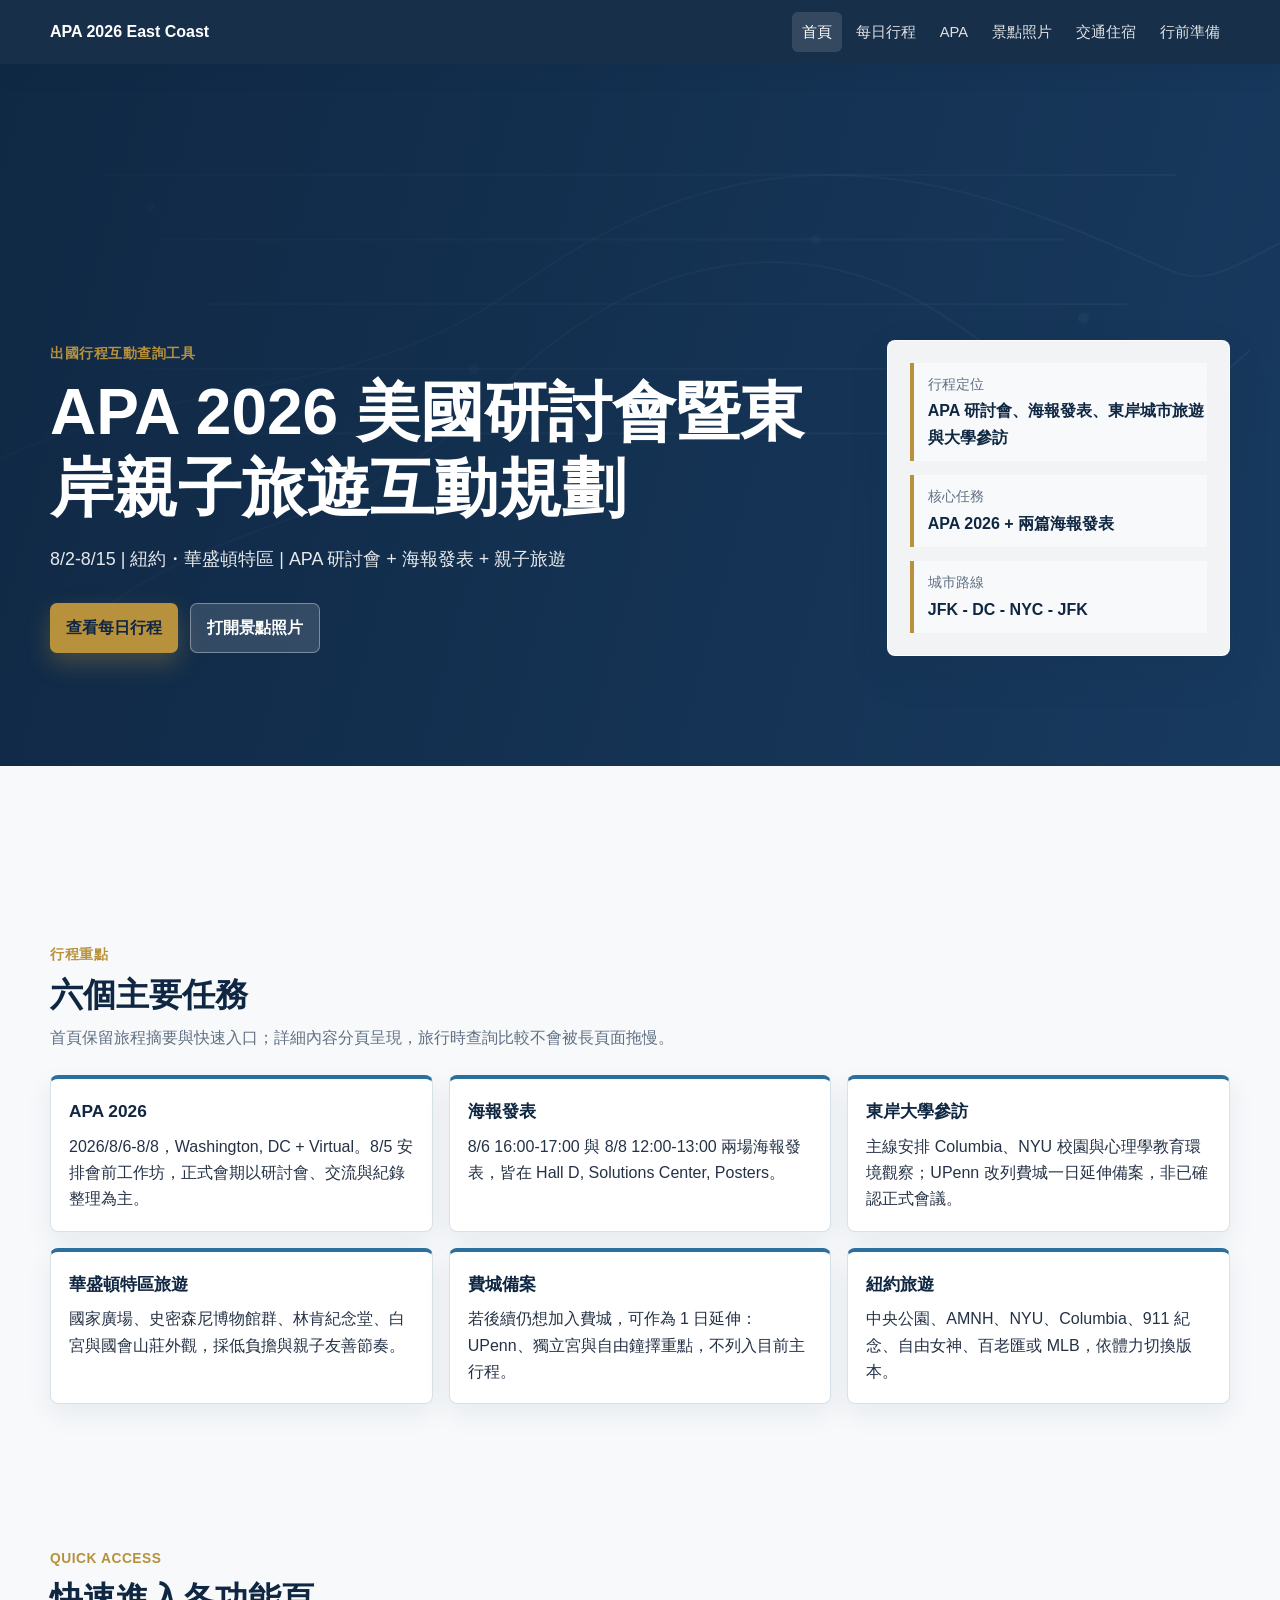
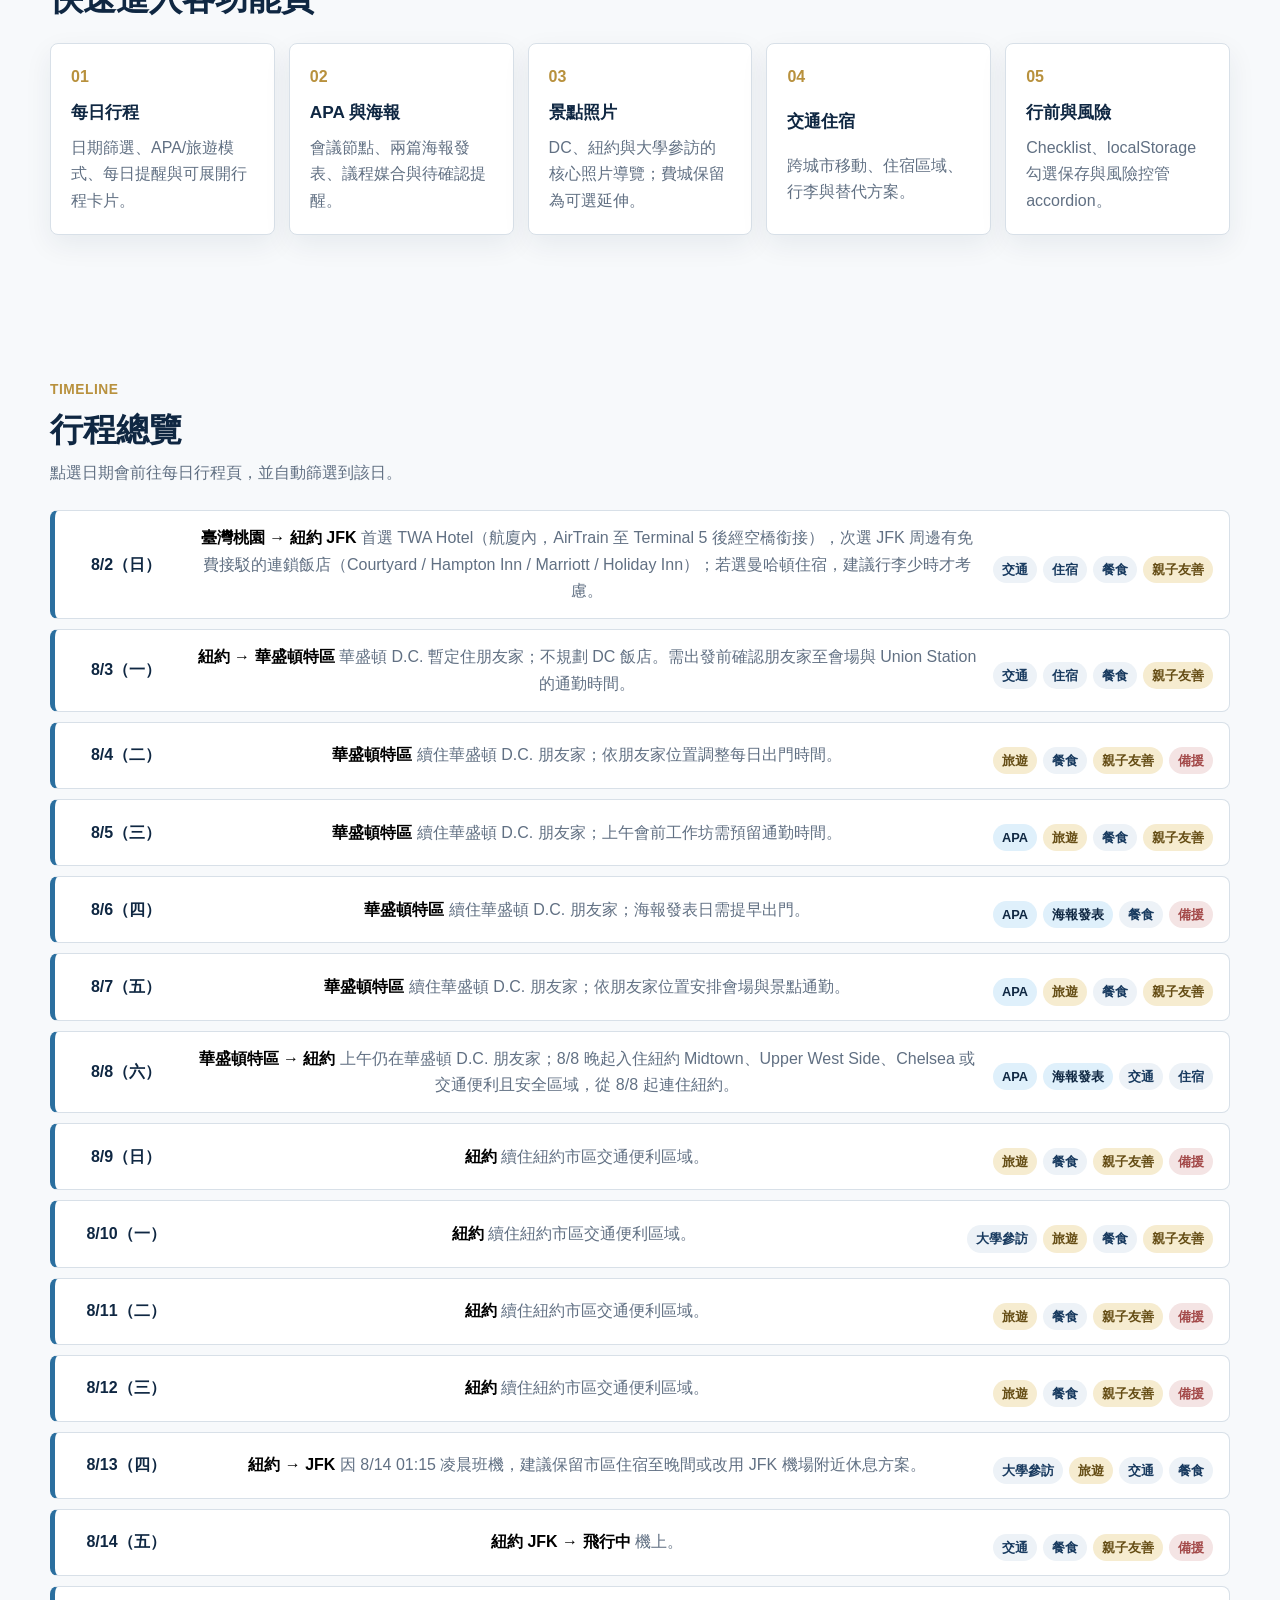
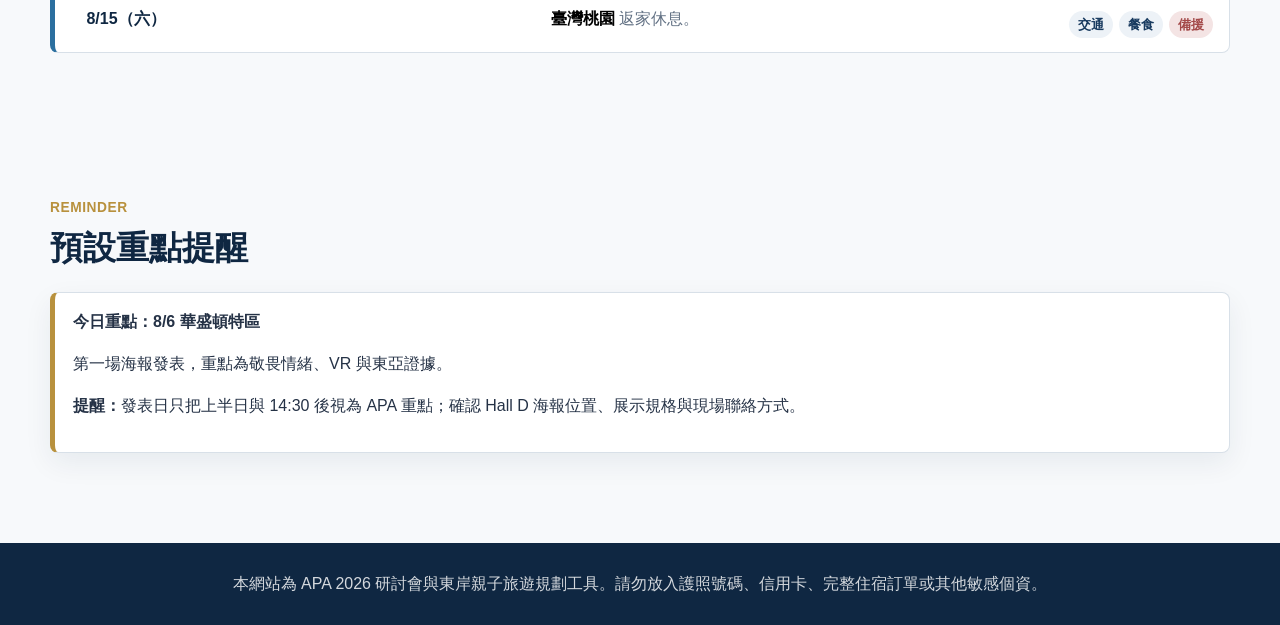
==== index.html @ 2a353c4f "Add files via upload" ====
<!doctype html>
<html lang="zh-Hant">
<head>
  <meta charset="utf-8">
  <meta name="viewport" content="width=device-width, initial-scale=1">
  <title>APA 2026 美國研討會暨東岸親子旅遊互動規劃</title>
  <meta name="description" content="APA 2026 美國心理學會研討會、海報發表與東岸親子旅遊互動行程工具。">
  <link rel="stylesheet" href="style.css">
</head>
<body>
  <header class="site-header">
    <nav class="nav" aria-label="主要導覽">
      <a class="brand" href="index.html#top">APA 2026 East Coast</a>
      <button class="nav-toggle" type="button" aria-expanded="false" aria-controls="navLinks">選單</button>
      <div class="nav-links" id="navLinks">
        <a href="index.html">首頁</a>
        <a href="itinerary.html">每日行程</a>
        <a href="apa.html">APA</a>
        <a href="attractions.html">景點照片</a>
        <a href="logistics.html">交通住宿</a>
        <a href="prep.html">行前準備</a>
      </div>
    </nav>
  </header>

  <main id="top">
    <section class="hero">
      <div class="hero-content">
        <p class="eyebrow">出國行程互動查詢工具</p>
        <h1>APA 2026 美國研討會暨東岸親子旅遊互動規劃</h1>
        <p class="hero-subtitle">8/2-8/15 | 紐約・華盛頓特區 | APA 研討會 + 海報發表 + 親子旅遊</p>
        <div class="hero-actions" aria-label="快速操作">
          <a class="button primary" href="itinerary.html">查看每日行程</a>
          <a class="button secondary" href="attractions.html#photo-guide">打開景點照片</a>
        </div>
      </div>
      <div class="hero-panel" aria-label="本次行程摘要">
        <div class="hero-meta">
          <span>行程定位</span>
          <strong>APA 研討會、海報發表、東岸城市旅遊與大學參訪</strong>
        </div>
        <div class="hero-meta">
          <span>核心任務</span>
          <strong>APA 2026 + 兩篇海報發表</strong>
        </div>
        <div class="hero-meta">
          <span>城市路線</span>
          <strong>JFK - DC - NYC - JFK</strong>
        </div>
      </div>
    </section>

    <section class="section summary-section" aria-labelledby="summaryTitle">
      <div class="section-heading">
        <p class="eyebrow">行程重點</p>
        <h2 id="summaryTitle">六個主要任務</h2>
        <p>首頁保留旅程摘要與快速入口；詳細內容分頁呈現，旅行時查詢比較不會被長頁面拖慢。</p>
      </div>
      <div class="summary-grid" id="summaryGrid"></div>
    </section>

    <section class="section" aria-labelledby="quickTitle">
      <div class="section-heading">
        <p class="eyebrow">Quick Access</p>
        <h2 id="quickTitle">快速進入各功能頁</h2>
      </div>
      <div class="quick-link-grid">
        <a class="quick-link-card" href="itinerary.html">
          <span>01</span>
          <strong>每日行程</strong>
          <p>日期篩選、APA/旅遊模式、每日提醒與可展開行程卡片。</p>
        </a>
        <a class="quick-link-card" href="apa.html">
          <span>02</span>
          <strong>APA 與海報</strong>
          <p>會議節點、兩篇海報發表、議程媒合與待確認提醒。</p>
        </a>
        <a class="quick-link-card" href="attractions.html">
          <span>03</span>
          <strong>景點照片</strong>
          <p>DC、紐約與大學參訪的核心照片導覽；費城保留為可選延伸。</p>
        </a>
        <a class="quick-link-card" href="logistics.html">
          <span>04</span>
          <strong>交通住宿</strong>
          <p>跨城市移動、住宿區域、行李與替代方案。</p>
        </a>
        <a class="quick-link-card" href="prep.html">
          <span>05</span>
          <strong>行前與風險</strong>
          <p>Checklist、localStorage 勾選保存與風險控管 accordion。</p>
        </a>
      </div>
    </section>

    <section class="section" id="overview" aria-labelledby="overviewTitle">
      <div class="section-heading">
        <p class="eyebrow">Timeline</p>
        <h2 id="overviewTitle">行程總覽</h2>
        <p>點選日期會前往每日行程頁，並自動篩選到該日。</p>
      </div>
      <div class="timeline" id="timeline"></div>
    </section>

    <section class="section" aria-labelledby="todayTitle">
      <div class="section-heading">
        <p class="eyebrow">Reminder</p>
        <h2 id="todayTitle">預設重點提醒</h2>
      </div>
      <div class="reminder-card" id="todayReminder" aria-live="polite"></div>
    </section>
  </main>

  <button class="back-to-top" id="backToTop" type="button" aria-label="返回頂部">Top</button>

  <footer class="footer">
    <p>本網站為 APA 2026 研討會與東岸親子旅遊規劃工具。請勿放入護照號碼、信用卡、完整住宿訂單或其他敏感個資。</p>
  </footer>

  <script src="script.js"></script>
</body>
</html>
---- style.css ----
:root {
  --navy: #0f2742;
  --navy-2: #183a5f;
  --blue: #2b6f9f;
  --sky: #dff0fb;
  --gold: #b8913d;
  --gold-soft: #f6ecd0;
  --gray-50: #f7f9fb;
  --gray-100: #edf2f7;
  --gray-200: #d8e0e8;
  --gray-500: #617083;
  --gray-700: #344256;
  --gray-800: #253246;
  --white: #ffffff;
  --danger: #a34949;
  --success: #3f7b55;
  --shadow: 0 16px 40px rgba(15, 39, 66, 0.12);
  --radius: 8px;
}

* {
  box-sizing: border-box;
}

html {
  scroll-behavior: smooth;
}

body {
  margin: 0;
  color: var(--gray-800);
  background: var(--gray-50);
  font-family: "Microsoft JhengHei", "PingFang TC", "Noto Sans TC", Arial, sans-serif;
  line-height: 1.65;
}

a {
  color: inherit;
  text-decoration: none;
}

button,
select,
input {
  font: inherit;
}

.site-header {
  position: sticky;
  top: 0;
  z-index: 20;
  background: rgba(15, 39, 66, 0.96);
  color: var(--white);
  box-shadow: 0 6px 22px rgba(15, 39, 66, 0.2);
}

.nav {
  width: min(1180px, calc(100% - 32px));
  min-height: 64px;
  margin: 0 auto;
  display: flex;
  align-items: center;
  justify-content: space-between;
  gap: 20px;
}

.brand {
  font-weight: 800;
  letter-spacing: 0;
  white-space: nowrap;
}

.nav-links {
  display: flex;
  align-items: center;
  gap: 4px;
  flex-wrap: wrap;
  justify-content: flex-end;
}

.nav-links a {
  padding: 8px 10px;
  border-radius: 6px;
  color: rgba(255, 255, 255, 0.86);
  font-size: 0.92rem;
}

.nav-links a:hover,
.nav-links a:focus,
.nav-links a.active {
  background: rgba(255, 255, 255, 0.12);
  color: var(--white);
}

.nav-toggle {
  display: none;
  border: 1px solid rgba(255, 255, 255, 0.35);
  background: transparent;
  color: var(--white);
  border-radius: 6px;
  padding: 7px 12px;
}

.hero {
  min-height: calc(100vh - 64px);
  display: grid;
  grid-template-columns: minmax(0, 1.4fr) minmax(300px, 0.6fr);
  align-items: center;
  gap: 36px;
  width: min(1180px, calc(100% - 32px));
  margin: 0 auto;
  padding: 72px 0 40px;
}

.hero::before {
  content: "";
  position: absolute;
  inset: 64px 0 auto 0;
  height: min(78vh, 760px);
  z-index: -1;
  background:
    linear-gradient(105deg, rgba(15, 39, 66, 0.94), rgba(24, 58, 95, 0.78)),
    url("data:image/svg+xml,%3Csvg xmlns='http://www.w3.org/2000/svg' width='1400' height='760' viewBox='0 0 1400 760'%3E%3Crect width='1400' height='760' fill='%23183a5f'/%3E%3Cg fill='none' stroke='%23dff0fb' stroke-opacity='.22' stroke-width='2'%3E%3Cpath d='M80 620 C260 470 380 520 540 360 S880 170 1040 280 1230 430 1360 310'/%3E%3Cpath d='M0 430 C220 330 390 370 570 240 S920 90 1120 160 1270 260 1400 190'/%3E%3Cpath d='M120 120 H1280 M180 190 H1160 M230 260 H1230 M160 330 H1080 M260 400 H1320'/%3E%3C/g%3E%3Cg fill='%23f6ecd0' fill-opacity='.18'%3E%3Ccircle cx='170' cy='155' r='5'/%3E%3Ccircle cx='520' cy='330' r='6'/%3E%3Ccircle cx='890' cy='190' r='5'/%3E%3Ccircle cx='1180' cy='275' r='6'/%3E%3C/g%3E%3C/svg%3E");
  background-size: cover;
  background-position: center;
}

.hero-content {
  color: var(--white);
}

.eyebrow {
  margin: 0 0 8px;
  color: var(--gold);
  font-weight: 800;
  letter-spacing: 0.04em;
  text-transform: uppercase;
  font-size: 0.86rem;
}

h1,
h2,
h3 {
  margin: 0;
  line-height: 1.2;
  letter-spacing: 0;
}

h1 {
  max-width: 820px;
  font-size: clamp(2.15rem, 5vw, 4.35rem);
}

h2 {
  color: var(--navy);
  font-size: clamp(1.55rem, 2.6vw, 2.3rem);
}

h3 {
  color: var(--navy);
  font-size: 1.1rem;
}

.hero-subtitle {
  max-width: 780px;
  margin: 18px 0 0;
  color: rgba(255, 255, 255, 0.9);
  font-size: 1.12rem;
}

.page-intro {
  padding-top: 76px;
  padding-bottom: 24px;
}

.page-intro h1 {
  color: var(--navy);
  font-size: clamp(2rem, 4vw, 3.5rem);
}

.page-intro .section-heading {
  max-width: 860px;
}

.quick-link-grid {
  display: grid;
  grid-template-columns: repeat(5, minmax(0, 1fr));
  gap: 14px;
}

.quick-link-card {
  display: grid;
  gap: 8px;
  min-height: 190px;
  border: 1px solid var(--gray-200);
  border-radius: var(--radius);
  background: var(--white);
  padding: 20px;
  box-shadow: 0 10px 28px rgba(15, 39, 66, 0.07);
}

.quick-link-card:hover,
.quick-link-card:focus {
  border-color: rgba(184, 145, 61, 0.7);
  box-shadow: var(--shadow);
}

.quick-link-card span {
  color: var(--gold);
  font-weight: 900;
}

.quick-link-card strong {
  color: var(--navy);
  font-size: 1.08rem;
}

.quick-link-card p {
  margin: 0;
  color: var(--gray-500);
}

.hero-actions {
  display: flex;
  gap: 12px;
  margin-top: 28px;
  flex-wrap: wrap;
}

.button {
  border: 0;
  border-radius: 7px;
  padding: 11px 16px;
  cursor: pointer;
  display: inline-flex;
  align-items: center;
  justify-content: center;
  min-height: 44px;
  font-weight: 800;
  transition: transform 0.18s ease, box-shadow 0.18s ease, background 0.18s ease;
}

.button:hover,
.button:focus,
.mode-button:hover,
.filter-chip:hover {
  transform: translateY(-1px);
}

.button.primary {
  background: var(--gold);
  color: var(--navy);
  box-shadow: 0 10px 24px rgba(184, 145, 61, 0.32);
}

.button.secondary {
  background: rgba(255, 255, 255, 0.14);
  color: var(--white);
  border: 1px solid rgba(255, 255, 255, 0.36);
}

.button.secondary.small {
  background: var(--white);
  color: var(--navy);
  border-color: var(--gray-200);
  min-height: 40px;
  padding: 8px 12px;
}

.hero-panel {
  background: rgba(255, 255, 255, 0.94);
  border: 1px solid rgba(255, 255, 255, 0.8);
  border-radius: var(--radius);
  box-shadow: var(--shadow);
  padding: 22px;
  display: grid;
  gap: 14px;
}

.hero-meta {
  border-left: 4px solid var(--gold);
  padding: 10px 0 10px 14px;
  background: var(--gray-50);
}

.hero-meta span {
  display: block;
  color: var(--gray-500);
  font-size: 0.9rem;
}

.hero-meta strong {
  display: block;
  color: var(--navy);
  margin-top: 2px;
}

.section {
  width: min(1180px, calc(100% - 32px));
  margin: 0 auto;
  padding: 72px 0;
}

.summary-section {
  padding-top: 44px;
}

.section-heading {
  margin-bottom: 24px;
}

.section-heading p:not(.eyebrow) {
  max-width: 780px;
  margin: 10px 0 0;
  color: var(--gray-500);
}

.summary-grid,
.info-grid,
.day-grid {
  display: grid;
  grid-template-columns: repeat(3, minmax(0, 1fr));
  gap: 16px;
}

.summary-card,
.info-card,
.day-card,
.logistics-card,
.apa-card,
.reminder-card,
.checklist-toolbar {
  background: var(--white);
  border: 1px solid var(--gray-200);
  border-radius: var(--radius);
  box-shadow: 0 10px 28px rgba(15, 39, 66, 0.07);
}

.summary-card,
.info-card,
.logistics-card,
.apa-card {
  padding: 18px;
}

.summary-card {
  border-top: 4px solid var(--blue);
}

.summary-card strong {
  display: block;
  color: var(--navy);
  font-size: 1.08rem;
  margin-bottom: 8px;
}

.summary-card p,
.info-card p,
.logistics-card p,
.apa-card p {
  margin: 6px 0 0;
}

.timeline {
  display: grid;
  gap: 10px;
}

.timeline-item {
  display: grid;
  grid-template-columns: 110px 1fr auto;
  gap: 14px;
  align-items: center;
  padding: 14px 16px;
  background: var(--white);
  border: 1px solid var(--gray-200);
  border-left: 5px solid var(--blue);
  border-radius: var(--radius);
  cursor: pointer;
}

.timeline-item:hover,
.timeline-item:focus {
  border-left-color: var(--gold);
  box-shadow: 0 10px 24px rgba(15, 39, 66, 0.08);
}

.timeline-date {
  color: var(--navy);
  font-weight: 900;
}

.timeline-city {
  color: var(--gray-500);
}

.tag-row {
  display: flex;
  gap: 6px;
  flex-wrap: wrap;
  margin-top: 10px;
}

.tag {
  display: inline-flex;
  align-items: center;
  border-radius: 999px;
  padding: 3px 9px;
  background: var(--gray-100);
  color: var(--navy-2);
  font-size: 0.8rem;
  font-weight: 800;
  white-space: nowrap;
}

.tag.apa,
.tag.poster {
  background: var(--sky);
  color: var(--navy);
}

.tag.travel,
.tag.family {
  background: var(--gold-soft);
  color: #654d15;
}

.tag.backup {
  background: #f4e4e4;
  color: var(--danger);
}

.controls {
  display: grid;
  grid-template-columns: 180px 220px 1fr;
  gap: 14px;
  align-items: end;
  margin-bottom: 16px;
}

.control-group label {
  display: block;
  margin-bottom: 6px;
  color: var(--navy);
  font-weight: 800;
}

select {
  width: 100%;
  min-height: 44px;
  border: 1px solid var(--gray-200);
  border-radius: 7px;
  padding: 8px 10px;
  background: var(--white);
  color: var(--gray-800);
}

.mode-switch {
  display: flex;
  justify-content: flex-end;
  gap: 8px;
  flex-wrap: wrap;
}

.mode-button,
.filter-chip {
  min-height: 42px;
  border-radius: 7px;
  border: 1px solid var(--gray-200);
  background: var(--white);
  color: var(--navy);
  padding: 8px 12px;
  cursor: pointer;
  font-weight: 800;
}

.mode-button.active,
.filter-chip.active {
  background: var(--navy);
  color: var(--white);
  border-color: var(--navy);
}

.reminder-card {
  padding: 16px 18px;
  margin-bottom: 18px;
  border-left: 5px solid var(--gold);
}

.day-card {
  overflow: hidden;
}

.day-card.priority-apa {
  border-top: 4px solid var(--blue);
}

.day-card.priority-travel {
  border-top: 4px solid var(--gold);
}

.day-card.hidden {
  display: none;
}

.day-header {
  width: 100%;
  border: 0;
  background: var(--white);
  text-align: left;
  padding: 18px;
  cursor: pointer;
}

.day-title-row {
  display: flex;
  justify-content: space-between;
  gap: 12px;
  align-items: flex-start;
}

.day-date {
  color: var(--gold);
  font-weight: 900;
  font-size: 0.95rem;
}

.day-city {
  color: var(--gray-500);
  font-size: 0.92rem;
  margin-top: 4px;
}

.expand-icon {
  color: var(--navy);
  font-weight: 900;
  min-width: 32px;
  min-height: 32px;
  border-radius: 999px;
  background: var(--gray-100);
  display: inline-flex;
  align-items: center;
  justify-content: center;
}

.day-detail {
  display: none;
  border-top: 1px solid var(--gray-200);
  padding: 0 18px 18px;
}

.day-card.open .day-detail {
  display: block;
}

.detail-grid {
  display: grid;
  grid-template-columns: repeat(2, minmax(0, 1fr));
  gap: 12px;
  margin-top: 16px;
}

.detail-box {
  background: var(--gray-50);
  border: 1px solid var(--gray-100);
  border-radius: var(--radius);
  padding: 12px;
}

.detail-box strong {
  display: block;
  color: var(--navy);
  margin-bottom: 4px;
}

.detail-box.full {
  grid-column: 1 / -1;
}

.apa-layout {
  display: grid;
  grid-template-columns: 1fr 1fr;
  gap: 16px;
}

.poster-list,
.plain-list {
  margin: 10px 0 0;
  padding-left: 20px;
}

.poster-list li,
.plain-list li {
  margin: 6px 0;
}

.notice {
  margin-top: 14px;
  padding: 12px;
  background: var(--gold-soft);
  border-left: 4px solid var(--gold);
  border-radius: 6px;
}

.apa-matcher {
  margin-top: 18px;
  background: var(--white);
  border: 1px solid var(--gray-200);
  border-radius: var(--radius);
  box-shadow: 0 10px 28px rgba(15, 39, 66, 0.07);
  padding: 18px;
}

.matcher-heading {
  display: flex;
  justify-content: space-between;
  gap: 16px;
  align-items: flex-start;
  margin-bottom: 14px;
}

.matcher-heading p {
  margin: 8px 0 0;
  color: var(--gray-500);
}

.source-link {
  flex: 0 0 auto;
  border: 1px solid var(--gray-200);
  border-radius: 7px;
  padding: 9px 12px;
  color: var(--navy);
  font-weight: 800;
  background: var(--gray-50);
}

.attraction-links {
  display: flex;
  flex-wrap: wrap;
  gap: 8px;
  margin-top: 14px;
}

.attraction-links .source-link {
  display: inline-flex;
  align-items: center;
  justify-content: center;
}

.ticket-note {
  border: 1px solid rgba(184, 134, 11, 0.26);
  border-radius: 7px;
  background: #fff8e5;
  color: var(--gray-700);
  margin-top: 10px;
  padding: 10px 12px;
}

.photo-guide-layout {
  display: grid;
  grid-template-columns: minmax(0, 1.35fr) minmax(280px, 0.65fr);
  gap: 18px;
  align-items: stretch;
}

.photo-guide-viewer {
  position: relative;
  min-height: 420px;
  margin: 0;
  overflow: hidden;
  border-radius: var(--radius);
  border: 1px solid rgba(15, 39, 66, 0.18);
  box-shadow: var(--shadow);
  background: var(--navy);
}

.photo-guide-viewer img {
  width: 100%;
  height: 100%;
  min-height: 420px;
  display: block;
  object-fit: cover;
}

.photo-guide-overlay {
  position: absolute;
  left: 20px;
  right: 20px;
  bottom: 20px;
  color: var(--white);
  text-shadow: 0 2px 12px rgba(0, 0, 0, 0.32);
  z-index: 1;
}

.photo-guide-overlay::before {
  content: "";
  position: absolute;
  inset: -24px;
  z-index: -1;
  background: linear-gradient(180deg, transparent, rgba(15, 39, 66, 0.72));
}

.photo-guide-overlay span,
.photo-guide-overlay small {
  display: block;
}

.photo-guide-overlay span {
  color: var(--gold-soft);
  font-weight: 900;
}

.photo-guide-overlay strong {
  display: block;
  font-size: clamp(1.35rem, 3vw, 2.4rem);
  line-height: 1.2;
  margin: 4px 0 8px;
}

.photo-guide-overlay small {
  max-width: 520px;
  color: rgba(255, 255, 255, 0.86);
}

.photo-guide-panel {
  display: grid;
  gap: 12px;
}

.photo-guide-groups {
  display: flex;
  flex-wrap: wrap;
  gap: 10px;
  margin-bottom: 16px;
}

.photo-guide-actions {
  display: grid;
  gap: 10px;
  max-height: 420px;
  overflow: auto;
  padding-right: 4px;
}

.photo-guide-tab {
  width: 100%;
  border: 1px solid var(--gray-200);
  border-left: 5px solid var(--blue);
  border-radius: var(--radius);
  background: var(--white);
  color: var(--gray-800);
  cursor: pointer;
  padding: 13px 14px;
  text-align: left;
}

.photo-guide-tab:hover,
.photo-guide-tab:focus,
.photo-guide-tab.active {
  border-left-color: var(--gold);
  box-shadow: 0 10px 24px rgba(15, 39, 66, 0.08);
}

.photo-guide-tab.active {
  background: var(--gold-soft);
}

.photo-guide-tab span,
.photo-guide-tab strong {
  display: block;
}

.photo-guide-tab span {
  color: var(--gray-500);
  font-size: 0.86rem;
  font-weight: 800;
}

.photo-guide-tab strong {
  color: var(--navy);
  margin-top: 2px;
}

.photo-guide-detail {
  background: var(--white);
  border: 1px solid var(--gray-200);
  border-radius: var(--radius);
  padding: 18px;
  box-shadow: 0 10px 28px rgba(15, 39, 66, 0.07);
}

.photo-guide-detail h3 {
  margin-bottom: 10px;
}

.apa-topic-filter {
  display: flex;
  flex-wrap: wrap;
  gap: 8px;
  margin-bottom: 16px;
}

.session-grid {
  display: grid;
  grid-template-columns: repeat(2, minmax(0, 1fr));
  gap: 12px;
}

.session-card {
  border: 1px solid var(--gray-200);
  border-left: 5px solid var(--blue);
  border-radius: var(--radius);
  background: var(--gray-50);
  padding: 14px;
}

.session-card.avoid {
  border-left-color: var(--danger);
  background: #fff8f8;
}

.session-card.hidden {
  display: none;
}

.session-topline {
  display: flex;
  justify-content: space-between;
  gap: 12px;
  color: var(--gold);
  font-weight: 900;
}

.session-card h4 {
  margin: 8px 0;
  color: var(--navy);
  line-height: 1.35;
  font-size: 1rem;
}

.session-card p {
  margin: 7px 0 0;
}

.session-meta,
.session-location {
  color: var(--gray-500);
  font-size: 0.92rem;
}

.split-layout {
  display: grid;
  grid-template-columns: 1.1fr 0.9fr;
  gap: 18px;
}

.stack {
  display: grid;
  gap: 12px;
  margin-top: 12px;
}

.meta-line {
  display: grid;
  grid-template-columns: 110px 1fr;
  gap: 8px;
  margin-top: 8px;
}

.meta-line span {
  color: var(--gray-500);
  font-weight: 800;
}

.checklist-toolbar {
  padding: 16px;
  display: flex;
  align-items: center;
  justify-content: space-between;
  gap: 16px;
  margin-bottom: 16px;
}

.progress-wrap {
  flex: 1;
}

.progress-text {
  font-weight: 900;
  color: var(--navy);
  margin-bottom: 8px;
}

.progress-track {
  height: 10px;
  background: var(--gray-100);
  border-radius: 999px;
  overflow: hidden;
}

.progress-bar {
  height: 100%;
  width: 0;
  background: linear-gradient(90deg, var(--blue), var(--gold));
  transition: width 0.2s ease;
}

.checklist {
  display: grid;
  grid-template-columns: repeat(2, minmax(0, 1fr));
  gap: 10px;
}

.check-item {
  display: flex;
  align-items: flex-start;
  gap: 10px;
  padding: 13px 14px;
  background: var(--white);
  border: 1px solid var(--gray-200);
  border-radius: var(--radius);
}

.check-item input {
  width: 20px;
  height: 20px;
  margin-top: 3px;
  accent-color: var(--blue);
  flex: 0 0 auto;
}

.check-item.done {
  background: #f2f8f4;
  color: #365f44;
}

.accordion {
  display: grid;
  gap: 10px;
}

.accordion-item {
  background: var(--white);
  border: 1px solid var(--gray-200);
  border-radius: var(--radius);
  overflow: hidden;
}

.accordion-button {
  width: 100%;
  border: 0;
  background: var(--white);
  color: var(--navy);
  display: flex;
  justify-content: space-between;
  gap: 16px;
  align-items: center;
  padding: 16px;
  cursor: pointer;
  text-align: left;
  font-weight: 900;
}

.accordion-panel {
  display: none;
  padding: 0 16px 16px;
  border-top: 1px solid var(--gray-200);
}

.accordion-item.open .accordion-panel {
  display: grid;
  gap: 10px;
}

.risk-grid {
  display: grid;
  grid-template-columns: repeat(2, minmax(0, 1fr));
  gap: 10px;
  margin-top: 12px;
}

.risk-box {
  background: var(--gray-50);
  border-radius: 7px;
  padding: 12px;
}

.risk-box strong {
  display: block;
  color: var(--navy);
  margin-bottom: 4px;
}

.back-to-top {
  position: fixed;
  right: 18px;
  bottom: 18px;
  z-index: 18;
  border: 0;
  border-radius: 999px;
  background: var(--navy);
  color: var(--white);
  width: 52px;
  height: 52px;
  cursor: pointer;
  box-shadow: var(--shadow);
  opacity: 0;
  pointer-events: none;
  transition: opacity 0.18s ease;
  font-weight: 900;
}

.back-to-top.visible {
  opacity: 1;
  pointer-events: auto;
}

.footer {
  background: var(--navy);
  color: rgba(255, 255, 255, 0.82);
  padding: 28px 16px;
  text-align: center;
}

.footer p {
  margin: 0 auto;
  max-width: 880px;
}

@media (max-width: 920px) {
  .nav {
    align-items: flex-start;
    padding: 14px 0;
    min-height: auto;
  }

  .nav-toggle {
    display: inline-flex;
  }

  .nav-links {
    display: none;
    position: absolute;
    left: 16px;
    right: 16px;
    top: 58px;
    background: var(--navy);
    border: 1px solid rgba(255, 255, 255, 0.14);
    border-radius: var(--radius);
    padding: 10px;
    box-shadow: var(--shadow);
  }

  .nav-links.open {
    display: grid;
    grid-template-columns: repeat(2, 1fr);
  }

  .hero {
    min-height: auto;
    grid-template-columns: 1fr;
    padding-top: 56px;
  }

  .hero::before {
    height: 720px;
  }

  .summary-grid,
  .quick-link-grid,
  .info-grid,
  .day-grid,
  .apa-layout,
  .session-grid,
  .photo-guide-layout,
  .split-layout {
    grid-template-columns: 1fr;
  }

  .controls {
    grid-template-columns: 1fr;
  }

  .mode-switch {
    justify-content: flex-start;
  }
}

@media (max-width: 640px) {
  .section {
    width: min(100% - 24px, 1180px);
    padding: 48px 0;
  }

  .hero {
    width: min(100% - 24px, 1180px);
    padding-bottom: 28px;
  }

  .hero-actions,
  .mode-switch,
  .matcher-heading,
  .checklist-toolbar {
    flex-direction: column;
    align-items: stretch;
  }

  .button,
  .mode-button {
    width: 100%;
  }

  .attraction-links {
    flex-direction: column;
  }

  .attraction-links .source-link {
    width: 100%;
  }

  .photo-guide-viewer,
  .photo-guide-viewer img {
    min-height: 320px;
  }

  .photo-guide-actions {
    grid-template-columns: 1fr;
    max-height: none;
    overflow: visible;
    padding-right: 0;
  }

  .timeline-item {
    grid-template-columns: 1fr;
    gap: 6px;
  }

  .timeline-item .tag-row {
    margin-top: 4px;
  }

  .detail-grid,
  .checklist,
  .risk-grid {
    grid-template-columns: 1fr;
  }

  .meta-line {
    grid-template-columns: 1fr;
    gap: 2px;
  }

  .nav-links.open {
    grid-template-columns: 1fr;
  }
}
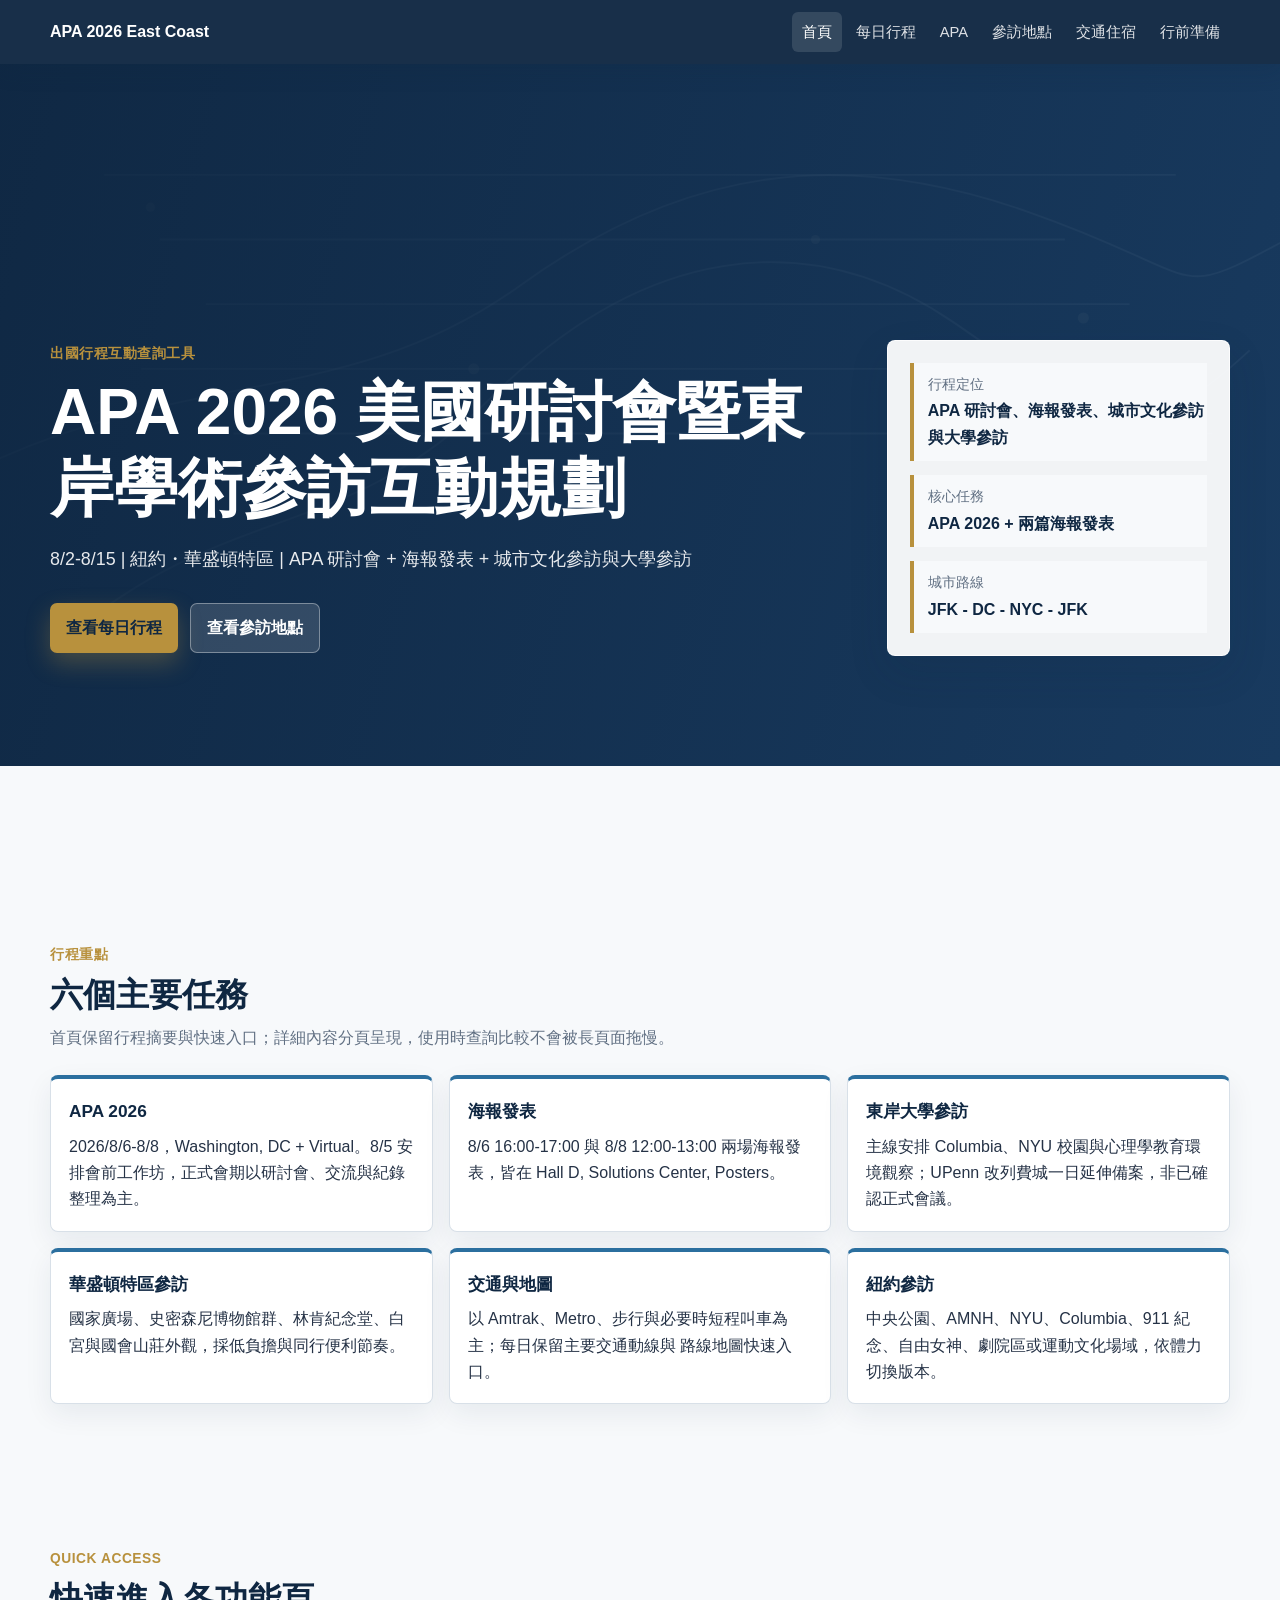
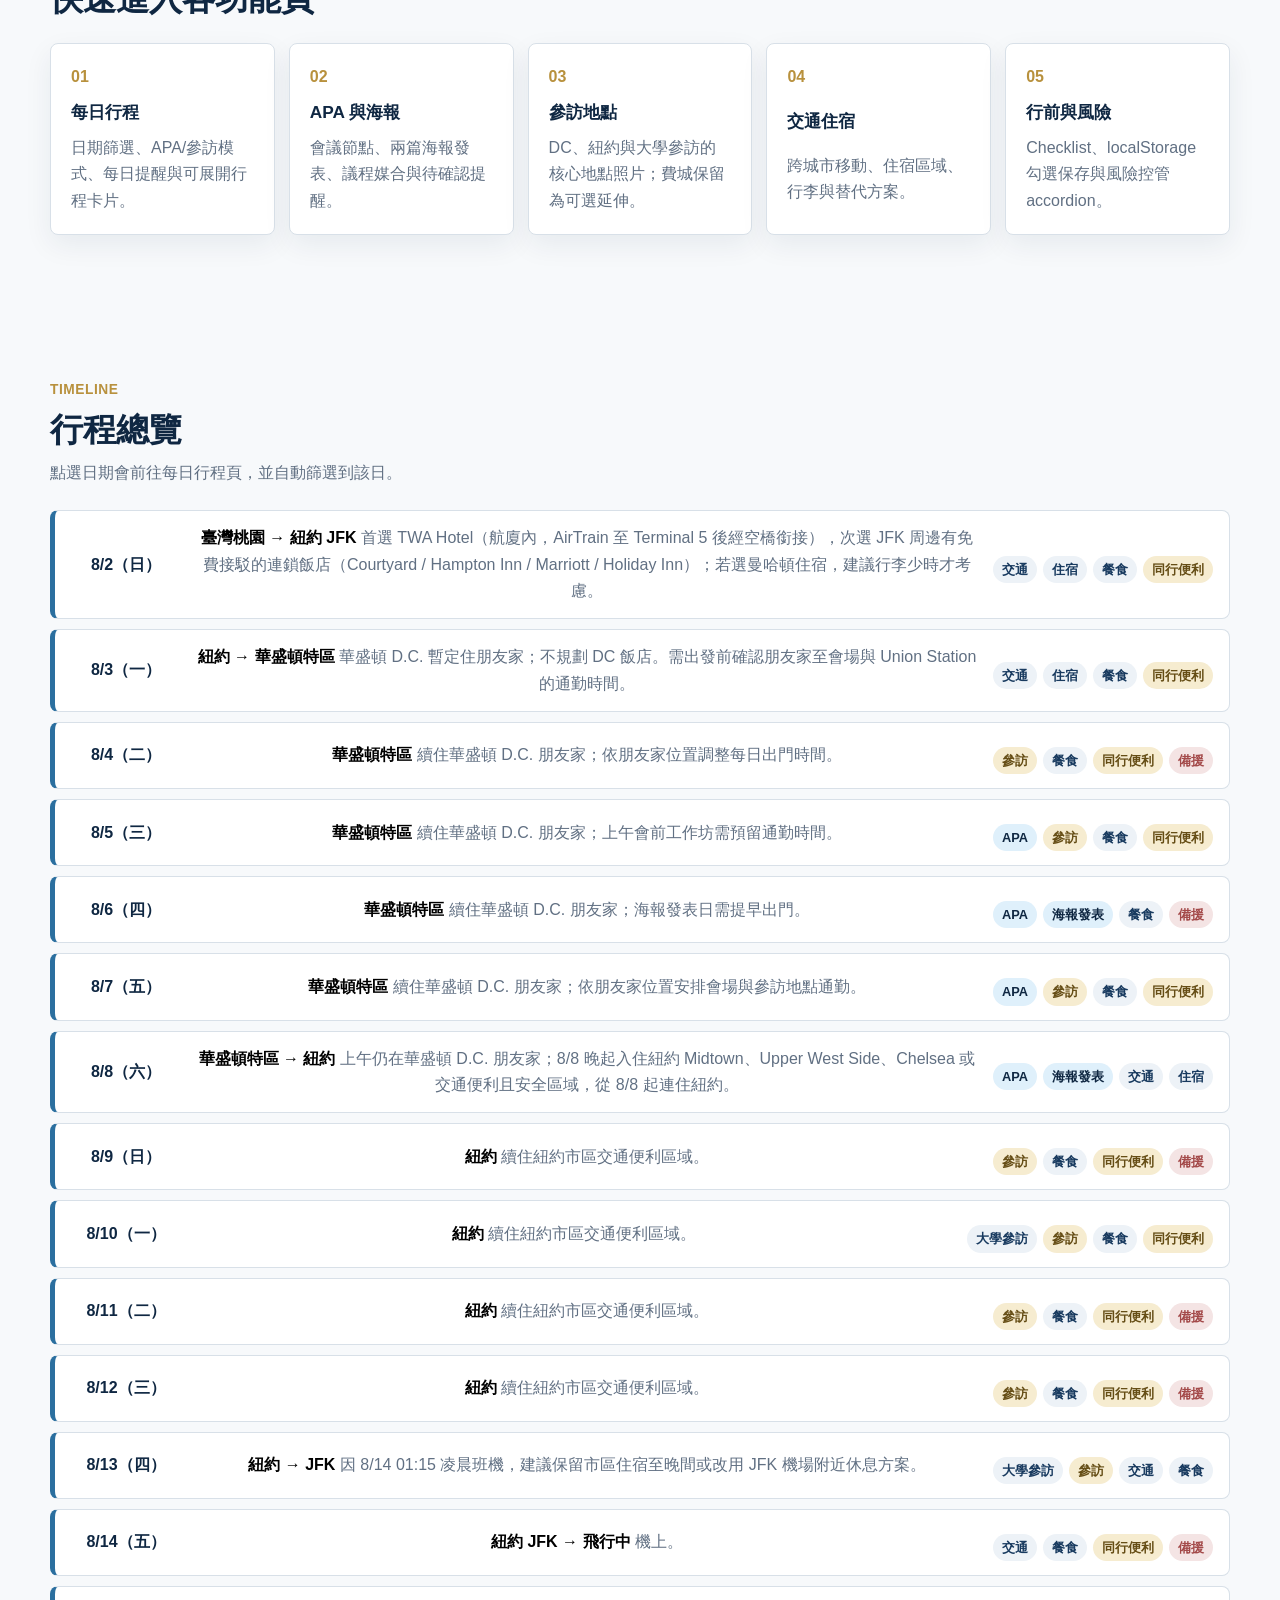
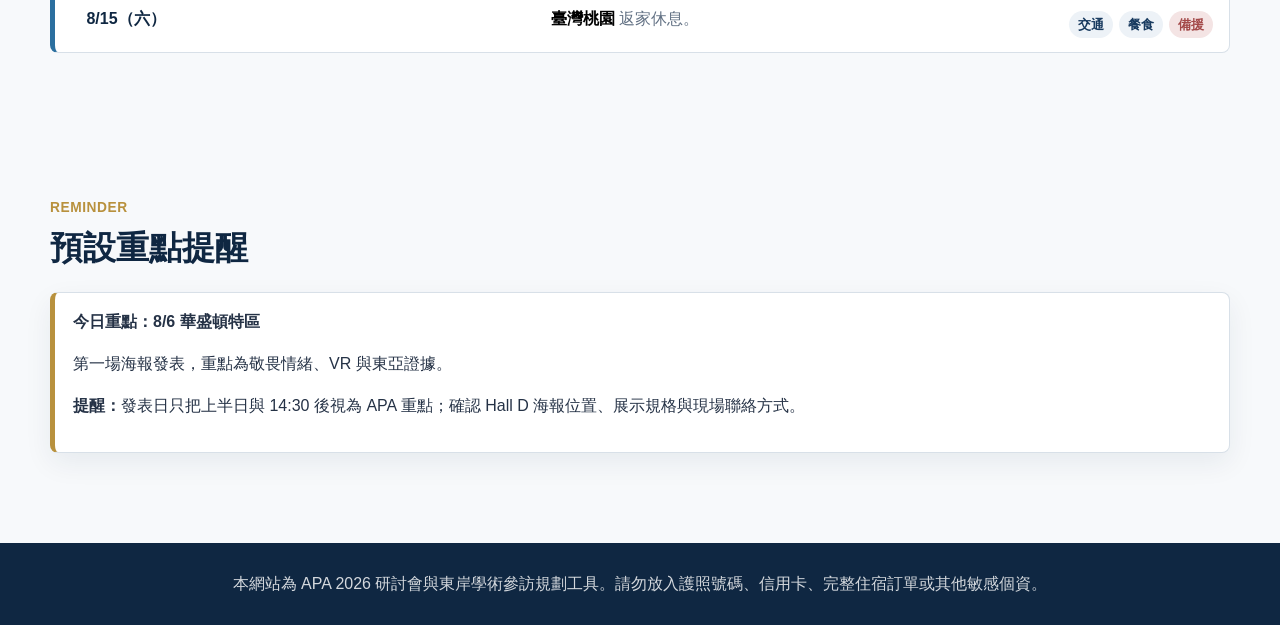
==== commit 55b571fa: "Add files via upload" ====
--- a/index.html
+++ b/index.html
@@ -3,8 +3,8 @@
 <head>
   <meta charset="utf-8">
   <meta name="viewport" content="width=device-width, initial-scale=1">
-  <title>APA 2026 美國研討會暨東岸親子旅遊互動規劃</title>
-  <meta name="description" content="APA 2026 美國心理學會研討會、海報發表與東岸親子旅遊互動行程工具。">
+  <title>APA 2026 美國研討會暨東岸學術參訪互動規劃</title>
+  <meta name="description" content="APA 2026 美國心理學會研討會、海報發表與東岸學術參訪互動行程工具。">
   <link rel="stylesheet" href="style.css">
 </head>
 <body>
@@ -16,7 +16,7 @@
         <a href="index.html">首頁</a>
         <a href="itinerary.html">每日行程</a>
         <a href="apa.html">APA</a>
-        <a href="attractions.html">景點照片</a>
+        <a href="attractions.html">參訪地點</a>
         <a href="logistics.html">交通住宿</a>
         <a href="prep.html">行前準備</a>
       </div>
@@ -27,17 +27,17 @@
     <section class="hero">
       <div class="hero-content">
         <p class="eyebrow">出國行程互動查詢工具</p>
-        <h1>APA 2026 美國研討會暨東岸親子旅遊互動規劃</h1>
-        <p class="hero-subtitle">8/2-8/15 | 紐約・華盛頓特區 | APA 研討會 + 海報發表 + 親子旅遊</p>
+        <h1>APA 2026 美國研討會暨東岸學術參訪互動規劃</h1>
+        <p class="hero-subtitle">8/2-8/15 | 紐約・華盛頓特區 | APA 研討會 + 海報發表 + 城市文化參訪與大學參訪</p>
         <div class="hero-actions" aria-label="快速操作">
           <a class="button primary" href="itinerary.html">查看每日行程</a>
-          <a class="button secondary" href="attractions.html#photo-guide">打開景點照片</a>
+          <a class="button secondary" href="attractions.html#photo-guide">查看參訪地點</a>
         </div>
       </div>
       <div class="hero-panel" aria-label="本次行程摘要">
         <div class="hero-meta">
           <span>行程定位</span>
-          <strong>APA 研討會、海報發表、東岸城市旅遊與大學參訪</strong>
+          <strong>APA 研討會、海報發表、城市文化參訪與大學參訪</strong>
         </div>
         <div class="hero-meta">
           <span>核心任務</span>
@@ -54,7 +54,7 @@
       <div class="section-heading">
         <p class="eyebrow">行程重點</p>
         <h2 id="summaryTitle">六個主要任務</h2>
-        <p>首頁保留旅程摘要與快速入口；詳細內容分頁呈現，旅行時查詢比較不會被長頁面拖慢。</p>
+        <p>首頁保留行程摘要與快速入口；詳細內容分頁呈現，使用時查詢比較不會被長頁面拖慢。</p>
       </div>
       <div class="summary-grid" id="summaryGrid"></div>
     </section>
@@ -68,7 +68,7 @@
         <a class="quick-link-card" href="itinerary.html">
           <span>01</span>
           <strong>每日行程</strong>
-          <p>日期篩選、APA/旅遊模式、每日提醒與可展開行程卡片。</p>
+          <p>日期篩選、APA/參訪模式、每日提醒與可展開行程卡片。</p>
         </a>
         <a class="quick-link-card" href="apa.html">
           <span>02</span>
@@ -77,8 +77,8 @@
         </a>
         <a class="quick-link-card" href="attractions.html">
           <span>03</span>
-          <strong>景點照片</strong>
-          <p>DC、紐約與大學參訪的核心照片導覽；費城保留為可選延伸。</p>
+          <strong>參訪地點</strong>
+          <p>DC、紐約與大學參訪的核心地點照片；費城保留為可選延伸。</p>
         </a>
         <a class="quick-link-card" href="logistics.html">
           <span>04</span>
@@ -114,7 +114,7 @@
   <button class="back-to-top" id="backToTop" type="button" aria-label="返回頂部">Top</button>
 
   <footer class="footer">
-    <p>本網站為 APA 2026 研討會與東岸親子旅遊規劃工具。請勿放入護照號碼、信用卡、完整住宿訂單或其他敏感個資。</p>
+    <p>本網站為 APA 2026 研討會與東岸學術參訪規劃工具。請勿放入護照號碼、信用卡、完整住宿訂單或其他敏感個資。</p>
   </footer>
 
   <script src="script.js"></script>
--- a/style.css
+++ b/style.css
@@ -577,6 +577,42 @@
   grid-column: 1 / -1;
 }
 
+.route-box {
+  background: #f8fbff;
+}
+
+.route-list {
+  display: grid;
+  gap: 10px;
+  margin-top: 8px;
+}
+
+.route-item {
+  display: grid;
+  grid-template-columns: minmax(0, 1fr) auto;
+  gap: 12px;
+  align-items: center;
+  border: 1px solid var(--gray-200);
+  border-radius: 7px;
+  background: var(--white);
+  padding: 12px;
+}
+
+.route-path {
+  display: block;
+  color: var(--navy);
+  font-weight: 900;
+}
+
+.route-item p {
+  margin: 4px 0;
+  color: var(--gray-800);
+}
+
+.route-item small {
+  color: var(--gray-500);
+}
+
 .apa-layout {
   display: grid;
   grid-template-columns: 1fr 1fr;
@@ -632,6 +668,12 @@
   color: var(--navy);
   font-weight: 800;
   background: var(--gray-50);
+}
+
+.map-link {
+  border-color: rgba(37, 99, 235, 0.28);
+  background: #eef6ff;
+  color: #17426f;
 }
 
 .attraction-links {
@@ -821,6 +863,16 @@
 
 .session-card.hidden {
   display: none;
+}
+
+.avoid-summary {
+  grid-column: 1 / -1;
+  border: 1px solid rgba(184, 134, 11, 0.26);
+  border-radius: 7px;
+  background: #fff8e5;
+  color: var(--gray-700);
+  margin: 0;
+  padding: 12px;
 }
 
 .session-topline {
@@ -1145,6 +1197,14 @@
     grid-template-columns: 1fr;
   }
 
+  .route-item {
+    grid-template-columns: 1fr;
+  }
+
+  .route-item .source-link {
+    width: 100%;
+  }
+
   .meta-line {
     grid-template-columns: 1fr;
     gap: 2px;
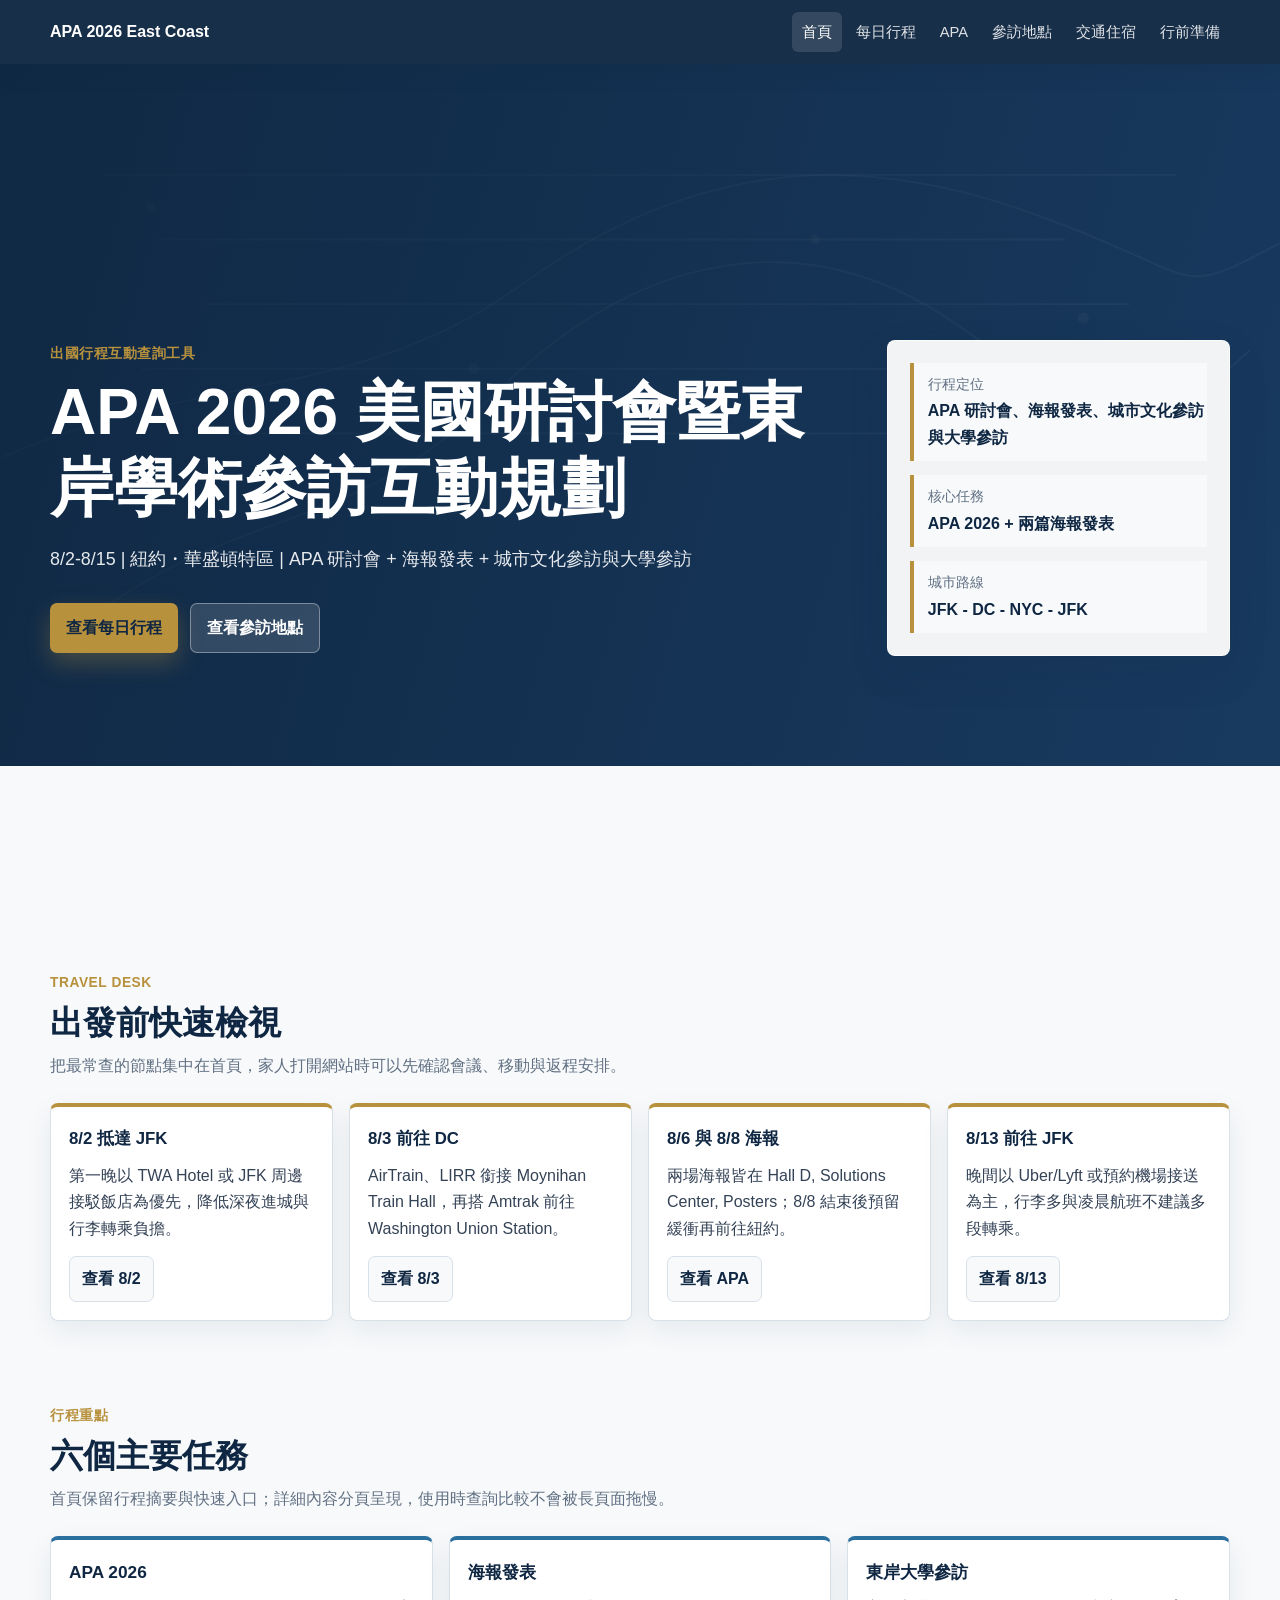
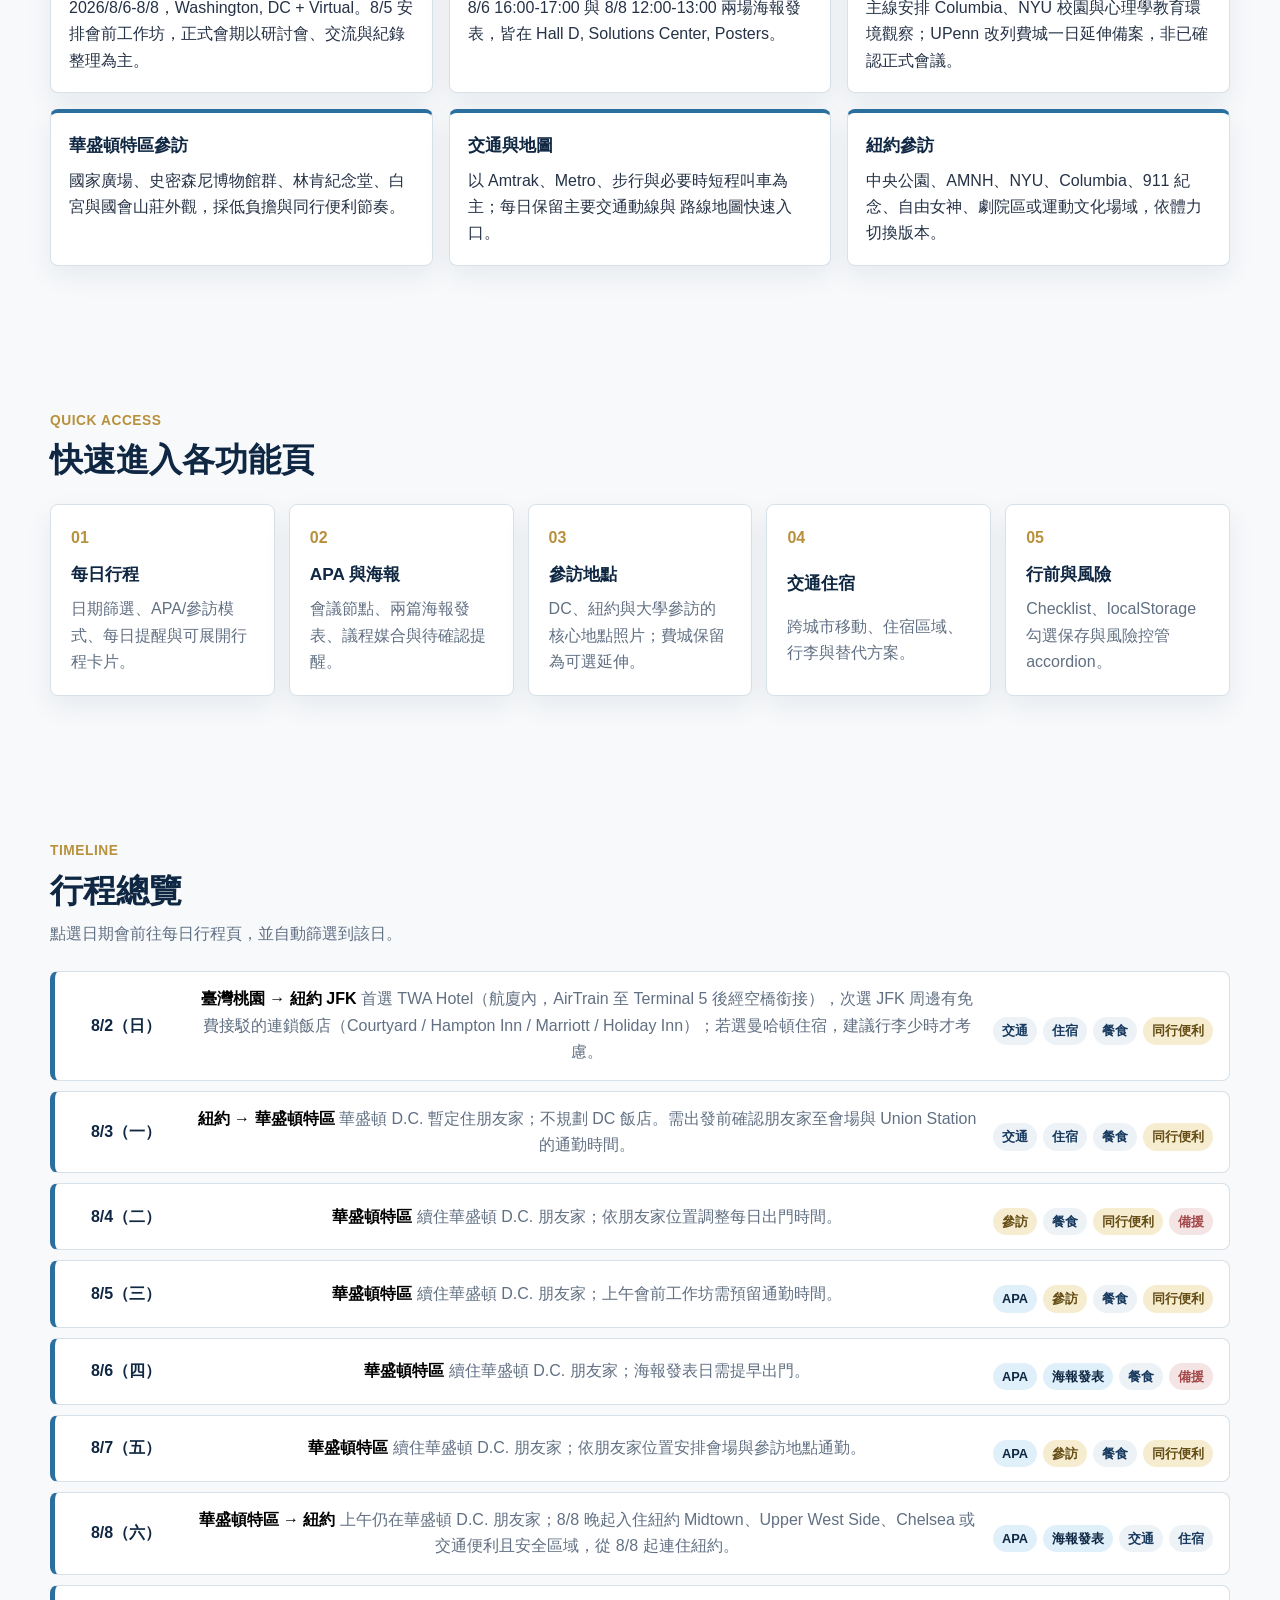
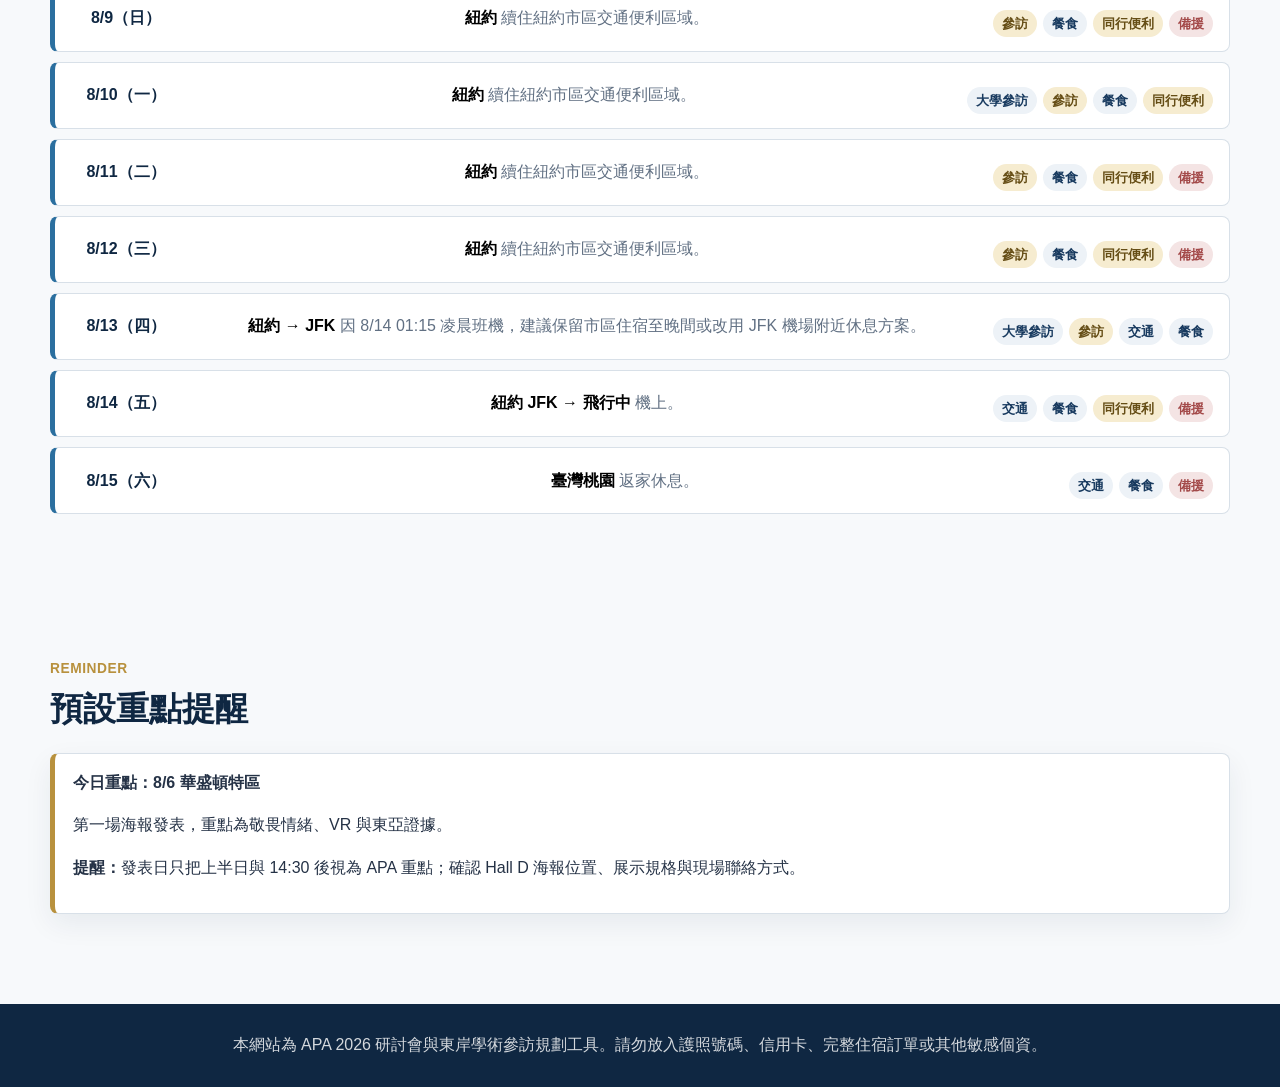
==== commit f99b8039: "Add files via upload" ====
--- a/index.html
+++ b/index.html
@@ -48,6 +48,15 @@
           <strong>JFK - DC - NYC - JFK</strong>
         </div>
       </div>
+    </section>
+
+    <section class="section dashboard-section" aria-labelledby="dashboardTitle">
+      <div class="section-heading">
+        <p class="eyebrow">Travel Desk</p>
+        <h2 id="dashboardTitle">出發前快速檢視</h2>
+        <p>把最常查的節點集中在首頁，家人打開網站時可以先確認會議、移動與返程安排。</p>
+      </div>
+      <div class="dashboard-grid" id="homeDashboard"></div>
     </section>
 
     <section class="section summary-section" aria-labelledby="summaryTitle">
--- a/style.css
+++ b/style.css
@@ -316,6 +316,7 @@
 }
 
 .summary-grid,
+.dashboard-grid,
 .info-grid,
 .day-grid {
   display: grid;
@@ -324,6 +325,7 @@
 }
 
 .summary-card,
+.dashboard-card,
 .info-card,
 .day-card,
 .logistics-card,
@@ -337,10 +339,41 @@
 }
 
 .summary-card,
+.dashboard-card,
 .info-card,
 .logistics-card,
 .apa-card {
   padding: 18px;
+}
+
+.dashboard-section {
+  padding-bottom: 40px;
+}
+
+.dashboard-grid {
+  grid-template-columns: repeat(4, minmax(0, 1fr));
+}
+
+.dashboard-card {
+  border-top: 4px solid var(--gold);
+  display: grid;
+  gap: 10px;
+  align-content: start;
+}
+
+.dashboard-card strong {
+  color: var(--navy);
+  font-size: 1.05rem;
+}
+
+.dashboard-card p {
+  margin: 0;
+  color: var(--gray-700);
+}
+
+.dashboard-card .source-link {
+  justify-self: start;
+  margin-top: 4px;
 }
 
 .summary-card {
@@ -430,6 +463,13 @@
   color: var(--danger);
 }
 
+.filter-bar {
+  display: flex;
+  flex-wrap: wrap;
+  gap: 8px;
+  margin: 0 0 16px;
+}
+
 .controls {
   display: grid;
   grid-template-columns: 180px 220px 1fr;
@@ -531,6 +571,35 @@
   margin-top: 4px;
 }
 
+.day-glance {
+  display: grid;
+  grid-template-columns: repeat(3, minmax(0, 1fr));
+  gap: 8px;
+  margin-top: 14px;
+}
+
+.day-glance span {
+  min-width: 0;
+  border: 1px solid var(--gray-100);
+  border-radius: 7px;
+  background: var(--gray-50);
+  color: var(--gray-700);
+  padding: 9px 10px;
+  font-size: 0.9rem;
+  line-height: 1.45;
+  display: -webkit-box;
+  -webkit-line-clamp: 3;
+  -webkit-box-orient: vertical;
+  overflow: hidden;
+}
+
+.day-glance strong {
+  display: block;
+  color: var(--navy);
+  font-size: 0.78rem;
+  margin-bottom: 2px;
+}
+
 .expand-icon {
   color: var(--navy);
   font-weight: 900;
@@ -604,13 +673,20 @@
   font-weight: 900;
 }
 
-.route-item p {
-  margin: 4px 0;
-  color: var(--gray-800);
-}
-
-.route-item small {
-  color: var(--gray-500);
+.route-meta-row {
+  display: flex;
+  flex-wrap: wrap;
+  gap: 8px;
+  margin-top: 8px;
+}
+
+.route-meta-row span {
+  border-radius: 999px;
+  background: var(--gray-100);
+  color: var(--gray-700);
+  padding: 4px 9px;
+  font-size: 0.84rem;
+  font-weight: 800;
 }
 
 .apa-layout {
@@ -687,6 +763,36 @@
   display: inline-flex;
   align-items: center;
   justify-content: center;
+}
+
+.card-topline {
+  display: flex;
+  justify-content: space-between;
+  gap: 10px;
+  color: var(--gold);
+  font-size: 0.86rem;
+  font-weight: 900;
+  margin-bottom: 6px;
+}
+
+.attraction-card.hidden {
+  display: none;
+}
+
+.attraction-facts {
+  display: flex;
+  flex-wrap: wrap;
+  gap: 7px;
+  margin: 10px 0;
+}
+
+.attraction-facts span {
+  border-radius: 999px;
+  background: var(--gray-100);
+  color: var(--navy-2);
+  padding: 4px 9px;
+  font-size: 0.82rem;
+  font-weight: 800;
 }
 
 .ticket-note {
@@ -1067,6 +1173,10 @@
   pointer-events: auto;
 }
 
+.mobile-dock {
+  display: none;
+}
+
 .footer {
   background: var(--navy);
   color: rgba(255, 255, 255, 0.82);
@@ -1119,6 +1229,7 @@
   }
 
   .summary-grid,
+  .dashboard-grid,
   .quick-link-grid,
   .info-grid,
   .day-grid,
@@ -1136,6 +1247,10 @@
   .mode-switch {
     justify-content: flex-start;
   }
+
+  .dashboard-grid {
+    grid-template-columns: repeat(2, minmax(0, 1fr));
+  }
 }
 
 @media (max-width: 640px) {
@@ -1162,6 +1277,15 @@
     width: 100%;
   }
 
+  body {
+    padding-bottom: 72px;
+  }
+
+  .dashboard-grid,
+  .day-glance {
+    grid-template-columns: 1fr;
+  }
+
   .attraction-links {
     flex-direction: column;
   }
@@ -1213,4 +1337,38 @@
   .nav-links.open {
     grid-template-columns: 1fr;
   }
-}
+
+  .mobile-dock {
+    position: fixed;
+    left: 10px;
+    right: 10px;
+    bottom: 10px;
+    z-index: 19;
+    display: grid;
+    grid-template-columns: repeat(5, minmax(0, 1fr));
+    gap: 4px;
+    padding: 7px;
+    border: 1px solid rgba(15, 39, 66, 0.14);
+    border-radius: 12px;
+    background: rgba(255, 255, 255, 0.96);
+    box-shadow: 0 16px 40px rgba(15, 39, 66, 0.18);
+  }
+
+  .mobile-dock a {
+    border-radius: 8px;
+    padding: 8px 4px;
+    color: var(--navy);
+    font-size: 0.78rem;
+    font-weight: 900;
+    text-align: center;
+  }
+
+  .mobile-dock a:focus,
+  .mobile-dock a:hover {
+    background: var(--gray-100);
+  }
+
+  .back-to-top {
+    bottom: 86px;
+  }
+}
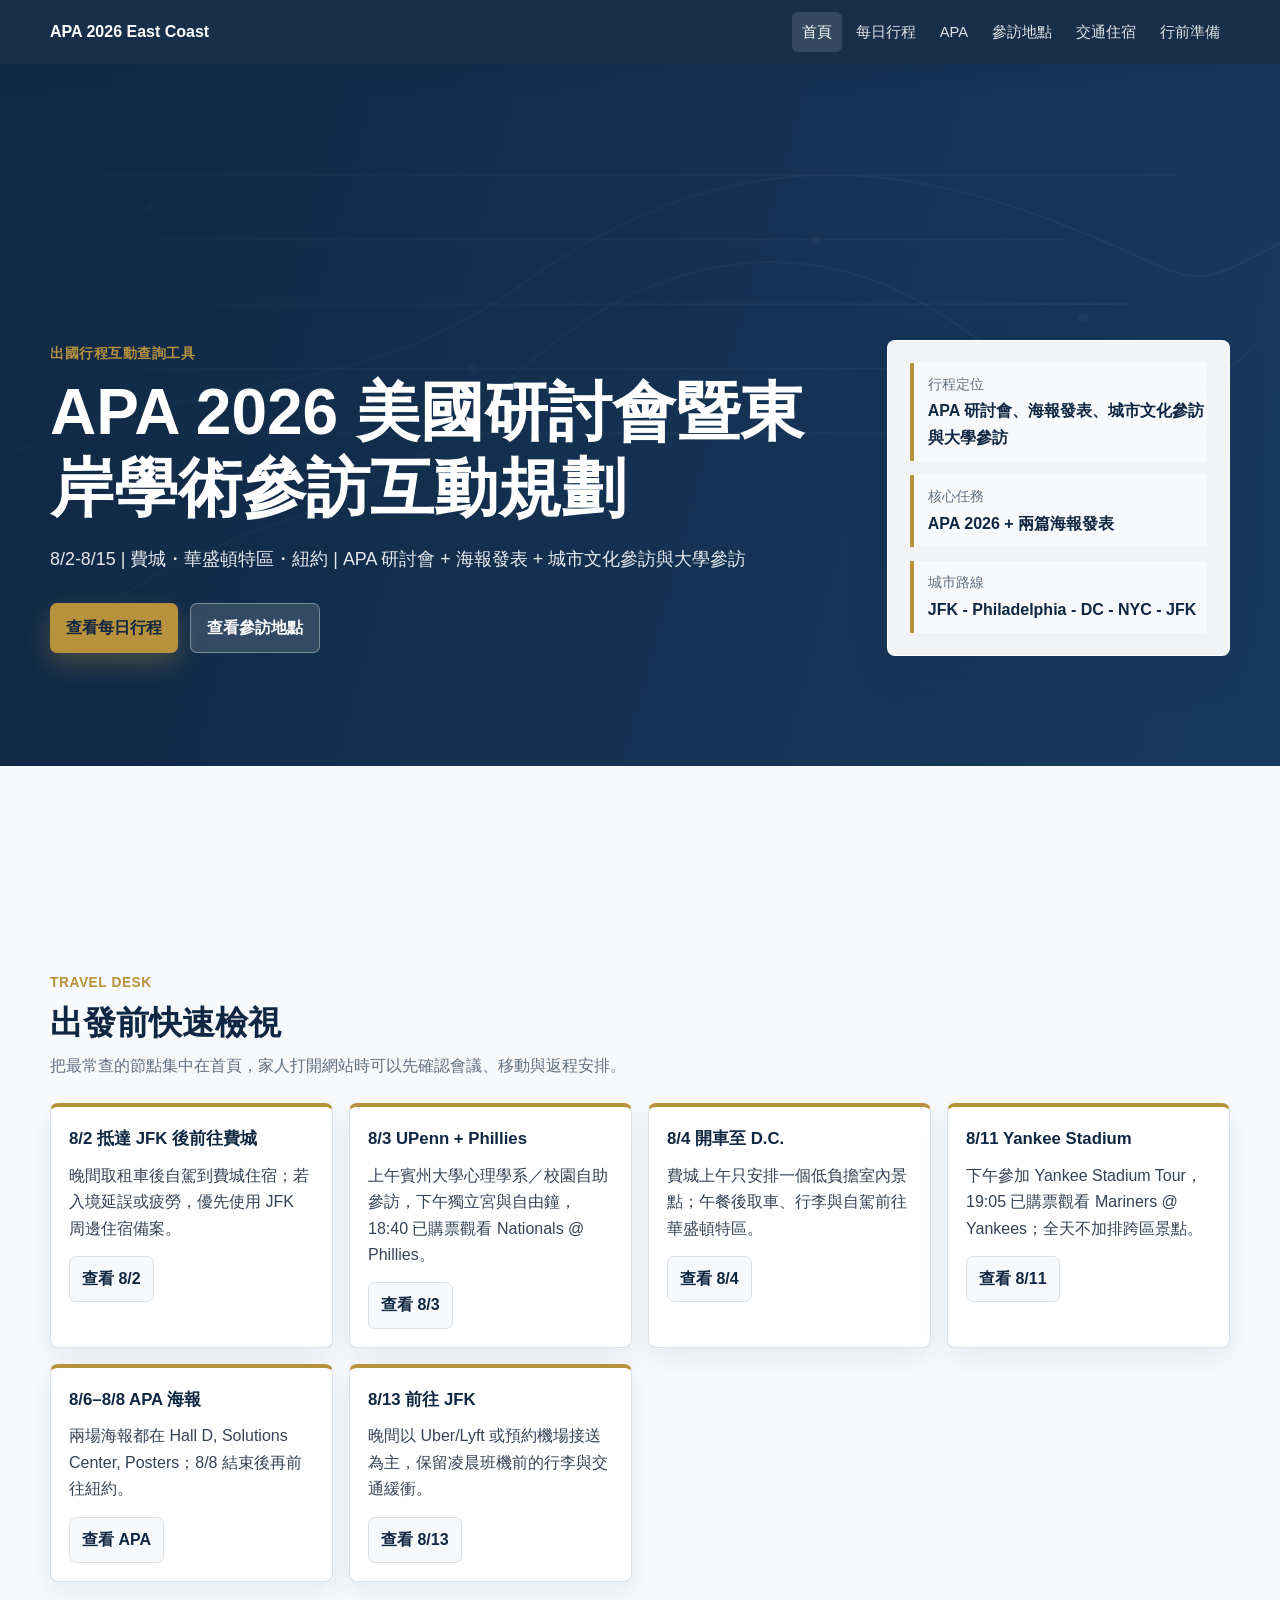
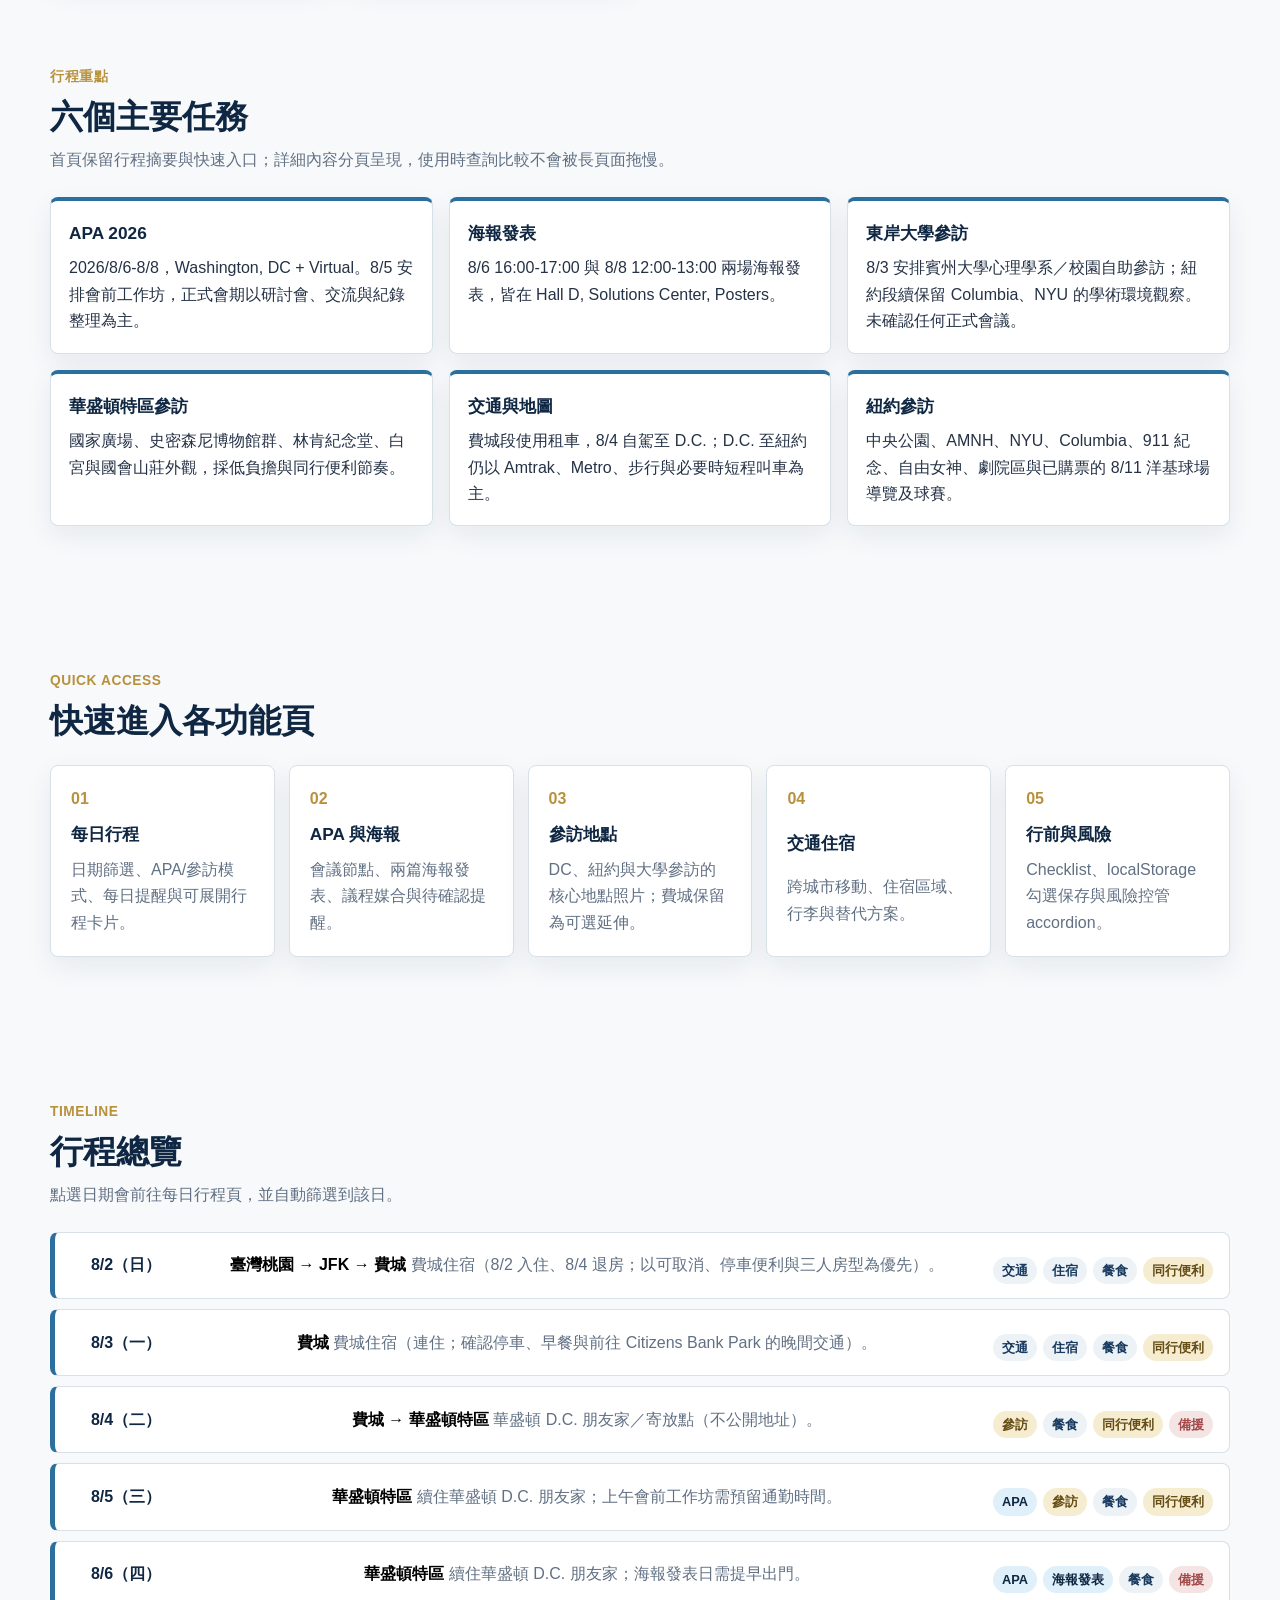
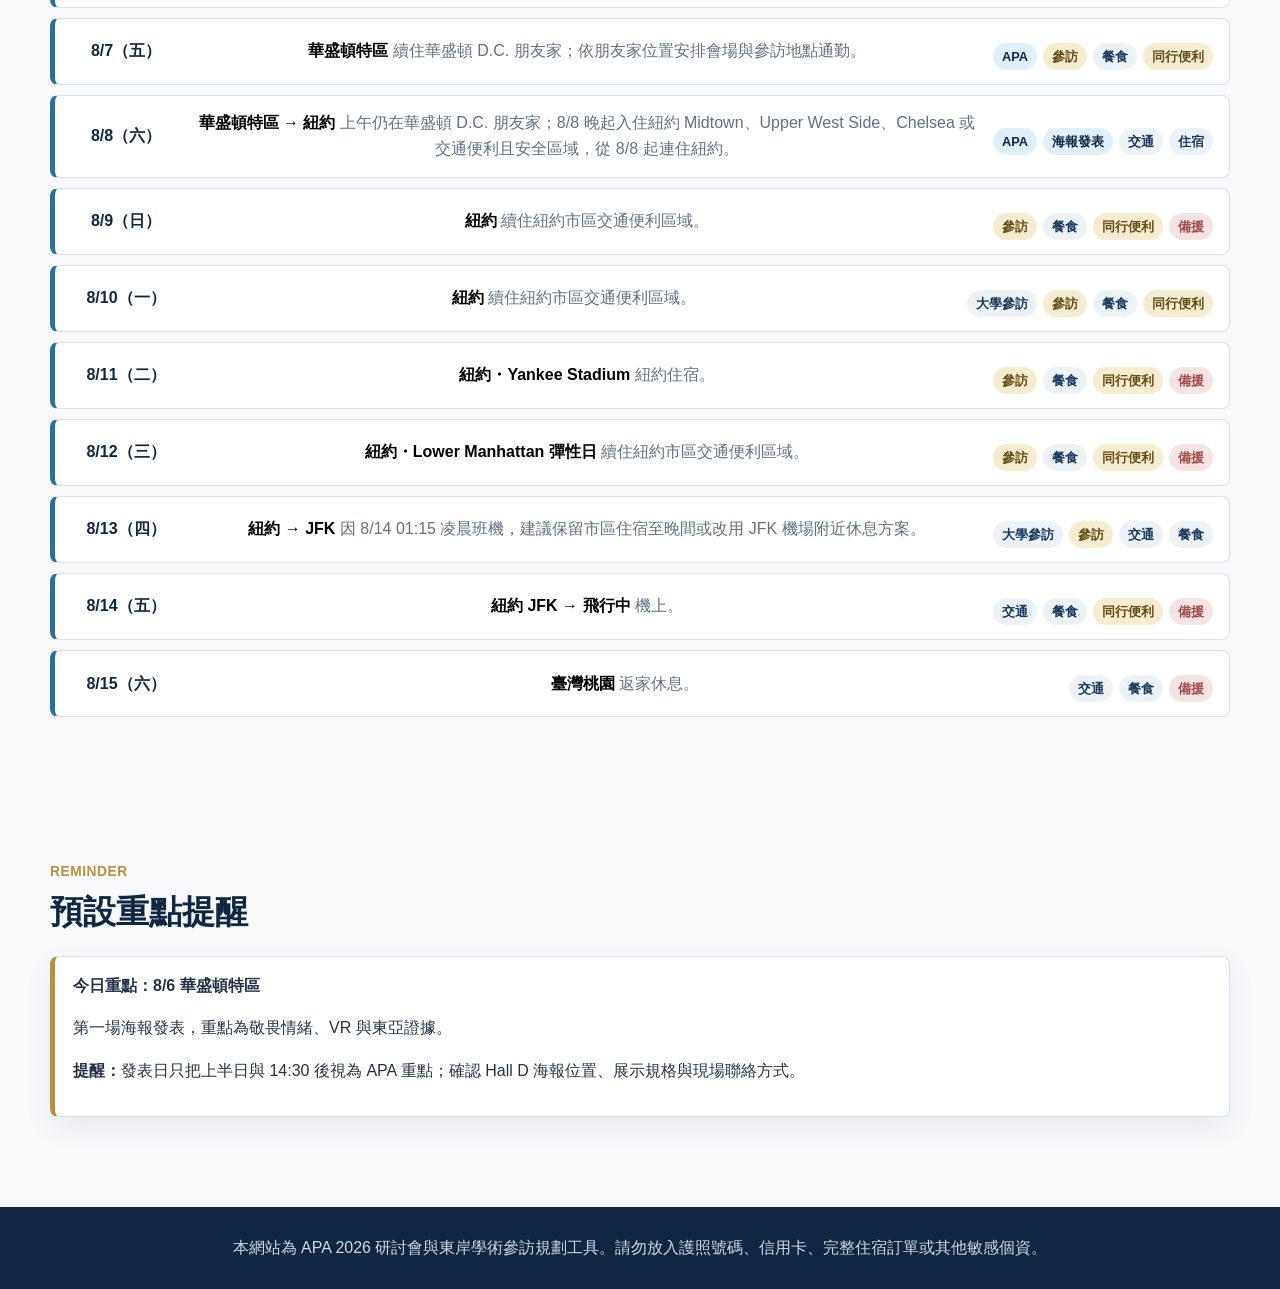
==== commit 4bc807c3: "Add files via upload" ====
--- a/index.html
+++ b/index.html
@@ -28,7 +28,7 @@
       <div class="hero-content">
         <p class="eyebrow">出國行程互動查詢工具</p>
         <h1>APA 2026 美國研討會暨東岸學術參訪互動規劃</h1>
-        <p class="hero-subtitle">8/2-8/15 | 紐約・華盛頓特區 | APA 研討會 + 海報發表 + 城市文化參訪與大學參訪</p>
+        <p class="hero-subtitle">8/2-8/15 | 費城・華盛頓特區・紐約 | APA 研討會 + 海報發表 + 城市文化參訪與大學參訪</p>
         <div class="hero-actions" aria-label="快速操作">
           <a class="button primary" href="itinerary.html">查看每日行程</a>
           <a class="button secondary" href="attractions.html#photo-guide">查看參訪地點</a>
@@ -45,7 +45,7 @@
         </div>
         <div class="hero-meta">
           <span>城市路線</span>
-          <strong>JFK - DC - NYC - JFK</strong>
+          <strong>JFK - Philadelphia - DC - NYC - JFK</strong>
         </div>
       </div>
     </section>
--- a/style.css
+++ b/style.css
@@ -324,13 +324,21 @@
   gap: 16px;
 }
 
+.booking-grid {
+  display: grid;
+  grid-template-columns: repeat(3, minmax(0, 1fr));
+  gap: 16px;
+}
+
 .summary-card,
 .dashboard-card,
 .info-card,
 .day-card,
+.booking-card,
 .logistics-card,
 .apa-card,
 .reminder-card,
+.booking-check-panel,
 .checklist-toolbar {
   background: var(--white);
   border: 1px solid var(--gray-200);
@@ -341,8 +349,10 @@
 .summary-card,
 .dashboard-card,
 .info-card,
+.booking-card,
 .logistics-card,
-.apa-card {
+.apa-card,
+.booking-check-panel {
   padding: 18px;
 }
 
@@ -389,9 +399,51 @@
 
 .summary-card p,
 .info-card p,
+.booking-card p,
 .logistics-card p,
 .apa-card p {
   margin: 6px 0 0;
+}
+
+.booking-card {
+  display: grid;
+  align-content: start;
+  gap: 8px;
+  border-top: 4px solid var(--gold);
+}
+
+.booking-card-header {
+  display: grid;
+  gap: 6px;
+}
+
+.booking-card-header h3,
+.booking-check-panel h3 {
+  margin: 0;
+  color: var(--navy);
+}
+
+.booking-status {
+  justify-self: start;
+  border-radius: 999px;
+  padding: 5px 10px;
+  background: #fff7df;
+  color: #7a4f00;
+  font-size: 0.8rem;
+  font-weight: 900;
+}
+
+.booking-check-panel {
+  margin-top: 16px;
+  border-left: 5px solid var(--blue);
+}
+
+.booking-check-list {
+  display: grid;
+  gap: 8px;
+  margin: 12px 0 0;
+  padding-left: 20px;
+  color: var(--gray-700);
 }
 
 .timeline {
@@ -1230,6 +1282,7 @@
 
   .summary-grid,
   .dashboard-grid,
+  .booking-grid,
   .quick-link-grid,
   .info-grid,
   .day-grid,
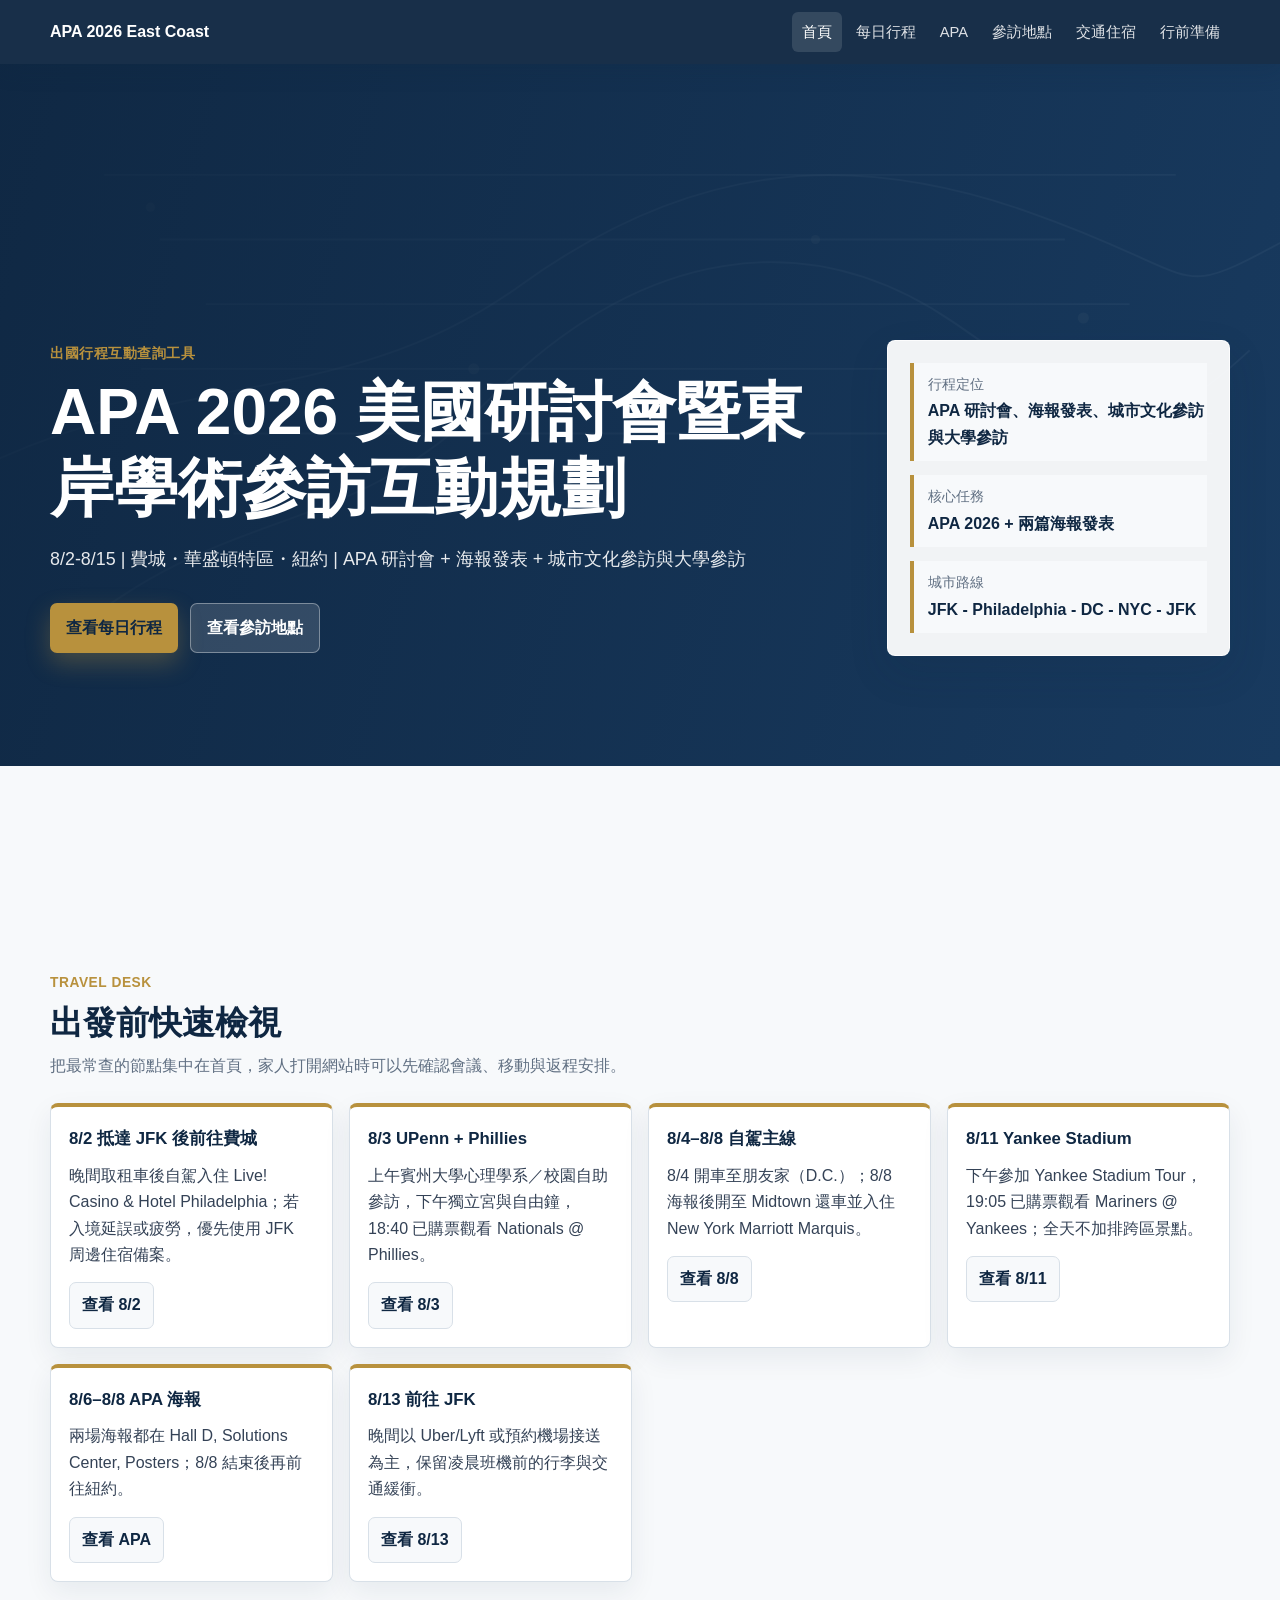
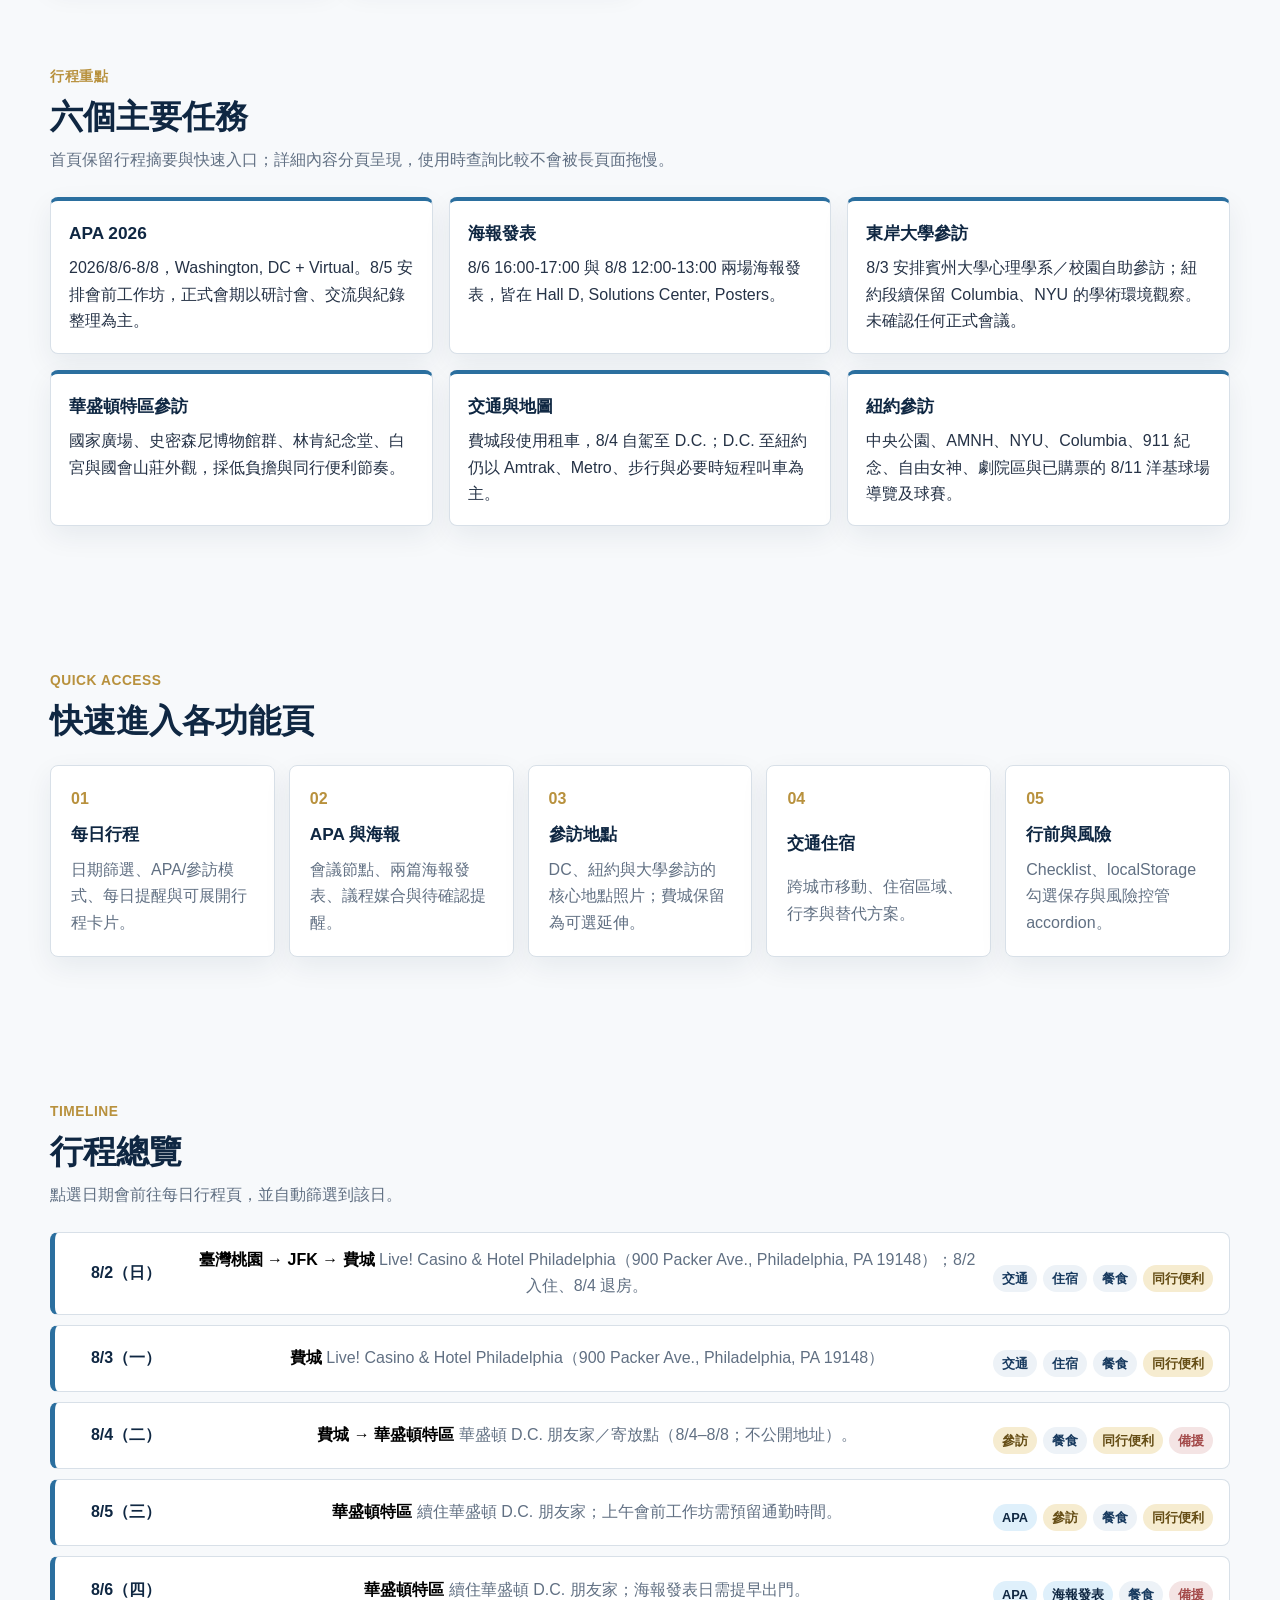
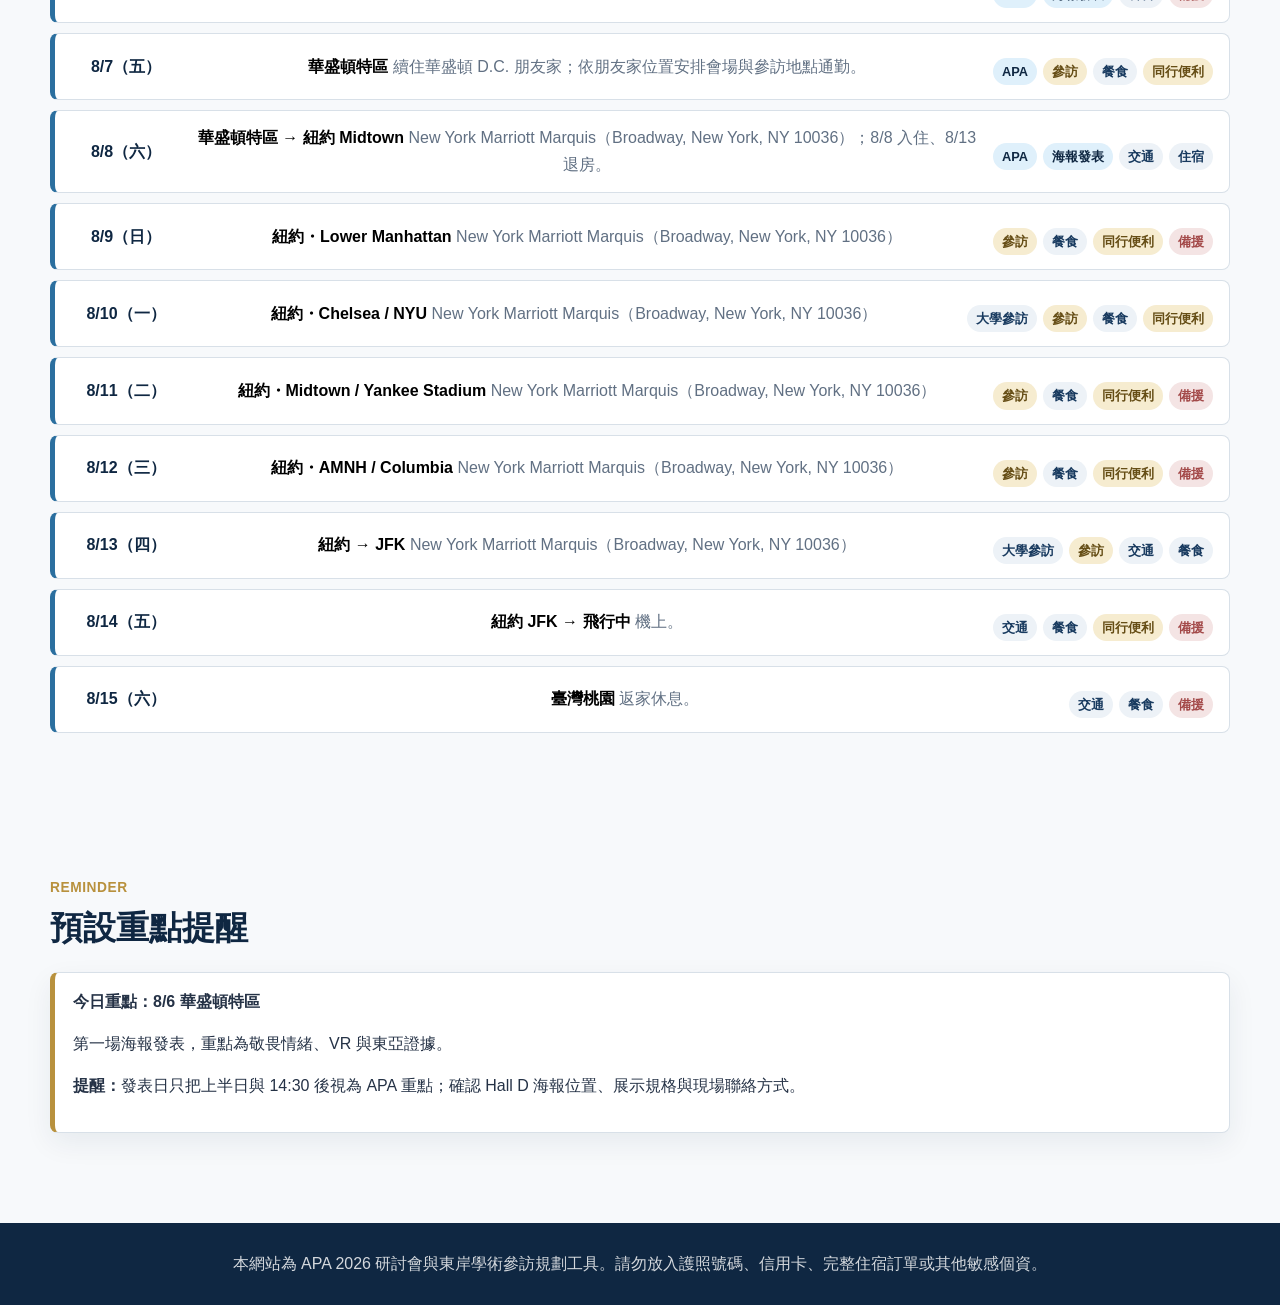
==== commit 7f6cbf21: "Add files via upload" ====
--- a/index.html
+++ b/index.html
@@ -5,6 +5,8 @@
   <meta name="viewport" content="width=device-width, initial-scale=1">
   <title>APA 2026 美國研討會暨東岸學術參訪互動規劃</title>
   <meta name="description" content="APA 2026 美國心理學會研討會、海報發表與東岸學術參訪互動行程工具。">
+  <meta name="theme-color" content="#0f2742">
+  <link rel="manifest" href="manifest.webmanifest">
   <link rel="stylesheet" href="style.css">
 </head>
 <body>
@@ -126,6 +128,8 @@
     <p>本網站為 APA 2026 研討會與東岸學術參訪規劃工具。請勿放入護照號碼、信用卡、完整住宿訂單或其他敏感個資。</p>
   </footer>
 
+  <script src="trip-config.js"></script>
+  <script src="content-sync.js"></script>
   <script src="script.js"></script>
 </body>
 </html>
--- a/style.css
+++ b/style.css
@@ -477,6 +477,7 @@
 
 .timeline-city {
   color: var(--gray-500);
+  overflow-wrap: anywhere;
 }
 
 .tag-row {
@@ -621,6 +622,7 @@
   color: var(--gray-500);
   font-size: 0.92rem;
   margin-top: 4px;
+  overflow-wrap: anywhere;
 }
 
 .day-glance {
@@ -686,6 +688,7 @@
   border: 1px solid var(--gray-100);
   border-radius: var(--radius);
   padding: 12px;
+  overflow-wrap: anywhere;
 }
 
 .detail-box strong {
@@ -1425,3 +1428,30 @@
     bottom: 86px;
   }
 }
+
+/* Readability-first tablet layout: long itinerary notes should not be squeezed into narrow columns. */
+@media (max-width: 1080px) {
+  .day-glance {
+    grid-template-columns: 1fr;
+  }
+
+  .day-glance span {
+    -webkit-line-clamp: 4;
+  }
+
+  .timeline-item {
+    grid-template-columns: 120px minmax(0, 1fr);
+  }
+
+  .timeline-item .tag-row {
+    grid-column: 1 / -1;
+  }
+
+  .route-item {
+    grid-template-columns: 1fr;
+  }
+
+  .route-item .source-link {
+    justify-self: start;
+  }
+}
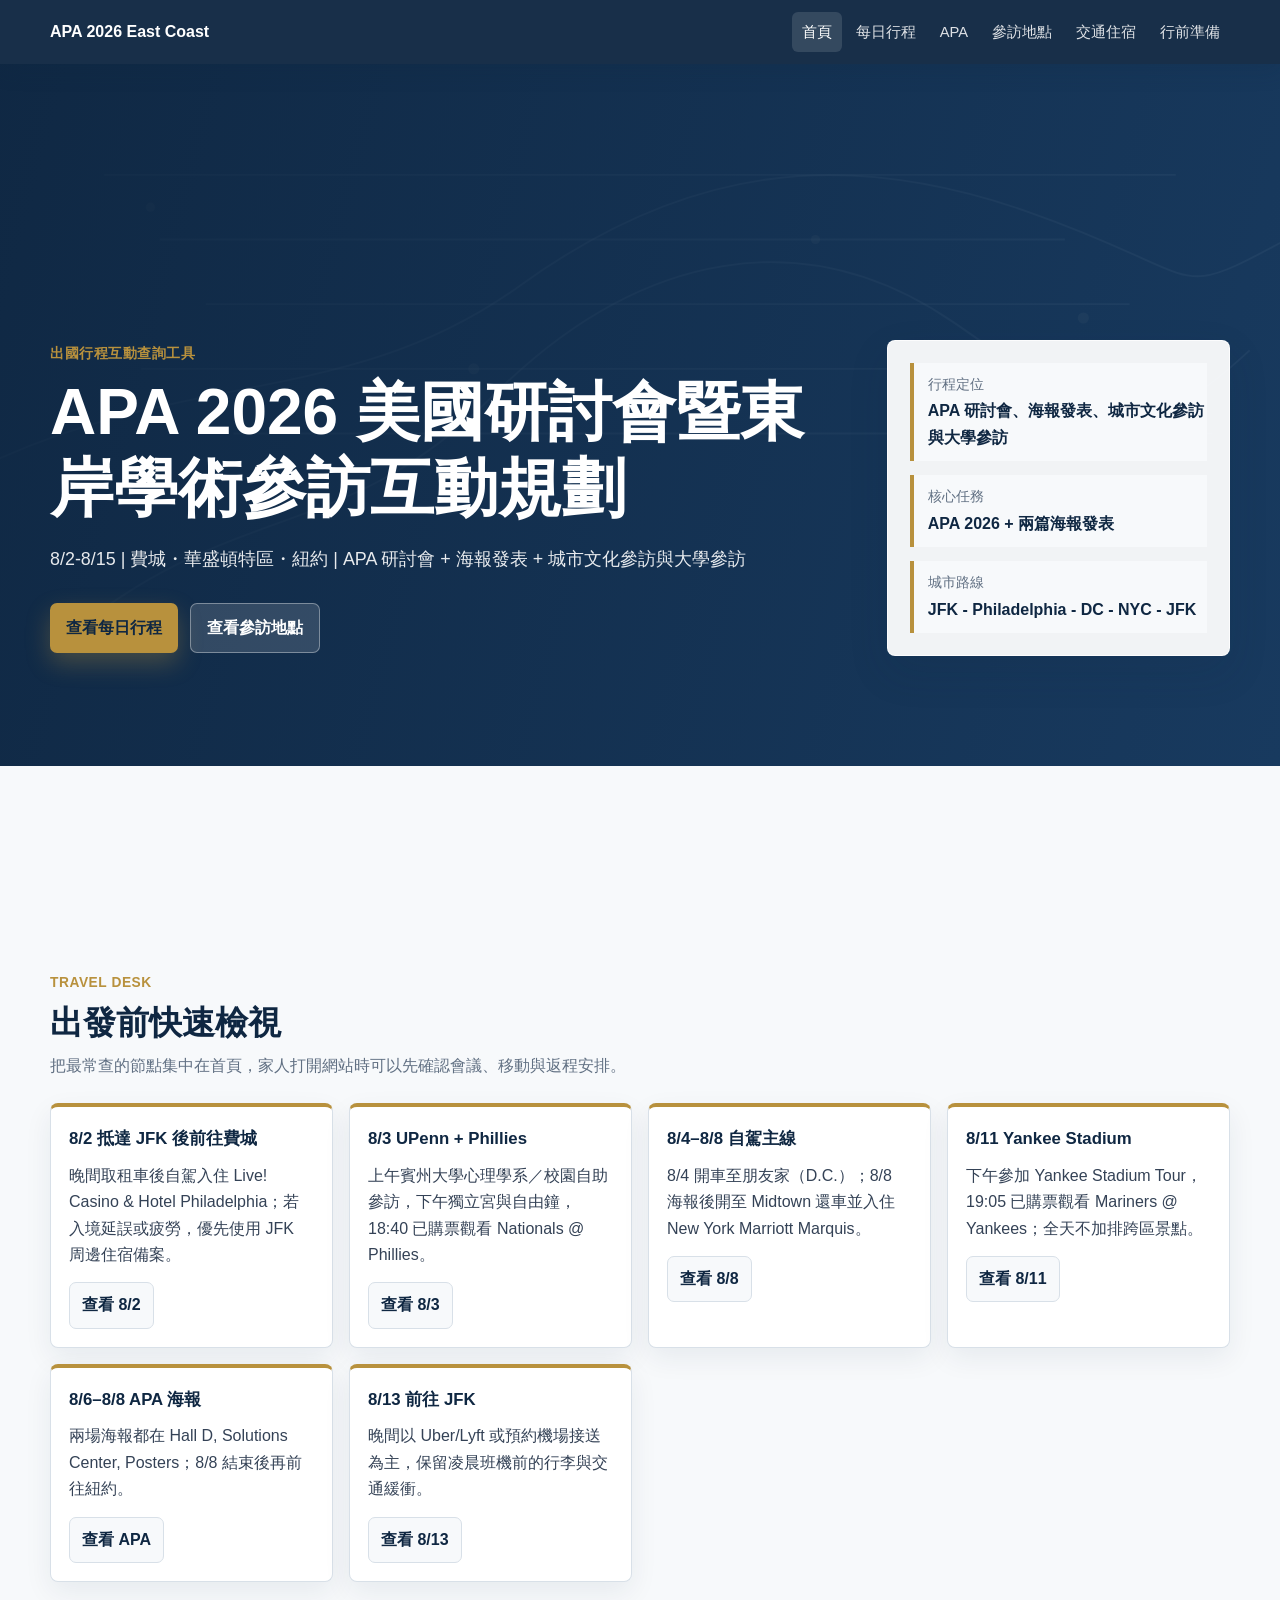
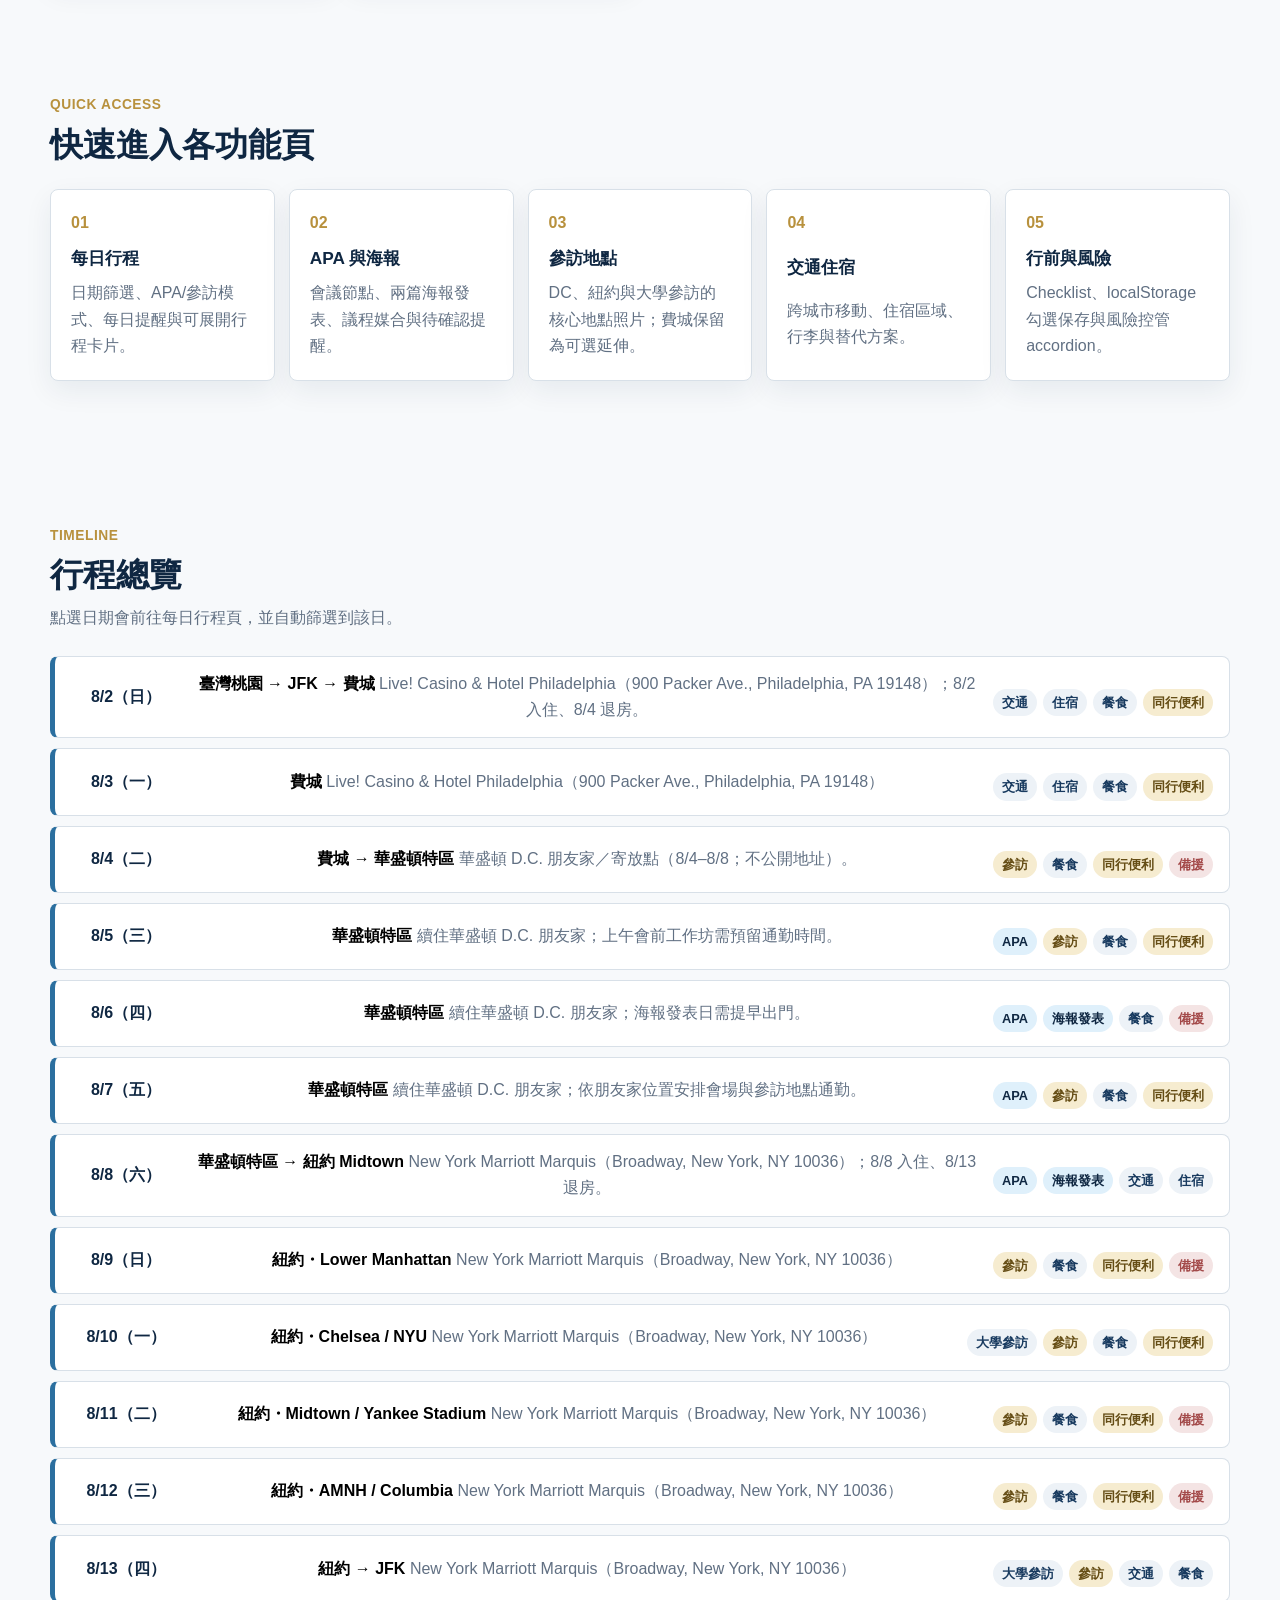
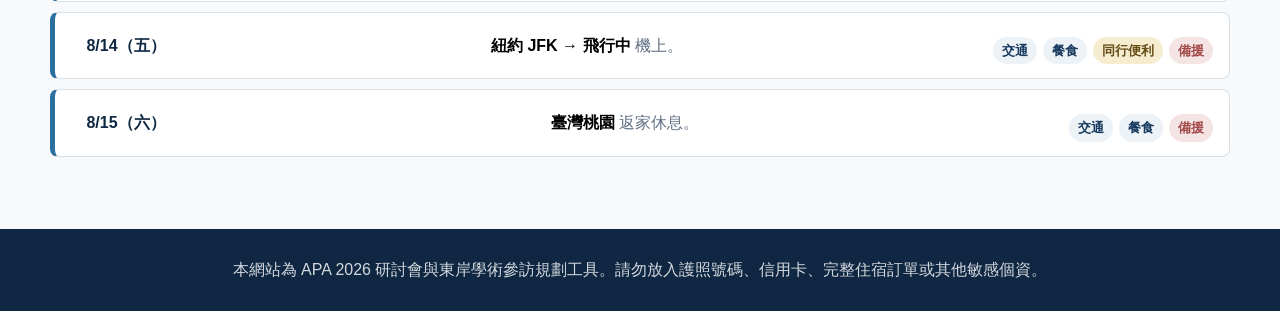
==== commit c857cd92: "Add files via upload" ====
--- a/index.html
+++ b/index.html
@@ -61,15 +61,6 @@
       <div class="dashboard-grid" id="homeDashboard"></div>
     </section>
 
-    <section class="section summary-section" aria-labelledby="summaryTitle">
-      <div class="section-heading">
-        <p class="eyebrow">行程重點</p>
-        <h2 id="summaryTitle">六個主要任務</h2>
-        <p>首頁保留行程摘要與快速入口；詳細內容分頁呈現，使用時查詢比較不會被長頁面拖慢。</p>
-      </div>
-      <div class="summary-grid" id="summaryGrid"></div>
-    </section>
-
     <section class="section" aria-labelledby="quickTitle">
       <div class="section-heading">
         <p class="eyebrow">Quick Access</p>
@@ -113,13 +104,6 @@
       <div class="timeline" id="timeline"></div>
     </section>
 
-    <section class="section" aria-labelledby="todayTitle">
-      <div class="section-heading">
-        <p class="eyebrow">Reminder</p>
-        <h2 id="todayTitle">預設重點提醒</h2>
-      </div>
-      <div class="reminder-card" id="todayReminder" aria-live="polite"></div>
-    </section>
   </main>
 
   <button class="back-to-top" id="backToTop" type="button" aria-label="返回頂部">Top</button>
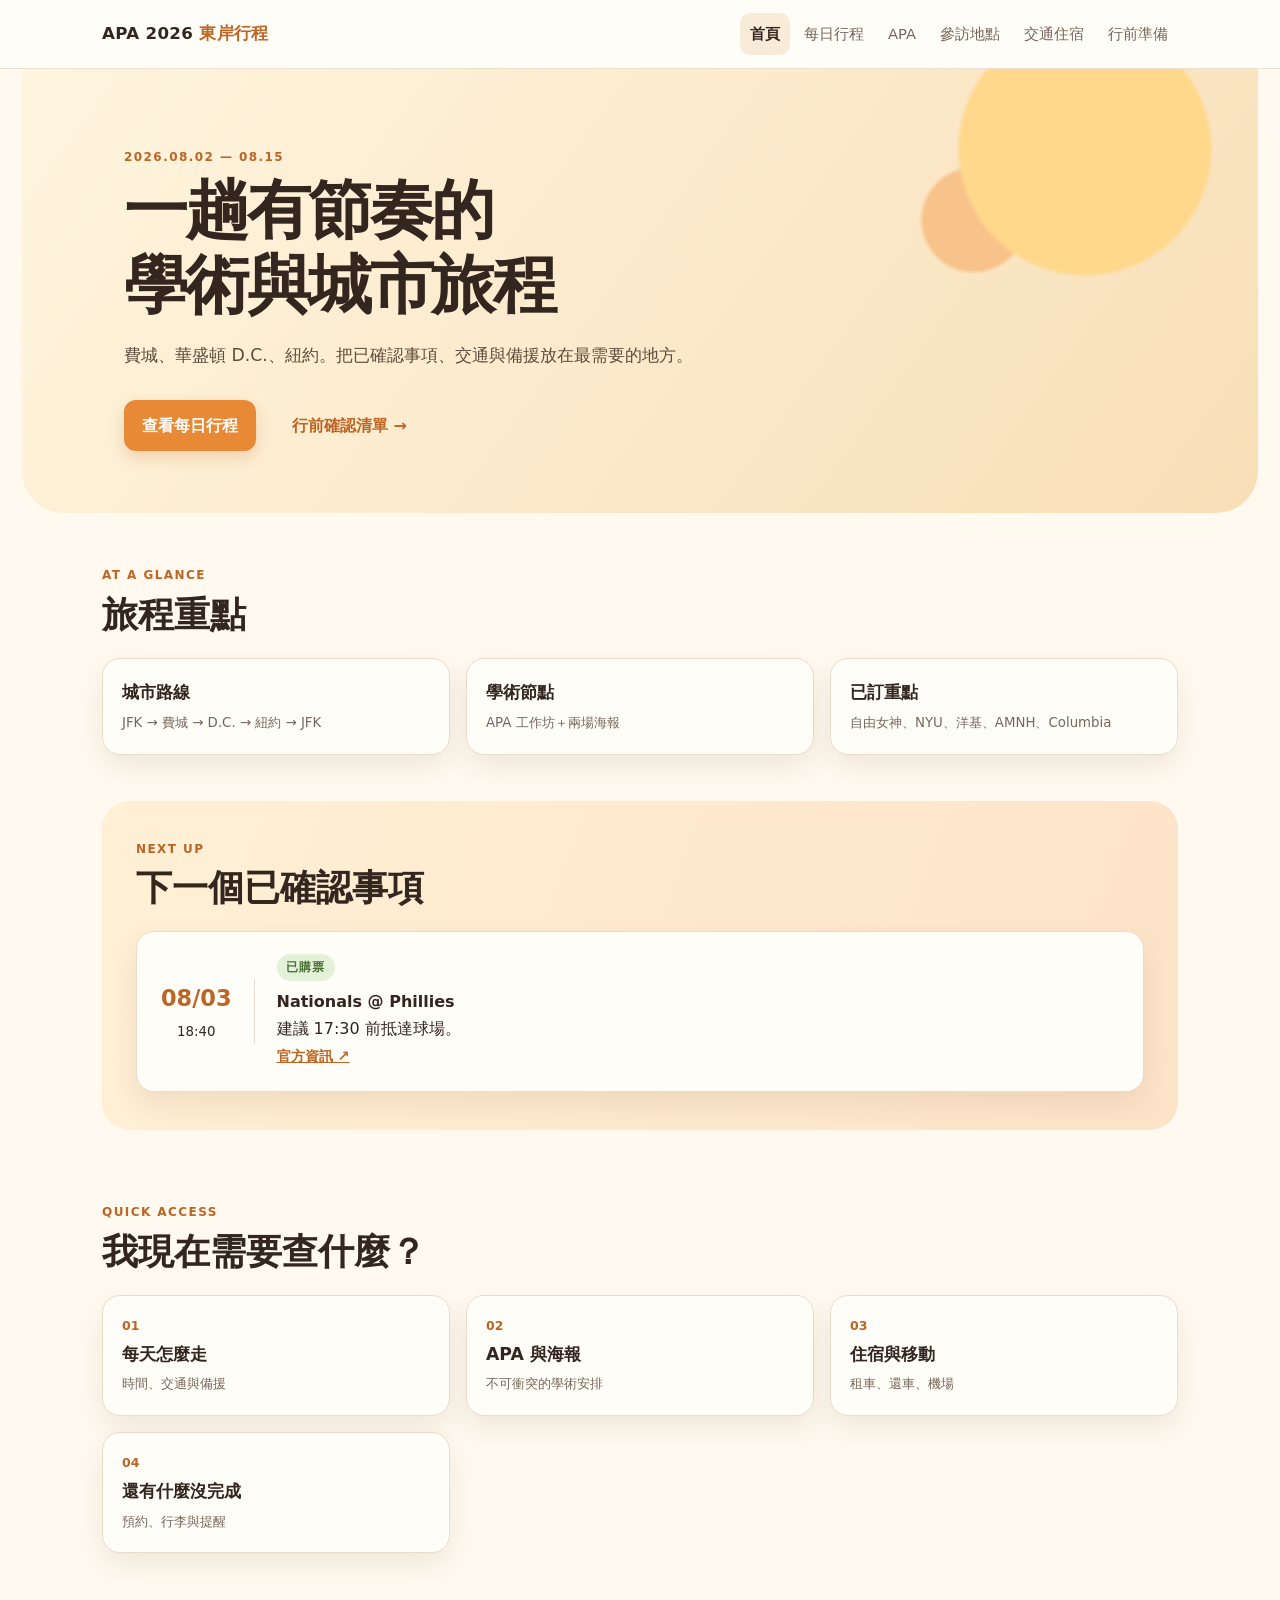
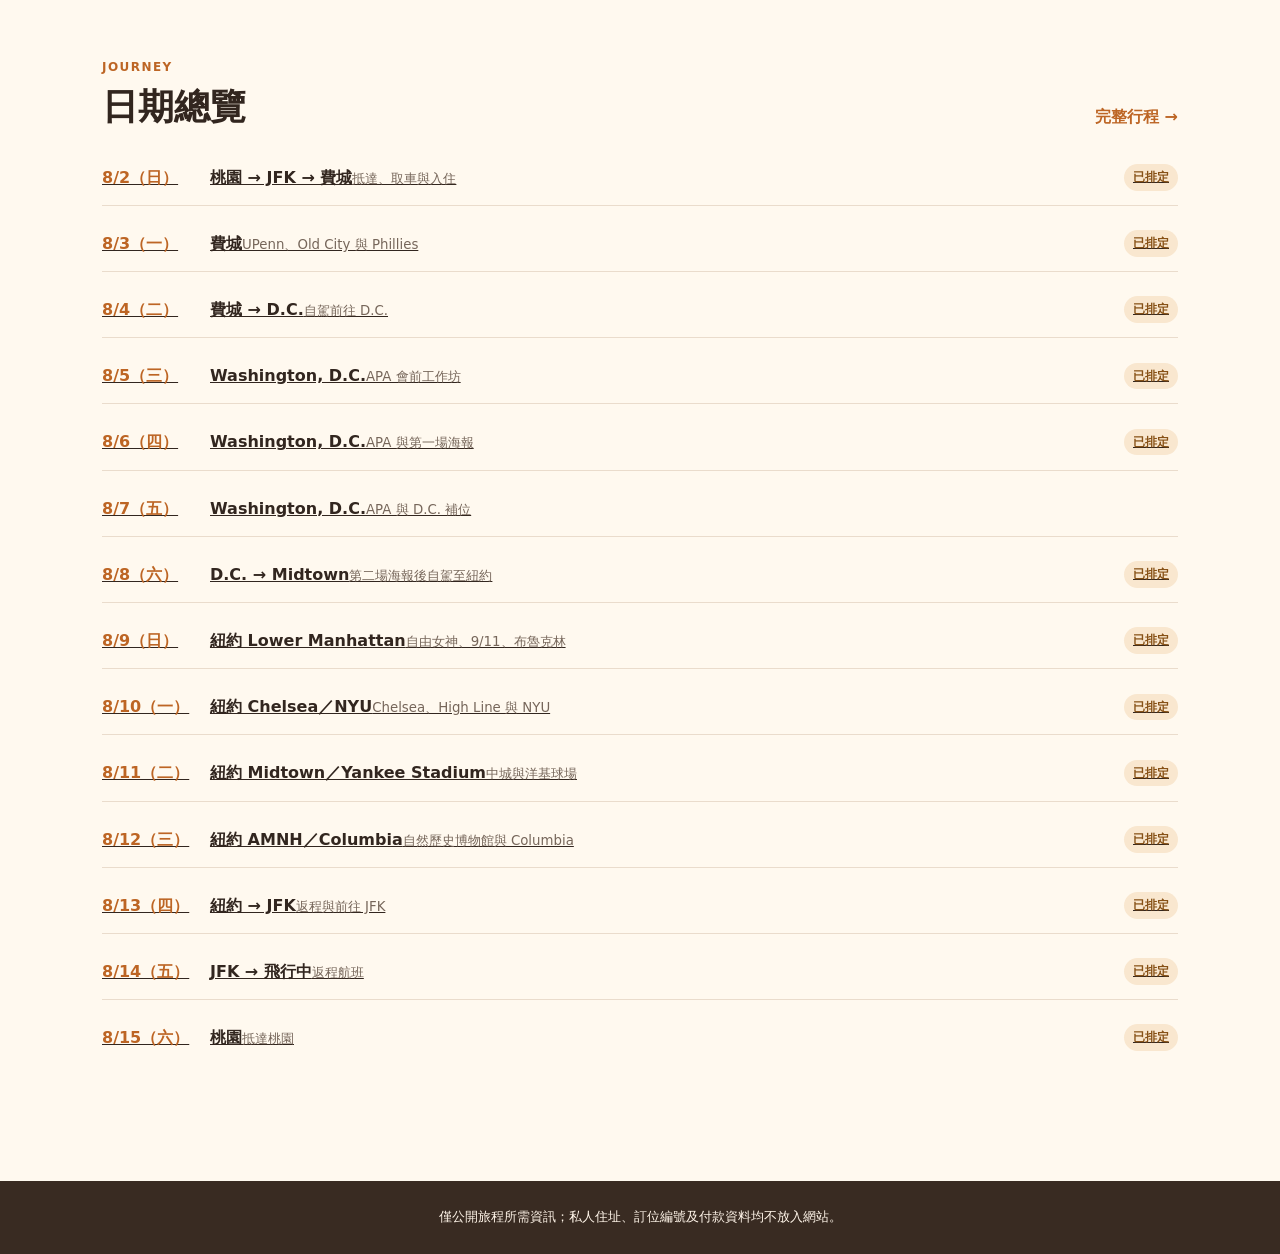
==== commit 7b71f8ff: "Add files via upload" ====
--- a/index.html
+++ b/index.html
@@ -3,117 +3,22 @@
 <head>
   <meta charset="utf-8">
   <meta name="viewport" content="width=device-width, initial-scale=1">
-  <title>APA 2026 美國研討會暨東岸學術參訪互動規劃</title>
-  <meta name="description" content="APA 2026 美國心理學會研討會、海報發表與東岸學術參訪互動行程工具。">
-  <meta name="theme-color" content="#0f2742">
+  <meta name="theme-color" content="#e88936">
+  <meta name="description" content="APA 2026 美國東岸研討會與親子旅遊行程。">
+  <title>APA 2026 東岸行程</title>
   <link rel="manifest" href="manifest.webmanifest">
   <link rel="stylesheet" href="style.css">
 </head>
 <body>
-  <header class="site-header">
-    <nav class="nav" aria-label="主要導覽">
-      <a class="brand" href="index.html#top">APA 2026 East Coast</a>
-      <button class="nav-toggle" type="button" aria-expanded="false" aria-controls="navLinks">選單</button>
-      <div class="nav-links" id="navLinks">
-        <a href="index.html">首頁</a>
-        <a href="itinerary.html">每日行程</a>
-        <a href="apa.html">APA</a>
-        <a href="attractions.html">參訪地點</a>
-        <a href="logistics.html">交通住宿</a>
-        <a href="prep.html">行前準備</a>
-      </div>
-    </nav>
-  </header>
-
-  <main id="top">
-    <section class="hero">
-      <div class="hero-content">
-        <p class="eyebrow">出國行程互動查詢工具</p>
-        <h1>APA 2026 美國研討會暨東岸學術參訪互動規劃</h1>
-        <p class="hero-subtitle">8/2-8/15 | 費城・華盛頓特區・紐約 | APA 研討會 + 海報發表 + 城市文化參訪與大學參訪</p>
-        <div class="hero-actions" aria-label="快速操作">
-          <a class="button primary" href="itinerary.html">查看每日行程</a>
-          <a class="button secondary" href="attractions.html#photo-guide">查看參訪地點</a>
-        </div>
-      </div>
-      <div class="hero-panel" aria-label="本次行程摘要">
-        <div class="hero-meta">
-          <span>行程定位</span>
-          <strong>APA 研討會、海報發表、城市文化參訪與大學參訪</strong>
-        </div>
-        <div class="hero-meta">
-          <span>核心任務</span>
-          <strong>APA 2026 + 兩篇海報發表</strong>
-        </div>
-        <div class="hero-meta">
-          <span>城市路線</span>
-          <strong>JFK - Philadelphia - DC - NYC - JFK</strong>
-        </div>
-      </div>
-    </section>
-
-    <section class="section dashboard-section" aria-labelledby="dashboardTitle">
-      <div class="section-heading">
-        <p class="eyebrow">Travel Desk</p>
-        <h2 id="dashboardTitle">出發前快速檢視</h2>
-        <p>把最常查的節點集中在首頁，家人打開網站時可以先確認會議、移動與返程安排。</p>
-      </div>
-      <div class="dashboard-grid" id="homeDashboard"></div>
-    </section>
-
-    <section class="section" aria-labelledby="quickTitle">
-      <div class="section-heading">
-        <p class="eyebrow">Quick Access</p>
-        <h2 id="quickTitle">快速進入各功能頁</h2>
-      </div>
-      <div class="quick-link-grid">
-        <a class="quick-link-card" href="itinerary.html">
-          <span>01</span>
-          <strong>每日行程</strong>
-          <p>日期篩選、APA/參訪模式、每日提醒與可展開行程卡片。</p>
-        </a>
-        <a class="quick-link-card" href="apa.html">
-          <span>02</span>
-          <strong>APA 與海報</strong>
-          <p>會議節點、兩篇海報發表、議程媒合與待確認提醒。</p>
-        </a>
-        <a class="quick-link-card" href="attractions.html">
-          <span>03</span>
-          <strong>參訪地點</strong>
-          <p>DC、紐約與大學參訪的核心地點照片；費城保留為可選延伸。</p>
-        </a>
-        <a class="quick-link-card" href="logistics.html">
-          <span>04</span>
-          <strong>交通住宿</strong>
-          <p>跨城市移動、住宿區域、行李與替代方案。</p>
-        </a>
-        <a class="quick-link-card" href="prep.html">
-          <span>05</span>
-          <strong>行前與風險</strong>
-          <p>Checklist、localStorage 勾選保存與風險控管 accordion。</p>
-        </a>
-      </div>
-    </section>
-
-    <section class="section" id="overview" aria-labelledby="overviewTitle">
-      <div class="section-heading">
-        <p class="eyebrow">Timeline</p>
-        <h2 id="overviewTitle">行程總覽</h2>
-        <p>點選日期會前往每日行程頁，並自動篩選到該日。</p>
-      </div>
-      <div class="timeline" id="timeline"></div>
-    </section>
-
+  <header class="site-header"><nav class="nav" aria-label="主要導覽"><a class="brand" href="index.html">APA 2026 <span>東岸行程</span></a><button class="nav-toggle" type="button" aria-expanded="false" aria-controls="navLinks">選單</button><div class="nav-links" id="navLinks"><a aria-current="page" href="index.html">首頁</a><a href="itinerary.html">每日行程</a><a href="apa.html">APA</a><a href="attractions.html">參訪地點</a><a href="logistics.html">交通住宿</a><a href="prep.html">行前準備</a></div></nav></header>
+  <main>
+    <section class="hero"><p class="eyebrow">2026.08.02 — 08.15</p><h1>一趟有節奏的<br>學術與城市旅程</h1><p>費城、華盛頓 D.C.、紐約。把已確認事項、交通與備援放在最需要的地方。</p><div class="hero-actions"><a class="button primary" href="itinerary.html">查看每日行程</a><a class="button text-button" href="prep.html">行前確認清單 →</a></div></section>
+    <section class="section compact-section"><div class="section-heading"><p class="eyebrow">AT A GLANCE</p><h2>旅程重點</h2></div><div class="glance-grid" id="homeGlance" aria-live="polite"></div></section>
+    <section class="section warm-panel"><div class="section-heading"><p class="eyebrow">NEXT UP</p><h2>下一個已確認事項</h2></div><div id="nextBooking" class="next-booking" aria-live="polite"></div></section>
+    <section class="section"><div class="section-heading"><p class="eyebrow">QUICK ACCESS</p><h2>我現在需要查什麼？</h2></div><div class="quick-link-grid"><a href="itinerary.html"><span>01</span><strong>每天怎麼走</strong><small>時間、交通與備援</small></a><a href="apa.html"><span>02</span><strong>APA 與海報</strong><small>不可衝突的學術安排</small></a><a href="logistics.html"><span>03</span><strong>住宿與移動</strong><small>租車、還車、機場</small></a><a href="prep.html"><span>04</span><strong>還有什麼沒完成</strong><small>預約、行李與提醒</small></a></div></section>
+    <section class="section"><div class="section-heading row-heading"><div><p class="eyebrow">JOURNEY</p><h2>日期總覽</h2></div><a class="text-link" href="itinerary.html">完整行程 →</a></div><div id="homeTimeline" class="mini-timeline" aria-live="polite"></div></section>
   </main>
-
-  <button class="back-to-top" id="backToTop" type="button" aria-label="返回頂部">Top</button>
-
-  <footer class="footer">
-    <p>本網站為 APA 2026 研討會與東岸學術參訪規劃工具。請勿放入護照號碼、信用卡、完整住宿訂單或其他敏感個資。</p>
-  </footer>
-
-  <script src="trip-config.js"></script>
-  <script src="content-sync.js"></script>
-  <script src="script.js"></script>
+  <footer class="footer">僅公開旅程所需資訊；私人住址、訂位編號及付款資料均不放入網站。</footer>
+  <script src="trip-config.js"></script><script src="content-sync.js"></script><script src="script.js"></script>
 </body>
 </html>
--- a/style.css
+++ b/style.css
@@ -1,1457 +1,4 @@
-:root {
-  --navy: #0f2742;
-  --navy-2: #183a5f;
-  --blue: #2b6f9f;
-  --sky: #dff0fb;
-  --gold: #b8913d;
-  --gold-soft: #f6ecd0;
-  --gray-50: #f7f9fb;
-  --gray-100: #edf2f7;
-  --gray-200: #d8e0e8;
-  --gray-500: #617083;
-  --gray-700: #344256;
-  --gray-800: #253246;
-  --white: #ffffff;
-  --danger: #a34949;
-  --success: #3f7b55;
-  --shadow: 0 16px 40px rgba(15, 39, 66, 0.12);
-  --radius: 8px;
-}
-
-* {
-  box-sizing: border-box;
-}
-
-html {
-  scroll-behavior: smooth;
-}
-
-body {
-  margin: 0;
-  color: var(--gray-800);
-  background: var(--gray-50);
-  font-family: "Microsoft JhengHei", "PingFang TC", "Noto Sans TC", Arial, sans-serif;
-  line-height: 1.65;
-}
-
-a {
-  color: inherit;
-  text-decoration: none;
-}
-
-button,
-select,
-input {
-  font: inherit;
-}
-
-.site-header {
-  position: sticky;
-  top: 0;
-  z-index: 20;
-  background: rgba(15, 39, 66, 0.96);
-  color: var(--white);
-  box-shadow: 0 6px 22px rgba(15, 39, 66, 0.2);
-}
-
-.nav {
-  width: min(1180px, calc(100% - 32px));
-  min-height: 64px;
-  margin: 0 auto;
-  display: flex;
-  align-items: center;
-  justify-content: space-between;
-  gap: 20px;
-}
-
-.brand {
-  font-weight: 800;
-  letter-spacing: 0;
-  white-space: nowrap;
-}
-
-.nav-links {
-  display: flex;
-  align-items: center;
-  gap: 4px;
-  flex-wrap: wrap;
-  justify-content: flex-end;
-}
-
-.nav-links a {
-  padding: 8px 10px;
-  border-radius: 6px;
-  color: rgba(255, 255, 255, 0.86);
-  font-size: 0.92rem;
-}
-
-.nav-links a:hover,
-.nav-links a:focus,
-.nav-links a.active {
-  background: rgba(255, 255, 255, 0.12);
-  color: var(--white);
-}
-
-.nav-toggle {
-  display: none;
-  border: 1px solid rgba(255, 255, 255, 0.35);
-  background: transparent;
-  color: var(--white);
-  border-radius: 6px;
-  padding: 7px 12px;
-}
-
-.hero {
-  min-height: calc(100vh - 64px);
-  display: grid;
-  grid-template-columns: minmax(0, 1.4fr) minmax(300px, 0.6fr);
-  align-items: center;
-  gap: 36px;
-  width: min(1180px, calc(100% - 32px));
-  margin: 0 auto;
-  padding: 72px 0 40px;
-}
-
-.hero::before {
-  content: "";
-  position: absolute;
-  inset: 64px 0 auto 0;
-  height: min(78vh, 760px);
-  z-index: -1;
-  background:
-    linear-gradient(105deg, rgba(15, 39, 66, 0.94), rgba(24, 58, 95, 0.78)),
-    url("data:image/svg+xml,%3Csvg xmlns='http://www.w3.org/2000/svg' width='1400' height='760' viewBox='0 0 1400 760'%3E%3Crect width='1400' height='760' fill='%23183a5f'/%3E%3Cg fill='none' stroke='%23dff0fb' stroke-opacity='.22' stroke-width='2'%3E%3Cpath d='M80 620 C260 470 380 520 540 360 S880 170 1040 280 1230 430 1360 310'/%3E%3Cpath d='M0 430 C220 330 390 370 570 240 S920 90 1120 160 1270 260 1400 190'/%3E%3Cpath d='M120 120 H1280 M180 190 H1160 M230 260 H1230 M160 330 H1080 M260 400 H1320'/%3E%3C/g%3E%3Cg fill='%23f6ecd0' fill-opacity='.18'%3E%3Ccircle cx='170' cy='155' r='5'/%3E%3Ccircle cx='520' cy='330' r='6'/%3E%3Ccircle cx='890' cy='190' r='5'/%3E%3Ccircle cx='1180' cy='275' r='6'/%3E%3C/g%3E%3C/svg%3E");
-  background-size: cover;
-  background-position: center;
-}
-
-.hero-content {
-  color: var(--white);
-}
-
-.eyebrow {
-  margin: 0 0 8px;
-  color: var(--gold);
-  font-weight: 800;
-  letter-spacing: 0.04em;
-  text-transform: uppercase;
-  font-size: 0.86rem;
-}
-
-h1,
-h2,
-h3 {
-  margin: 0;
-  line-height: 1.2;
-  letter-spacing: 0;
-}
-
-h1 {
-  max-width: 820px;
-  font-size: clamp(2.15rem, 5vw, 4.35rem);
-}
-
-h2 {
-  color: var(--navy);
-  font-size: clamp(1.55rem, 2.6vw, 2.3rem);
-}
-
-h3 {
-  color: var(--navy);
-  font-size: 1.1rem;
-}
-
-.hero-subtitle {
-  max-width: 780px;
-  margin: 18px 0 0;
-  color: rgba(255, 255, 255, 0.9);
-  font-size: 1.12rem;
-}
-
-.page-intro {
-  padding-top: 76px;
-  padding-bottom: 24px;
-}
-
-.page-intro h1 {
-  color: var(--navy);
-  font-size: clamp(2rem, 4vw, 3.5rem);
-}
-
-.page-intro .section-heading {
-  max-width: 860px;
-}
-
-.quick-link-grid {
-  display: grid;
-  grid-template-columns: repeat(5, minmax(0, 1fr));
-  gap: 14px;
-}
-
-.quick-link-card {
-  display: grid;
-  gap: 8px;
-  min-height: 190px;
-  border: 1px solid var(--gray-200);
-  border-radius: var(--radius);
-  background: var(--white);
-  padding: 20px;
-  box-shadow: 0 10px 28px rgba(15, 39, 66, 0.07);
-}
-
-.quick-link-card:hover,
-.quick-link-card:focus {
-  border-color: rgba(184, 145, 61, 0.7);
-  box-shadow: var(--shadow);
-}
-
-.quick-link-card span {
-  color: var(--gold);
-  font-weight: 900;
-}
-
-.quick-link-card strong {
-  color: var(--navy);
-  font-size: 1.08rem;
-}
-
-.quick-link-card p {
-  margin: 0;
-  color: var(--gray-500);
-}
-
-.hero-actions {
-  display: flex;
-  gap: 12px;
-  margin-top: 28px;
-  flex-wrap: wrap;
-}
-
-.button {
-  border: 0;
-  border-radius: 7px;
-  padding: 11px 16px;
-  cursor: pointer;
-  display: inline-flex;
-  align-items: center;
-  justify-content: center;
-  min-height: 44px;
-  font-weight: 800;
-  transition: transform 0.18s ease, box-shadow 0.18s ease, background 0.18s ease;
-}
-
-.button:hover,
-.button:focus,
-.mode-button:hover,
-.filter-chip:hover {
-  transform: translateY(-1px);
-}
-
-.button.primary {
-  background: var(--gold);
-  color: var(--navy);
-  box-shadow: 0 10px 24px rgba(184, 145, 61, 0.32);
-}
-
-.button.secondary {
-  background: rgba(255, 255, 255, 0.14);
-  color: var(--white);
-  border: 1px solid rgba(255, 255, 255, 0.36);
-}
-
-.button.secondary.small {
-  background: var(--white);
-  color: var(--navy);
-  border-color: var(--gray-200);
-  min-height: 40px;
-  padding: 8px 12px;
-}
-
-.hero-panel {
-  background: rgba(255, 255, 255, 0.94);
-  border: 1px solid rgba(255, 255, 255, 0.8);
-  border-radius: var(--radius);
-  box-shadow: var(--shadow);
-  padding: 22px;
-  display: grid;
-  gap: 14px;
-}
-
-.hero-meta {
-  border-left: 4px solid var(--gold);
-  padding: 10px 0 10px 14px;
-  background: var(--gray-50);
-}
-
-.hero-meta span {
-  display: block;
-  color: var(--gray-500);
-  font-size: 0.9rem;
-}
-
-.hero-meta strong {
-  display: block;
-  color: var(--navy);
-  margin-top: 2px;
-}
-
-.section {
-  width: min(1180px, calc(100% - 32px));
-  margin: 0 auto;
-  padding: 72px 0;
-}
-
-.summary-section {
-  padding-top: 44px;
-}
-
-.section-heading {
-  margin-bottom: 24px;
-}
-
-.section-heading p:not(.eyebrow) {
-  max-width: 780px;
-  margin: 10px 0 0;
-  color: var(--gray-500);
-}
-
-.summary-grid,
-.dashboard-grid,
-.info-grid,
-.day-grid {
-  display: grid;
-  grid-template-columns: repeat(3, minmax(0, 1fr));
-  gap: 16px;
-}
-
-.booking-grid {
-  display: grid;
-  grid-template-columns: repeat(3, minmax(0, 1fr));
-  gap: 16px;
-}
-
-.summary-card,
-.dashboard-card,
-.info-card,
-.day-card,
-.booking-card,
-.logistics-card,
-.apa-card,
-.reminder-card,
-.booking-check-panel,
-.checklist-toolbar {
-  background: var(--white);
-  border: 1px solid var(--gray-200);
-  border-radius: var(--radius);
-  box-shadow: 0 10px 28px rgba(15, 39, 66, 0.07);
-}
-
-.summary-card,
-.dashboard-card,
-.info-card,
-.booking-card,
-.logistics-card,
-.apa-card,
-.booking-check-panel {
-  padding: 18px;
-}
-
-.dashboard-section {
-  padding-bottom: 40px;
-}
-
-.dashboard-grid {
-  grid-template-columns: repeat(4, minmax(0, 1fr));
-}
-
-.dashboard-card {
-  border-top: 4px solid var(--gold);
-  display: grid;
-  gap: 10px;
-  align-content: start;
-}
-
-.dashboard-card strong {
-  color: var(--navy);
-  font-size: 1.05rem;
-}
-
-.dashboard-card p {
-  margin: 0;
-  color: var(--gray-700);
-}
-
-.dashboard-card .source-link {
-  justify-self: start;
-  margin-top: 4px;
-}
-
-.summary-card {
-  border-top: 4px solid var(--blue);
-}
-
-.summary-card strong {
-  display: block;
-  color: var(--navy);
-  font-size: 1.08rem;
-  margin-bottom: 8px;
-}
-
-.summary-card p,
-.info-card p,
-.booking-card p,
-.logistics-card p,
-.apa-card p {
-  margin: 6px 0 0;
-}
-
-.booking-card {
-  display: grid;
-  align-content: start;
-  gap: 8px;
-  border-top: 4px solid var(--gold);
-}
-
-.booking-card-header {
-  display: grid;
-  gap: 6px;
-}
-
-.booking-card-header h3,
-.booking-check-panel h3 {
-  margin: 0;
-  color: var(--navy);
-}
-
-.booking-status {
-  justify-self: start;
-  border-radius: 999px;
-  padding: 5px 10px;
-  background: #fff7df;
-  color: #7a4f00;
-  font-size: 0.8rem;
-  font-weight: 900;
-}
-
-.booking-check-panel {
-  margin-top: 16px;
-  border-left: 5px solid var(--blue);
-}
-
-.booking-check-list {
-  display: grid;
-  gap: 8px;
-  margin: 12px 0 0;
-  padding-left: 20px;
-  color: var(--gray-700);
-}
-
-.timeline {
-  display: grid;
-  gap: 10px;
-}
-
-.timeline-item {
-  display: grid;
-  grid-template-columns: 110px 1fr auto;
-  gap: 14px;
-  align-items: center;
-  padding: 14px 16px;
-  background: var(--white);
-  border: 1px solid var(--gray-200);
-  border-left: 5px solid var(--blue);
-  border-radius: var(--radius);
-  cursor: pointer;
-}
-
-.timeline-item:hover,
-.timeline-item:focus {
-  border-left-color: var(--gold);
-  box-shadow: 0 10px 24px rgba(15, 39, 66, 0.08);
-}
-
-.timeline-date {
-  color: var(--navy);
-  font-weight: 900;
-}
-
-.timeline-city {
-  color: var(--gray-500);
-  overflow-wrap: anywhere;
-}
-
-.tag-row {
-  display: flex;
-  gap: 6px;
-  flex-wrap: wrap;
-  margin-top: 10px;
-}
-
-.tag {
-  display: inline-flex;
-  align-items: center;
-  border-radius: 999px;
-  padding: 3px 9px;
-  background: var(--gray-100);
-  color: var(--navy-2);
-  font-size: 0.8rem;
-  font-weight: 800;
-  white-space: nowrap;
-}
-
-.tag.apa,
-.tag.poster {
-  background: var(--sky);
-  color: var(--navy);
-}
-
-.tag.travel,
-.tag.family {
-  background: var(--gold-soft);
-  color: #654d15;
-}
-
-.tag.backup {
-  background: #f4e4e4;
-  color: var(--danger);
-}
-
-.filter-bar {
-  display: flex;
-  flex-wrap: wrap;
-  gap: 8px;
-  margin: 0 0 16px;
-}
-
-.controls {
-  display: grid;
-  grid-template-columns: 180px 220px 1fr;
-  gap: 14px;
-  align-items: end;
-  margin-bottom: 16px;
-}
-
-.control-group label {
-  display: block;
-  margin-bottom: 6px;
-  color: var(--navy);
-  font-weight: 800;
-}
-
-select {
-  width: 100%;
-  min-height: 44px;
-  border: 1px solid var(--gray-200);
-  border-radius: 7px;
-  padding: 8px 10px;
-  background: var(--white);
-  color: var(--gray-800);
-}
-
-.mode-switch {
-  display: flex;
-  justify-content: flex-end;
-  gap: 8px;
-  flex-wrap: wrap;
-}
-
-.mode-button,
-.filter-chip {
-  min-height: 42px;
-  border-radius: 7px;
-  border: 1px solid var(--gray-200);
-  background: var(--white);
-  color: var(--navy);
-  padding: 8px 12px;
-  cursor: pointer;
-  font-weight: 800;
-}
-
-.mode-button.active,
-.filter-chip.active {
-  background: var(--navy);
-  color: var(--white);
-  border-color: var(--navy);
-}
-
-.reminder-card {
-  padding: 16px 18px;
-  margin-bottom: 18px;
-  border-left: 5px solid var(--gold);
-}
-
-.day-card {
-  overflow: hidden;
-}
-
-.day-card.priority-apa {
-  border-top: 4px solid var(--blue);
-}
-
-.day-card.priority-travel {
-  border-top: 4px solid var(--gold);
-}
-
-.day-card.hidden {
-  display: none;
-}
-
-.day-header {
-  width: 100%;
-  border: 0;
-  background: var(--white);
-  text-align: left;
-  padding: 18px;
-  cursor: pointer;
-}
-
-.day-title-row {
-  display: flex;
-  justify-content: space-between;
-  gap: 12px;
-  align-items: flex-start;
-}
-
-.day-date {
-  color: var(--gold);
-  font-weight: 900;
-  font-size: 0.95rem;
-}
-
-.day-city {
-  color: var(--gray-500);
-  font-size: 0.92rem;
-  margin-top: 4px;
-  overflow-wrap: anywhere;
-}
-
-.day-glance {
-  display: grid;
-  grid-template-columns: repeat(3, minmax(0, 1fr));
-  gap: 8px;
-  margin-top: 14px;
-}
-
-.day-glance span {
-  min-width: 0;
-  border: 1px solid var(--gray-100);
-  border-radius: 7px;
-  background: var(--gray-50);
-  color: var(--gray-700);
-  padding: 9px 10px;
-  font-size: 0.9rem;
-  line-height: 1.45;
-  display: -webkit-box;
-  -webkit-line-clamp: 3;
-  -webkit-box-orient: vertical;
-  overflow: hidden;
-}
-
-.day-glance strong {
-  display: block;
-  color: var(--navy);
-  font-size: 0.78rem;
-  margin-bottom: 2px;
-}
-
-.expand-icon {
-  color: var(--navy);
-  font-weight: 900;
-  min-width: 32px;
-  min-height: 32px;
-  border-radius: 999px;
-  background: var(--gray-100);
-  display: inline-flex;
-  align-items: center;
-  justify-content: center;
-}
-
-.day-detail {
-  display: none;
-  border-top: 1px solid var(--gray-200);
-  padding: 0 18px 18px;
-}
-
-.day-card.open .day-detail {
-  display: block;
-}
-
-.detail-grid {
-  display: grid;
-  grid-template-columns: repeat(2, minmax(0, 1fr));
-  gap: 12px;
-  margin-top: 16px;
-}
-
-.detail-box {
-  background: var(--gray-50);
-  border: 1px solid var(--gray-100);
-  border-radius: var(--radius);
-  padding: 12px;
-  overflow-wrap: anywhere;
-}
-
-.detail-box strong {
-  display: block;
-  color: var(--navy);
-  margin-bottom: 4px;
-}
-
-.detail-box.full {
-  grid-column: 1 / -1;
-}
-
-.route-box {
-  background: #f8fbff;
-}
-
-.route-list {
-  display: grid;
-  gap: 10px;
-  margin-top: 8px;
-}
-
-.route-item {
-  display: grid;
-  grid-template-columns: minmax(0, 1fr) auto;
-  gap: 12px;
-  align-items: center;
-  border: 1px solid var(--gray-200);
-  border-radius: 7px;
-  background: var(--white);
-  padding: 12px;
-}
-
-.route-path {
-  display: block;
-  color: var(--navy);
-  font-weight: 900;
-}
-
-.route-meta-row {
-  display: flex;
-  flex-wrap: wrap;
-  gap: 8px;
-  margin-top: 8px;
-}
-
-.route-meta-row span {
-  border-radius: 999px;
-  background: var(--gray-100);
-  color: var(--gray-700);
-  padding: 4px 9px;
-  font-size: 0.84rem;
-  font-weight: 800;
-}
-
-.apa-layout {
-  display: grid;
-  grid-template-columns: 1fr 1fr;
-  gap: 16px;
-}
-
-.poster-list,
-.plain-list {
-  margin: 10px 0 0;
-  padding-left: 20px;
-}
-
-.poster-list li,
-.plain-list li {
-  margin: 6px 0;
-}
-
-.notice {
-  margin-top: 14px;
-  padding: 12px;
-  background: var(--gold-soft);
-  border-left: 4px solid var(--gold);
-  border-radius: 6px;
-}
-
-.apa-matcher {
-  margin-top: 18px;
-  background: var(--white);
-  border: 1px solid var(--gray-200);
-  border-radius: var(--radius);
-  box-shadow: 0 10px 28px rgba(15, 39, 66, 0.07);
-  padding: 18px;
-}
-
-.matcher-heading {
-  display: flex;
-  justify-content: space-between;
-  gap: 16px;
-  align-items: flex-start;
-  margin-bottom: 14px;
-}
-
-.matcher-heading p {
-  margin: 8px 0 0;
-  color: var(--gray-500);
-}
-
-.source-link {
-  flex: 0 0 auto;
-  border: 1px solid var(--gray-200);
-  border-radius: 7px;
-  padding: 9px 12px;
-  color: var(--navy);
-  font-weight: 800;
-  background: var(--gray-50);
-}
-
-.map-link {
-  border-color: rgba(37, 99, 235, 0.28);
-  background: #eef6ff;
-  color: #17426f;
-}
-
-.attraction-links {
-  display: flex;
-  flex-wrap: wrap;
-  gap: 8px;
-  margin-top: 14px;
-}
-
-.attraction-links .source-link {
-  display: inline-flex;
-  align-items: center;
-  justify-content: center;
-}
-
-.card-topline {
-  display: flex;
-  justify-content: space-between;
-  gap: 10px;
-  color: var(--gold);
-  font-size: 0.86rem;
-  font-weight: 900;
-  margin-bottom: 6px;
-}
-
-.attraction-card.hidden {
-  display: none;
-}
-
-.attraction-facts {
-  display: flex;
-  flex-wrap: wrap;
-  gap: 7px;
-  margin: 10px 0;
-}
-
-.attraction-facts span {
-  border-radius: 999px;
-  background: var(--gray-100);
-  color: var(--navy-2);
-  padding: 4px 9px;
-  font-size: 0.82rem;
-  font-weight: 800;
-}
-
-.ticket-note {
-  border: 1px solid rgba(184, 134, 11, 0.26);
-  border-radius: 7px;
-  background: #fff8e5;
-  color: var(--gray-700);
-  margin-top: 10px;
-  padding: 10px 12px;
-}
-
-.photo-guide-layout {
-  display: grid;
-  grid-template-columns: minmax(0, 1.35fr) minmax(280px, 0.65fr);
-  gap: 18px;
-  align-items: stretch;
-}
-
-.photo-guide-viewer {
-  position: relative;
-  min-height: 420px;
-  margin: 0;
-  overflow: hidden;
-  border-radius: var(--radius);
-  border: 1px solid rgba(15, 39, 66, 0.18);
-  box-shadow: var(--shadow);
-  background: var(--navy);
-}
-
-.photo-guide-viewer img {
-  width: 100%;
-  height: 100%;
-  min-height: 420px;
-  display: block;
-  object-fit: cover;
-}
-
-.photo-guide-overlay {
-  position: absolute;
-  left: 20px;
-  right: 20px;
-  bottom: 20px;
-  color: var(--white);
-  text-shadow: 0 2px 12px rgba(0, 0, 0, 0.32);
-  z-index: 1;
-}
-
-.photo-guide-overlay::before {
-  content: "";
-  position: absolute;
-  inset: -24px;
-  z-index: -1;
-  background: linear-gradient(180deg, transparent, rgba(15, 39, 66, 0.72));
-}
-
-.photo-guide-overlay span,
-.photo-guide-overlay small {
-  display: block;
-}
-
-.photo-guide-overlay span {
-  color: var(--gold-soft);
-  font-weight: 900;
-}
-
-.photo-guide-overlay strong {
-  display: block;
-  font-size: clamp(1.35rem, 3vw, 2.4rem);
-  line-height: 1.2;
-  margin: 4px 0 8px;
-}
-
-.photo-guide-overlay small {
-  max-width: 520px;
-  color: rgba(255, 255, 255, 0.86);
-}
-
-.photo-guide-panel {
-  display: grid;
-  gap: 12px;
-}
-
-.photo-guide-groups {
-  display: flex;
-  flex-wrap: wrap;
-  gap: 10px;
-  margin-bottom: 16px;
-}
-
-.photo-guide-actions {
-  display: grid;
-  gap: 10px;
-  max-height: 420px;
-  overflow: auto;
-  padding-right: 4px;
-}
-
-.photo-guide-tab {
-  width: 100%;
-  border: 1px solid var(--gray-200);
-  border-left: 5px solid var(--blue);
-  border-radius: var(--radius);
-  background: var(--white);
-  color: var(--gray-800);
-  cursor: pointer;
-  padding: 13px 14px;
-  text-align: left;
-}
-
-.photo-guide-tab:hover,
-.photo-guide-tab:focus,
-.photo-guide-tab.active {
-  border-left-color: var(--gold);
-  box-shadow: 0 10px 24px rgba(15, 39, 66, 0.08);
-}
-
-.photo-guide-tab.active {
-  background: var(--gold-soft);
-}
-
-.photo-guide-tab span,
-.photo-guide-tab strong {
-  display: block;
-}
-
-.photo-guide-tab span {
-  color: var(--gray-500);
-  font-size: 0.86rem;
-  font-weight: 800;
-}
-
-.photo-guide-tab strong {
-  color: var(--navy);
-  margin-top: 2px;
-}
-
-.photo-guide-detail {
-  background: var(--white);
-  border: 1px solid var(--gray-200);
-  border-radius: var(--radius);
-  padding: 18px;
-  box-shadow: 0 10px 28px rgba(15, 39, 66, 0.07);
-}
-
-.photo-guide-detail h3 {
-  margin-bottom: 10px;
-}
-
-.apa-topic-filter {
-  display: flex;
-  flex-wrap: wrap;
-  gap: 8px;
-  margin-bottom: 16px;
-}
-
-.session-grid {
-  display: grid;
-  grid-template-columns: repeat(2, minmax(0, 1fr));
-  gap: 12px;
-}
-
-.session-card {
-  border: 1px solid var(--gray-200);
-  border-left: 5px solid var(--blue);
-  border-radius: var(--radius);
-  background: var(--gray-50);
-  padding: 14px;
-}
-
-.session-card.avoid {
-  border-left-color: var(--danger);
-  background: #fff8f8;
-}
-
-.session-card.hidden {
-  display: none;
-}
-
-.avoid-summary {
-  grid-column: 1 / -1;
-  border: 1px solid rgba(184, 134, 11, 0.26);
-  border-radius: 7px;
-  background: #fff8e5;
-  color: var(--gray-700);
-  margin: 0;
-  padding: 12px;
-}
-
-.session-topline {
-  display: flex;
-  justify-content: space-between;
-  gap: 12px;
-  color: var(--gold);
-  font-weight: 900;
-}
-
-.session-card h4 {
-  margin: 8px 0;
-  color: var(--navy);
-  line-height: 1.35;
-  font-size: 1rem;
-}
-
-.session-card p {
-  margin: 7px 0 0;
-}
-
-.session-meta,
-.session-location {
-  color: var(--gray-500);
-  font-size: 0.92rem;
-}
-
-.split-layout {
-  display: grid;
-  grid-template-columns: 1.1fr 0.9fr;
-  gap: 18px;
-}
-
-.stack {
-  display: grid;
-  gap: 12px;
-  margin-top: 12px;
-}
-
-.meta-line {
-  display: grid;
-  grid-template-columns: 110px 1fr;
-  gap: 8px;
-  margin-top: 8px;
-}
-
-.meta-line span {
-  color: var(--gray-500);
-  font-weight: 800;
-}
-
-.checklist-toolbar {
-  padding: 16px;
-  display: flex;
-  align-items: center;
-  justify-content: space-between;
-  gap: 16px;
-  margin-bottom: 16px;
-}
-
-.progress-wrap {
-  flex: 1;
-}
-
-.progress-text {
-  font-weight: 900;
-  color: var(--navy);
-  margin-bottom: 8px;
-}
-
-.progress-track {
-  height: 10px;
-  background: var(--gray-100);
-  border-radius: 999px;
-  overflow: hidden;
-}
-
-.progress-bar {
-  height: 100%;
-  width: 0;
-  background: linear-gradient(90deg, var(--blue), var(--gold));
-  transition: width 0.2s ease;
-}
-
-.checklist {
-  display: grid;
-  grid-template-columns: repeat(2, minmax(0, 1fr));
-  gap: 10px;
-}
-
-.check-item {
-  display: flex;
-  align-items: flex-start;
-  gap: 10px;
-  padding: 13px 14px;
-  background: var(--white);
-  border: 1px solid var(--gray-200);
-  border-radius: var(--radius);
-}
-
-.check-item input {
-  width: 20px;
-  height: 20px;
-  margin-top: 3px;
-  accent-color: var(--blue);
-  flex: 0 0 auto;
-}
-
-.check-item.done {
-  background: #f2f8f4;
-  color: #365f44;
-}
-
-.accordion {
-  display: grid;
-  gap: 10px;
-}
-
-.accordion-item {
-  background: var(--white);
-  border: 1px solid var(--gray-200);
-  border-radius: var(--radius);
-  overflow: hidden;
-}
-
-.accordion-button {
-  width: 100%;
-  border: 0;
-  background: var(--white);
-  color: var(--navy);
-  display: flex;
-  justify-content: space-between;
-  gap: 16px;
-  align-items: center;
-  padding: 16px;
-  cursor: pointer;
-  text-align: left;
-  font-weight: 900;
-}
-
-.accordion-panel {
-  display: none;
-  padding: 0 16px 16px;
-  border-top: 1px solid var(--gray-200);
-}
-
-.accordion-item.open .accordion-panel {
-  display: grid;
-  gap: 10px;
-}
-
-.risk-grid {
-  display: grid;
-  grid-template-columns: repeat(2, minmax(0, 1fr));
-  gap: 10px;
-  margin-top: 12px;
-}
-
-.risk-box {
-  background: var(--gray-50);
-  border-radius: 7px;
-  padding: 12px;
-}
-
-.risk-box strong {
-  display: block;
-  color: var(--navy);
-  margin-bottom: 4px;
-}
-
-.back-to-top {
-  position: fixed;
-  right: 18px;
-  bottom: 18px;
-  z-index: 18;
-  border: 0;
-  border-radius: 999px;
-  background: var(--navy);
-  color: var(--white);
-  width: 52px;
-  height: 52px;
-  cursor: pointer;
-  box-shadow: var(--shadow);
-  opacity: 0;
-  pointer-events: none;
-  transition: opacity 0.18s ease;
-  font-weight: 900;
-}
-
-.back-to-top.visible {
-  opacity: 1;
-  pointer-events: auto;
-}
-
-.mobile-dock {
-  display: none;
-}
-
-.footer {
-  background: var(--navy);
-  color: rgba(255, 255, 255, 0.82);
-  padding: 28px 16px;
-  text-align: center;
-}
-
-.footer p {
-  margin: 0 auto;
-  max-width: 880px;
-}
-
-@media (max-width: 920px) {
-  .nav {
-    align-items: flex-start;
-    padding: 14px 0;
-    min-height: auto;
-  }
-
-  .nav-toggle {
-    display: inline-flex;
-  }
-
-  .nav-links {
-    display: none;
-    position: absolute;
-    left: 16px;
-    right: 16px;
-    top: 58px;
-    background: var(--navy);
-    border: 1px solid rgba(255, 255, 255, 0.14);
-    border-radius: var(--radius);
-    padding: 10px;
-    box-shadow: var(--shadow);
-  }
-
-  .nav-links.open {
-    display: grid;
-    grid-template-columns: repeat(2, 1fr);
-  }
-
-  .hero {
-    min-height: auto;
-    grid-template-columns: 1fr;
-    padding-top: 56px;
-  }
-
-  .hero::before {
-    height: 720px;
-  }
-
-  .summary-grid,
-  .dashboard-grid,
-  .booking-grid,
-  .quick-link-grid,
-  .info-grid,
-  .day-grid,
-  .apa-layout,
-  .session-grid,
-  .photo-guide-layout,
-  .split-layout {
-    grid-template-columns: 1fr;
-  }
-
-  .controls {
-    grid-template-columns: 1fr;
-  }
-
-  .mode-switch {
-    justify-content: flex-start;
-  }
-
-  .dashboard-grid {
-    grid-template-columns: repeat(2, minmax(0, 1fr));
-  }
-}
-
-@media (max-width: 640px) {
-  .section {
-    width: min(100% - 24px, 1180px);
-    padding: 48px 0;
-  }
-
-  .hero {
-    width: min(100% - 24px, 1180px);
-    padding-bottom: 28px;
-  }
-
-  .hero-actions,
-  .mode-switch,
-  .matcher-heading,
-  .checklist-toolbar {
-    flex-direction: column;
-    align-items: stretch;
-  }
-
-  .button,
-  .mode-button {
-    width: 100%;
-  }
-
-  body {
-    padding-bottom: 72px;
-  }
-
-  .dashboard-grid,
-  .day-glance {
-    grid-template-columns: 1fr;
-  }
-
-  .attraction-links {
-    flex-direction: column;
-  }
-
-  .attraction-links .source-link {
-    width: 100%;
-  }
-
-  .photo-guide-viewer,
-  .photo-guide-viewer img {
-    min-height: 320px;
-  }
-
-  .photo-guide-actions {
-    grid-template-columns: 1fr;
-    max-height: none;
-    overflow: visible;
-    padding-right: 0;
-  }
-
-  .timeline-item {
-    grid-template-columns: 1fr;
-    gap: 6px;
-  }
-
-  .timeline-item .tag-row {
-    margin-top: 4px;
-  }
-
-  .detail-grid,
-  .checklist,
-  .risk-grid {
-    grid-template-columns: 1fr;
-  }
-
-  .route-item {
-    grid-template-columns: 1fr;
-  }
-
-  .route-item .source-link {
-    width: 100%;
-  }
-
-  .meta-line {
-    grid-template-columns: 1fr;
-    gap: 2px;
-  }
-
-  .nav-links.open {
-    grid-template-columns: 1fr;
-  }
-
-  .mobile-dock {
-    position: fixed;
-    left: 10px;
-    right: 10px;
-    bottom: 10px;
-    z-index: 19;
-    display: grid;
-    grid-template-columns: repeat(5, minmax(0, 1fr));
-    gap: 4px;
-    padding: 7px;
-    border: 1px solid rgba(15, 39, 66, 0.14);
-    border-radius: 12px;
-    background: rgba(255, 255, 255, 0.96);
-    box-shadow: 0 16px 40px rgba(15, 39, 66, 0.18);
-  }
-
-  .mobile-dock a {
-    border-radius: 8px;
-    padding: 8px 4px;
-    color: var(--navy);
-    font-size: 0.78rem;
-    font-weight: 900;
-    text-align: center;
-  }
-
-  .mobile-dock a:focus,
-  .mobile-dock a:hover {
-    background: var(--gray-100);
-  }
-
-  .back-to-top {
-    bottom: 86px;
-  }
-}
-
-/* Readability-first tablet layout: long itinerary notes should not be squeezed into narrow columns. */
-@media (max-width: 1080px) {
-  .day-glance {
-    grid-template-columns: 1fr;
-  }
-
-  .day-glance span {
-    -webkit-line-clamp: 4;
-  }
-
-  .timeline-item {
-    grid-template-columns: 120px minmax(0, 1fr);
-  }
-
-  .timeline-item .tag-row {
-    grid-column: 1 / -1;
-  }
-
-  .route-item {
-    grid-template-columns: 1fr;
-  }
-
-  .route-item .source-link {
-    justify-self: start;
-  }
-}
+:root { --cream:#fff9ef; --paper:#fffdf8; --sand:#f8ecd9; --orange:#e88936; --orange-dark:#bd6524; --gold:#f4bc52; --peach:#f7d2bd; --brown:#32261f; --muted:#76665a; --line:#eadccc; --shadow:0 12px 28px rgba(87,53,25,.09); --radius:18px; }
+*{box-sizing:border-box} html{scroll-behavior:smooth} body{margin:0;background:var(--cream);color:var(--brown);font-family:"Noto Sans TC","Microsoft JhengHei",system-ui,sans-serif;line-height:1.7} a{color:inherit} .site-header{position:sticky;top:0;z-index:20;background:rgba(255,253,248,.94);backdrop-filter:blur(12px);border-bottom:1px solid rgba(234,220,204,.9)} .nav{max-width:1120px;margin:auto;min-height:68px;padding:0 22px;display:flex;align-items:center;justify-content:space-between;gap:18px}.brand{font-size:1.04rem;font-weight:800;text-decoration:none;letter-spacing:.02em}.brand span{color:var(--orange-dark)}.nav-links{display:flex;align-items:center;gap:4px}.nav-links a{padding:8px 10px;border-radius:10px;text-decoration:none;color:var(--muted);font-size:.92rem}.nav-links a:hover,.nav-links a[aria-current="page"]{background:var(--sand);color:var(--brown);font-weight:700}.nav-toggle{display:none;border:0;background:var(--sand);padding:8px 12px;border-radius:10px;color:var(--brown);font:inherit}
+main{max-width:1120px;margin:auto;padding:0 22px 64px}.hero{min-height:390px;padding:78px 7% 62px;background:radial-gradient(circle at 86% 18%,#ffd88c 0 11%,transparent 11.5%),radial-gradient(circle at 77% 34%,#f7c38a 0 5%,transparent 5.5%),linear-gradient(126deg,#fff5df,#f8dfb8);margin:0 calc((1120px - 100vw)/2);padding-left:max(7%,calc((100vw - 1120px)/2 + 22px));padding-right:max(7%,calc((100vw - 1120px)/2 + 22px));border-radius:0 0 42px 42px}.hero>*{max-width:630px}.eyebrow{margin:0 0 7px;color:var(--orange-dark);font-weight:800;font-size:.75rem;letter-spacing:.12em}.hero h1,.page-hero h1{font-family:Georgia,"Noto Serif TC",serif;font-size:clamp(2.25rem,5vw,4.15rem);line-height:1.16;margin:0 0 18px;letter-spacing:-.04em}.hero>p:not(.eyebrow),.page-hero>p{font-size:1.08rem;color:#5e4b3d;max-width:570px}.hero-actions{display:flex;align-items:center;gap:18px;margin-top:30px}.button{display:inline-block;text-decoration:none;font-weight:800;padding:12px 18px;border-radius:12px}.primary{background:var(--orange);color:white;box-shadow:0 6px 15px rgba(189,101,36,.22)}.text-button,.text-link{color:var(--orange-dark);font-weight:800;text-decoration:none}.section{padding:52px 0}.compact-section{padding-bottom:26px}.section-heading{margin-bottom:20px}.section-heading h2{font-family:Georgia,"Noto Serif TC",serif;font-size:clamp(1.65rem,3vw,2.25rem);line-height:1.25;margin:0}.row-heading{display:flex;justify-content:space-between;align-items:end;gap:16px}.glance-grid,.quick-link-grid,.info-grid{display:grid;grid-template-columns:repeat(3,1fr);gap:16px}.glance-card,.info-card,.quick-link-grid a,.place-card,.feature-item,.next-booking,.prose-card,.check-item,.schedule-card{background:var(--paper);border:1px solid var(--line);border-radius:var(--radius);box-shadow:var(--shadow)}.glance-card,.info-card{padding:19px}.glance-card strong,.info-card strong{display:block;font-size:1.08rem}.glance-card small,.info-card small{display:block;color:var(--muted);margin-top:5px}.warm-panel{background:linear-gradient(110deg,#fff0d5,#fde3c8);border-radius:28px;padding:38px 34px;margin:20px 0}.next-booking{padding:22px 24px;display:flex;align-items:center;gap:22px}.next-booking .date-mark{min-width:78px;text-align:center;border-right:1px solid var(--line);padding-right:22px}.date-mark strong{display:block;font-size:1.4rem;color:var(--orange-dark)}.status{display:inline-block;border-radius:99px;padding:3px 9px;font-size:.76rem;font-weight:800;white-space:nowrap;background:#f9e7cf;color:#875116}.status.confirmed{background:#e4f1d9;color:#477132}.status.pending{background:#f9dcd3;color:#994a35}.quick-link-grid a{padding:19px;text-decoration:none;display:grid;gap:4px;transition:transform .18s,box-shadow .18s}.quick-link-grid a:hover{transform:translateY(-3px);box-shadow:0 16px 28px rgba(87,53,25,.14)}.quick-link-grid span{color:var(--orange-dark);font-weight:800;font-size:.78rem}.quick-link-grid strong{font-size:1.08rem}.quick-link-grid small{color:var(--muted)}.mini-timeline{display:grid;gap:10px}.timeline-row{display:grid;grid-template-columns:92px 1fr auto;gap:16px;align-items:center;padding:14px 0;border-bottom:1px solid var(--line)}.timeline-row:last-child{border-bottom:0}.timeline-date{font-weight:800;color:var(--orange-dark)}.timeline-row small{color:var(--muted)}.page-hero{padding:58px 0 24px}.page-hero h1{font-size:clamp(2.25rem,4.5vw,3.45rem)}.day-tabs{display:flex;gap:8px;overflow-x:auto;padding-bottom:5px}.day-tab{flex:0 0 auto;border:1px solid var(--line);background:var(--paper);padding:9px 13px;border-radius:10px;color:var(--muted);font:inherit;font-weight:700;cursor:pointer}.day-tab.active{background:var(--orange);border-color:var(--orange);color:white}.day-schedule{max-width:820px}.day-head{padding-bottom:20px;border-bottom:2px solid var(--gold)}.day-head h2{margin:0;font-family:Georgia,"Noto Serif TC",serif}.day-head p{margin:3px 0 0;color:var(--muted)}.schedule-card{display:grid;grid-template-columns:105px 1fr;gap:20px;padding:18px;margin-top:14px}.schedule-time{font-weight:800;color:var(--orange-dark)}.schedule-card h3{font-size:1.04rem;margin:0 0 5px}.schedule-card p{margin:0;color:var(--muted);font-size:.94rem}.schedule-meta{display:flex;flex-wrap:wrap;gap:7px;margin-top:10px}.official-link{color:var(--orange-dark);font-size:.9rem;font-weight:800}.feature-list{display:grid;gap:12px;max-width:880px}.feature-item{padding:19px 20px;border-left:5px solid var(--gold)}.feature-item h3{margin:0 0 4px;font-size:1.05rem}.feature-item p{margin:0;color:var(--muted)}.feature-item .meta{font-size:.88rem;color:var(--orange-dark);font-weight:800;margin-bottom:4px}.prose-card{padding:22px;max-width:830px}.prose-card p:first-child{margin-top:0}.prose-card p:last-child{margin-bottom:0}.place-groups{display:grid;gap:36px}.place-group h2{font-family:Georgia,"Noto Serif TC",serif;margin:0 0 12px;font-size:1.7rem}.place-group>p{color:var(--muted);margin-top:0}.place-grid{display:grid;grid-template-columns:repeat(2,minmax(0,1fr));gap:14px}.place-card{padding:18px}.place-card h3{margin:0 0 5px}.place-card p{color:var(--muted);font-size:.93rem;margin:0 0 7px}.checklist{display:grid;gap:10px;max-width:800px}.check-item{display:flex;align-items:flex-start;gap:12px;padding:15px 17px;cursor:pointer}.check-item input{margin-top:6px;width:17px;height:17px;accent-color:var(--orange)}.check-item strong{display:block}.check-item small{color:var(--muted)}.check-item.done{opacity:.62}.check-item.done strong{text-decoration:line-through}.progress-label{color:var(--orange-dark);font-weight:800}.footer{padding:25px 22px;background:#392b22;color:#fff5e9;text-align:center;font-size:.84rem}.empty{padding:20px;color:var(--muted);background:var(--paper);border:1px dashed var(--line);border-radius:var(--radius)}
+@media(max-width:760px){.nav{min-height:60px;padding:0 16px;position:relative}.nav-toggle{display:block}.nav-links{display:none;position:absolute;left:12px;right:12px;top:57px;padding:9px;background:var(--paper);border:1px solid var(--line);border-radius:14px;box-shadow:var(--shadow);flex-direction:column;align-items:stretch}.nav-links.open{display:flex}.nav-links a{padding:10px 12px}main{padding:0 16px 42px}.hero{margin:0 -16px;padding:58px 27px 48px;border-radius:0 0 30px 30px;min-height:350px}.hero-actions{flex-wrap:wrap;gap:12px}.glance-grid,.quick-link-grid,.info-grid,.place-grid{grid-template-columns:1fr}.section{padding:36px 0}.warm-panel{margin:8px 0;padding:27px 20px;border-radius:20px}.next-booking{align-items:flex-start;gap:14px}.next-booking .date-mark{min-width:54px;padding-right:14px}.timeline-row{grid-template-columns:65px 1fr;gap:10px}.timeline-row .status{display:none}.schedule-card{grid-template-columns:1fr;gap:5px;padding:16px}.page-hero{padding:42px 0 10px}.row-heading{align-items:center}.brand{font-size:.95rem}}
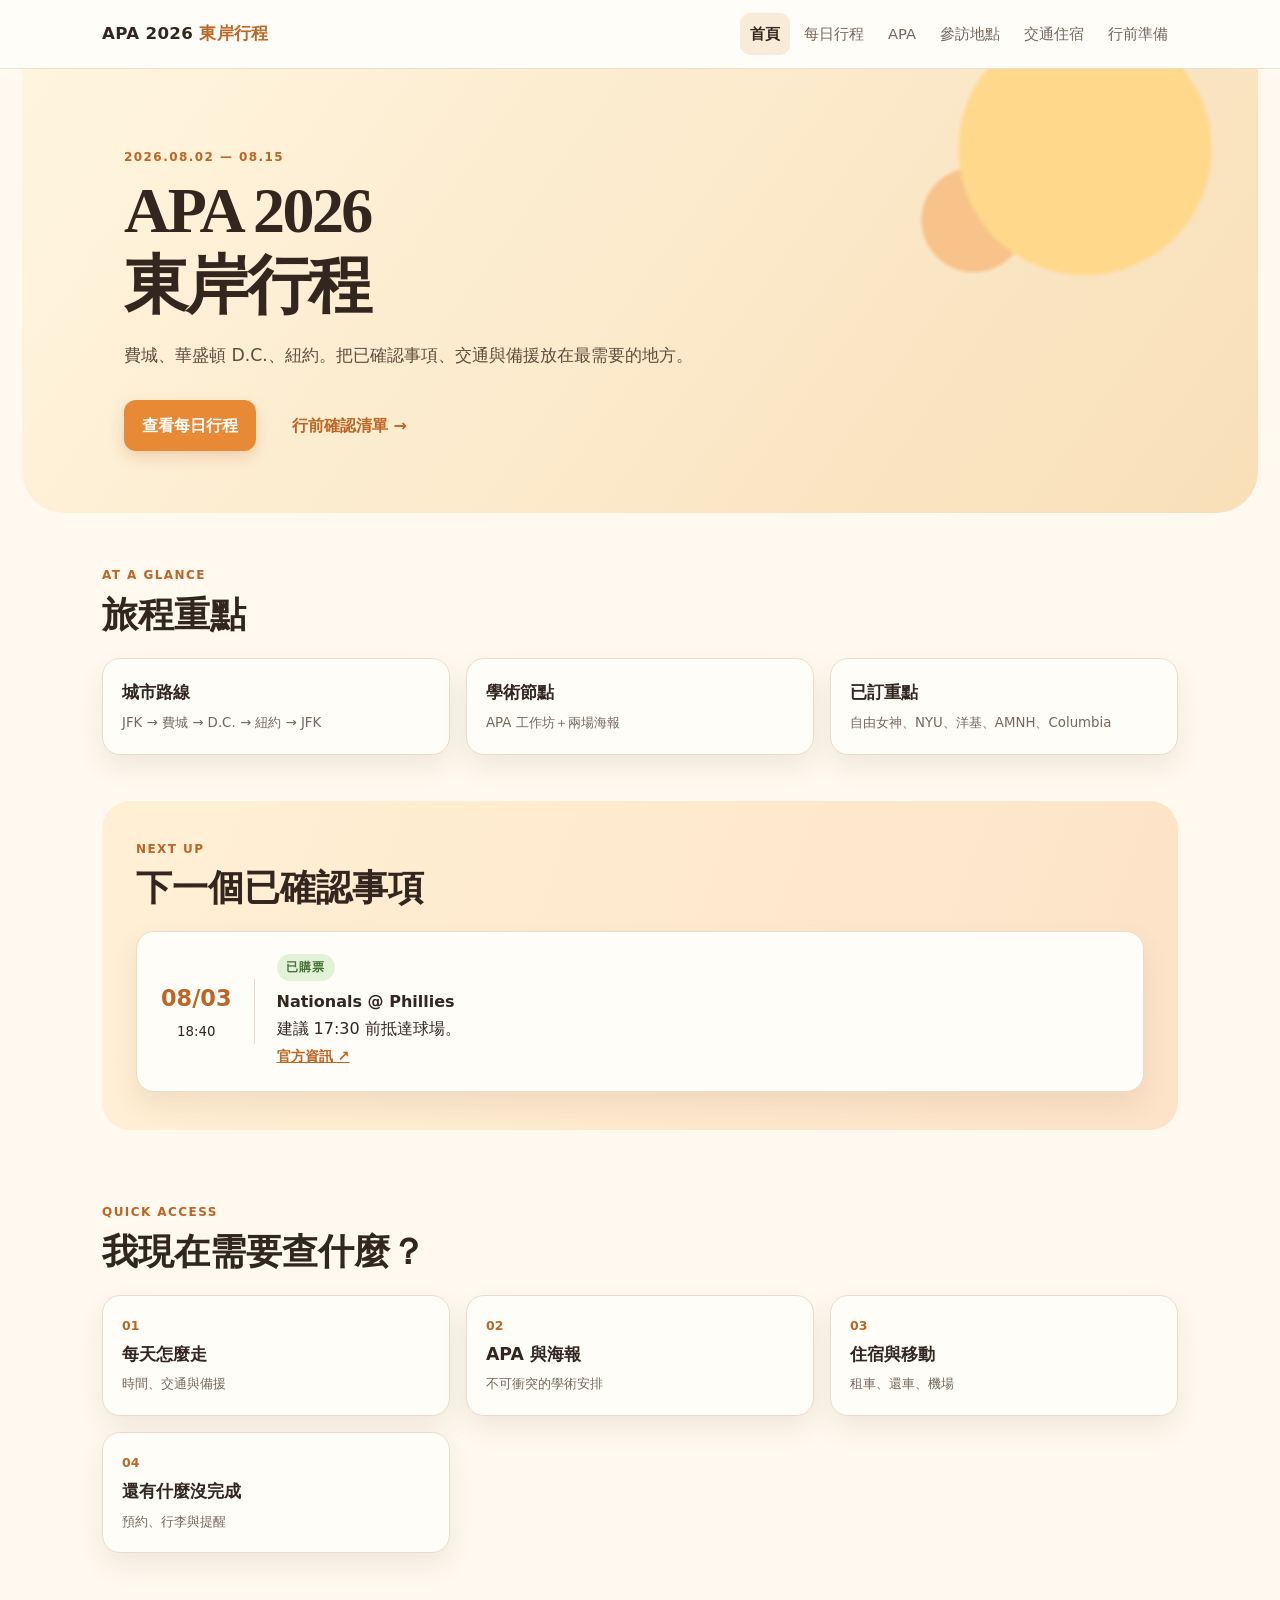
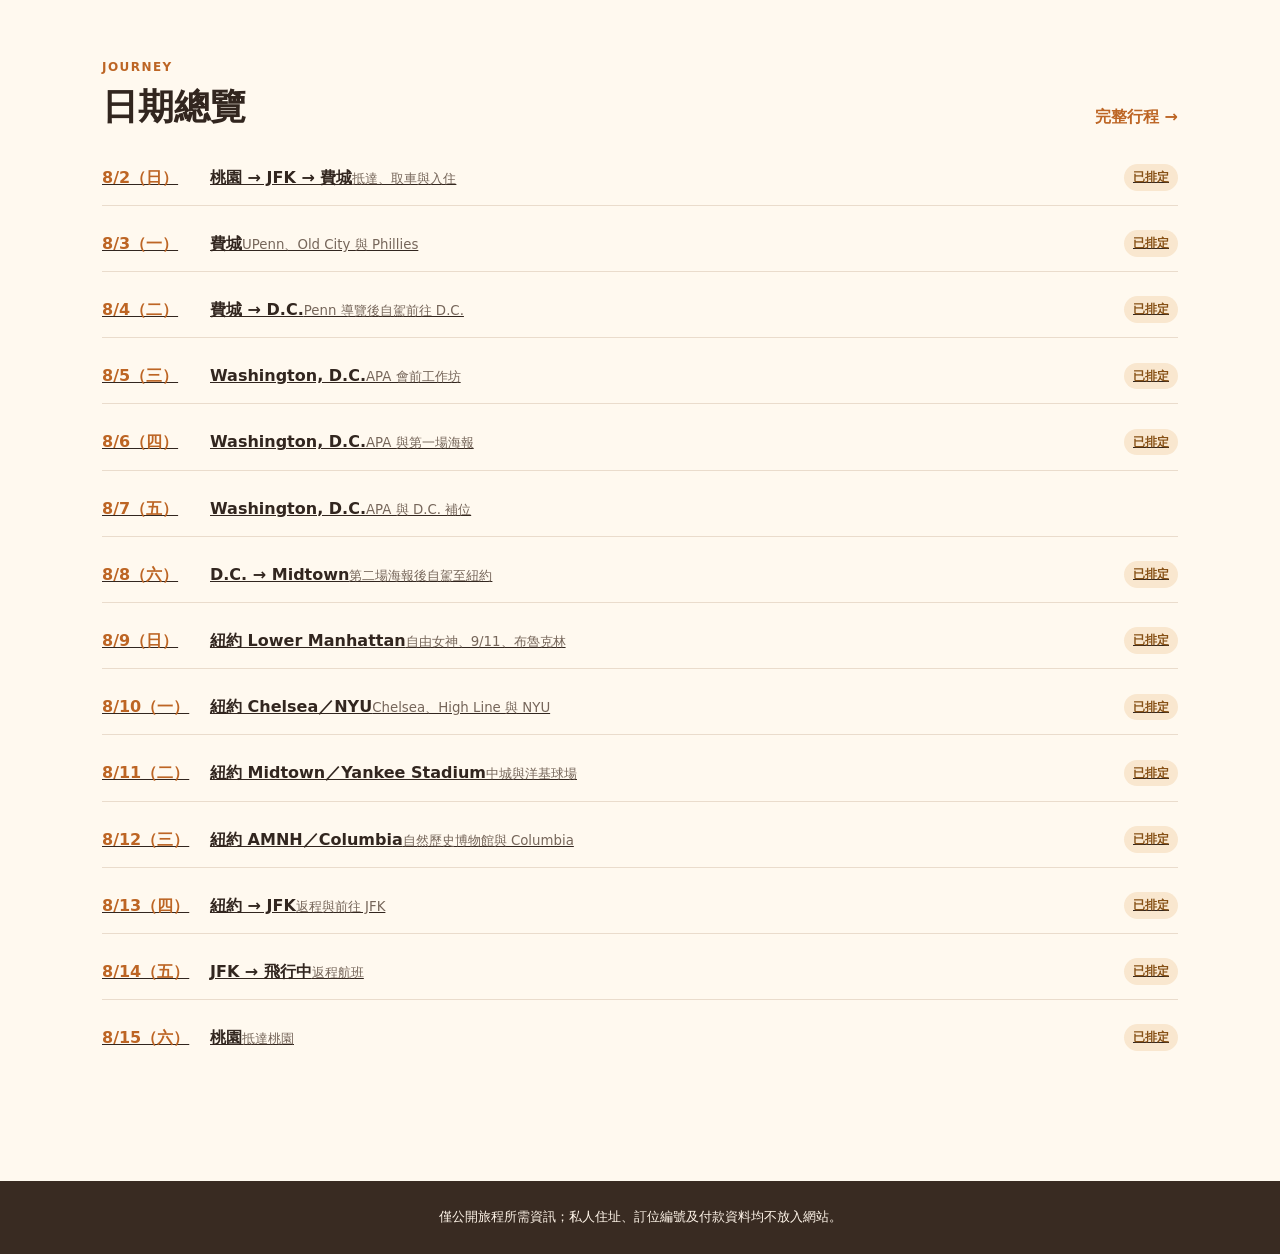
==== commit 847acbef: "Add files via upload" ====
--- a/index.html
+++ b/index.html
@@ -12,7 +12,7 @@
 <body>
   <header class="site-header"><nav class="nav" aria-label="主要導覽"><a class="brand" href="index.html">APA 2026 <span>東岸行程</span></a><button class="nav-toggle" type="button" aria-expanded="false" aria-controls="navLinks">選單</button><div class="nav-links" id="navLinks"><a aria-current="page" href="index.html">首頁</a><a href="itinerary.html">每日行程</a><a href="apa.html">APA</a><a href="attractions.html">參訪地點</a><a href="logistics.html">交通住宿</a><a href="prep.html">行前準備</a></div></nav></header>
   <main>
-    <section class="hero"><p class="eyebrow">2026.08.02 — 08.15</p><h1>一趟有節奏的<br>學術與城市旅程</h1><p>費城、華盛頓 D.C.、紐約。把已確認事項、交通與備援放在最需要的地方。</p><div class="hero-actions"><a class="button primary" href="itinerary.html">查看每日行程</a><a class="button text-button" href="prep.html">行前確認清單 →</a></div></section>
+    <section class="hero"><p class="eyebrow">2026.08.02 — 08.15</p><h1>APA 2026<br>東岸行程</h1><p>費城、華盛頓 D.C.、紐約。把已確認事項、交通與備援放在最需要的地方。</p><div class="hero-actions"><a class="button primary" href="itinerary.html">查看每日行程</a><a class="button text-button" href="prep.html">行前確認清單 →</a></div></section>
     <section class="section compact-section"><div class="section-heading"><p class="eyebrow">AT A GLANCE</p><h2>旅程重點</h2></div><div class="glance-grid" id="homeGlance" aria-live="polite"></div></section>
     <section class="section warm-panel"><div class="section-heading"><p class="eyebrow">NEXT UP</p><h2>下一個已確認事項</h2></div><div id="nextBooking" class="next-booking" aria-live="polite"></div></section>
     <section class="section"><div class="section-heading"><p class="eyebrow">QUICK ACCESS</p><h2>我現在需要查什麼？</h2></div><div class="quick-link-grid"><a href="itinerary.html"><span>01</span><strong>每天怎麼走</strong><small>時間、交通與備援</small></a><a href="apa.html"><span>02</span><strong>APA 與海報</strong><small>不可衝突的學術安排</small></a><a href="logistics.html"><span>03</span><strong>住宿與移動</strong><small>租車、還車、機場</small></a><a href="prep.html"><span>04</span><strong>還有什麼沒完成</strong><small>預約、行李與提醒</small></a></div></section>
--- a/style.css
+++ b/style.css
@@ -2,3 +2,4 @@
 *{box-sizing:border-box} html{scroll-behavior:smooth} body{margin:0;background:var(--cream);color:var(--brown);font-family:"Noto Sans TC","Microsoft JhengHei",system-ui,sans-serif;line-height:1.7} a{color:inherit} .site-header{position:sticky;top:0;z-index:20;background:rgba(255,253,248,.94);backdrop-filter:blur(12px);border-bottom:1px solid rgba(234,220,204,.9)} .nav{max-width:1120px;margin:auto;min-height:68px;padding:0 22px;display:flex;align-items:center;justify-content:space-between;gap:18px}.brand{font-size:1.04rem;font-weight:800;text-decoration:none;letter-spacing:.02em}.brand span{color:var(--orange-dark)}.nav-links{display:flex;align-items:center;gap:4px}.nav-links a{padding:8px 10px;border-radius:10px;text-decoration:none;color:var(--muted);font-size:.92rem}.nav-links a:hover,.nav-links a[aria-current="page"]{background:var(--sand);color:var(--brown);font-weight:700}.nav-toggle{display:none;border:0;background:var(--sand);padding:8px 12px;border-radius:10px;color:var(--brown);font:inherit}
 main{max-width:1120px;margin:auto;padding:0 22px 64px}.hero{min-height:390px;padding:78px 7% 62px;background:radial-gradient(circle at 86% 18%,#ffd88c 0 11%,transparent 11.5%),radial-gradient(circle at 77% 34%,#f7c38a 0 5%,transparent 5.5%),linear-gradient(126deg,#fff5df,#f8dfb8);margin:0 calc((1120px - 100vw)/2);padding-left:max(7%,calc((100vw - 1120px)/2 + 22px));padding-right:max(7%,calc((100vw - 1120px)/2 + 22px));border-radius:0 0 42px 42px}.hero>*{max-width:630px}.eyebrow{margin:0 0 7px;color:var(--orange-dark);font-weight:800;font-size:.75rem;letter-spacing:.12em}.hero h1,.page-hero h1{font-family:Georgia,"Noto Serif TC",serif;font-size:clamp(2.25rem,5vw,4.15rem);line-height:1.16;margin:0 0 18px;letter-spacing:-.04em}.hero>p:not(.eyebrow),.page-hero>p{font-size:1.08rem;color:#5e4b3d;max-width:570px}.hero-actions{display:flex;align-items:center;gap:18px;margin-top:30px}.button{display:inline-block;text-decoration:none;font-weight:800;padding:12px 18px;border-radius:12px}.primary{background:var(--orange);color:white;box-shadow:0 6px 15px rgba(189,101,36,.22)}.text-button,.text-link{color:var(--orange-dark);font-weight:800;text-decoration:none}.section{padding:52px 0}.compact-section{padding-bottom:26px}.section-heading{margin-bottom:20px}.section-heading h2{font-family:Georgia,"Noto Serif TC",serif;font-size:clamp(1.65rem,3vw,2.25rem);line-height:1.25;margin:0}.row-heading{display:flex;justify-content:space-between;align-items:end;gap:16px}.glance-grid,.quick-link-grid,.info-grid{display:grid;grid-template-columns:repeat(3,1fr);gap:16px}.glance-card,.info-card,.quick-link-grid a,.place-card,.feature-item,.next-booking,.prose-card,.check-item,.schedule-card{background:var(--paper);border:1px solid var(--line);border-radius:var(--radius);box-shadow:var(--shadow)}.glance-card,.info-card{padding:19px}.glance-card strong,.info-card strong{display:block;font-size:1.08rem}.glance-card small,.info-card small{display:block;color:var(--muted);margin-top:5px}.warm-panel{background:linear-gradient(110deg,#fff0d5,#fde3c8);border-radius:28px;padding:38px 34px;margin:20px 0}.next-booking{padding:22px 24px;display:flex;align-items:center;gap:22px}.next-booking .date-mark{min-width:78px;text-align:center;border-right:1px solid var(--line);padding-right:22px}.date-mark strong{display:block;font-size:1.4rem;color:var(--orange-dark)}.status{display:inline-block;border-radius:99px;padding:3px 9px;font-size:.76rem;font-weight:800;white-space:nowrap;background:#f9e7cf;color:#875116}.status.confirmed{background:#e4f1d9;color:#477132}.status.pending{background:#f9dcd3;color:#994a35}.quick-link-grid a{padding:19px;text-decoration:none;display:grid;gap:4px;transition:transform .18s,box-shadow .18s}.quick-link-grid a:hover{transform:translateY(-3px);box-shadow:0 16px 28px rgba(87,53,25,.14)}.quick-link-grid span{color:var(--orange-dark);font-weight:800;font-size:.78rem}.quick-link-grid strong{font-size:1.08rem}.quick-link-grid small{color:var(--muted)}.mini-timeline{display:grid;gap:10px}.timeline-row{display:grid;grid-template-columns:92px 1fr auto;gap:16px;align-items:center;padding:14px 0;border-bottom:1px solid var(--line)}.timeline-row:last-child{border-bottom:0}.timeline-date{font-weight:800;color:var(--orange-dark)}.timeline-row small{color:var(--muted)}.page-hero{padding:58px 0 24px}.page-hero h1{font-size:clamp(2.25rem,4.5vw,3.45rem)}.day-tabs{display:flex;gap:8px;overflow-x:auto;padding-bottom:5px}.day-tab{flex:0 0 auto;border:1px solid var(--line);background:var(--paper);padding:9px 13px;border-radius:10px;color:var(--muted);font:inherit;font-weight:700;cursor:pointer}.day-tab.active{background:var(--orange);border-color:var(--orange);color:white}.day-schedule{max-width:820px}.day-head{padding-bottom:20px;border-bottom:2px solid var(--gold)}.day-head h2{margin:0;font-family:Georgia,"Noto Serif TC",serif}.day-head p{margin:3px 0 0;color:var(--muted)}.schedule-card{display:grid;grid-template-columns:105px 1fr;gap:20px;padding:18px;margin-top:14px}.schedule-time{font-weight:800;color:var(--orange-dark)}.schedule-card h3{font-size:1.04rem;margin:0 0 5px}.schedule-card p{margin:0;color:var(--muted);font-size:.94rem}.schedule-meta{display:flex;flex-wrap:wrap;gap:7px;margin-top:10px}.official-link{color:var(--orange-dark);font-size:.9rem;font-weight:800}.feature-list{display:grid;gap:12px;max-width:880px}.feature-item{padding:19px 20px;border-left:5px solid var(--gold)}.feature-item h3{margin:0 0 4px;font-size:1.05rem}.feature-item p{margin:0;color:var(--muted)}.feature-item .meta{font-size:.88rem;color:var(--orange-dark);font-weight:800;margin-bottom:4px}.prose-card{padding:22px;max-width:830px}.prose-card p:first-child{margin-top:0}.prose-card p:last-child{margin-bottom:0}.place-groups{display:grid;gap:36px}.place-group h2{font-family:Georgia,"Noto Serif TC",serif;margin:0 0 12px;font-size:1.7rem}.place-group>p{color:var(--muted);margin-top:0}.place-grid{display:grid;grid-template-columns:repeat(2,minmax(0,1fr));gap:14px}.place-card{padding:18px}.place-card h3{margin:0 0 5px}.place-card p{color:var(--muted);font-size:.93rem;margin:0 0 7px}.checklist{display:grid;gap:10px;max-width:800px}.check-item{display:flex;align-items:flex-start;gap:12px;padding:15px 17px;cursor:pointer}.check-item input{margin-top:6px;width:17px;height:17px;accent-color:var(--orange)}.check-item strong{display:block}.check-item small{color:var(--muted)}.check-item.done{opacity:.62}.check-item.done strong{text-decoration:line-through}.progress-label{color:var(--orange-dark);font-weight:800}.footer{padding:25px 22px;background:#392b22;color:#fff5e9;text-align:center;font-size:.84rem}.empty{padding:20px;color:var(--muted);background:var(--paper);border:1px dashed var(--line);border-radius:var(--radius)}
 @media(max-width:760px){.nav{min-height:60px;padding:0 16px;position:relative}.nav-toggle{display:block}.nav-links{display:none;position:absolute;left:12px;right:12px;top:57px;padding:9px;background:var(--paper);border:1px solid var(--line);border-radius:14px;box-shadow:var(--shadow);flex-direction:column;align-items:stretch}.nav-links.open{display:flex}.nav-links a{padding:10px 12px}main{padding:0 16px 42px}.hero{margin:0 -16px;padding:58px 27px 48px;border-radius:0 0 30px 30px;min-height:350px}.hero-actions{flex-wrap:wrap;gap:12px}.glance-grid,.quick-link-grid,.info-grid,.place-grid{grid-template-columns:1fr}.section{padding:36px 0}.warm-panel{margin:8px 0;padding:27px 20px;border-radius:20px}.next-booking{align-items:flex-start;gap:14px}.next-booking .date-mark{min-width:54px;padding-right:14px}.timeline-row{grid-template-columns:65px 1fr;gap:10px}.timeline-row .status{display:none}.schedule-card{grid-template-columns:1fr;gap:5px;padding:16px}.page-hero{padding:42px 0 10px}.row-heading{align-items:center}.brand{font-size:.95rem}}
+.map-link{color:var(--orange-dark);font-size:.9rem;font-weight:800;margin-left:10px}.place-actions{display:flex;flex-wrap:wrap;gap:8px;margin-top:9px}.place-actions .map-link{margin-left:0}
